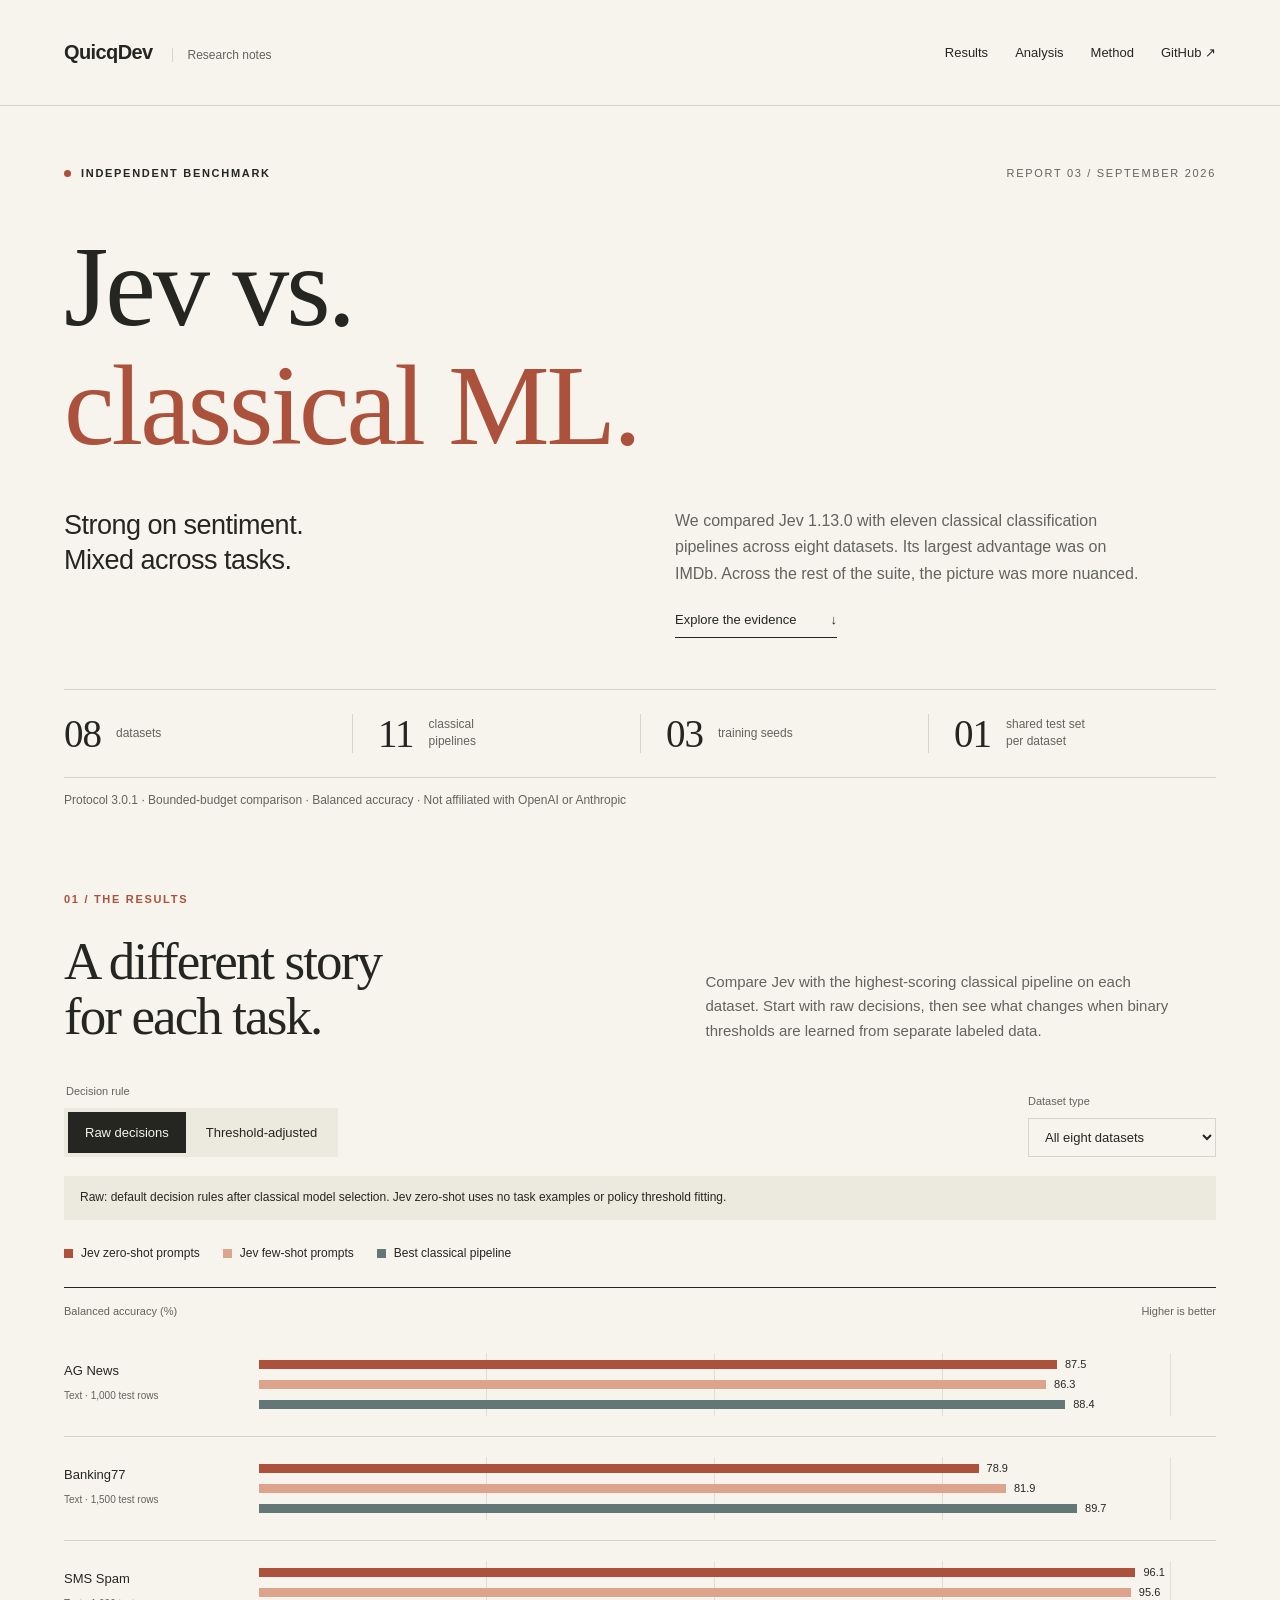
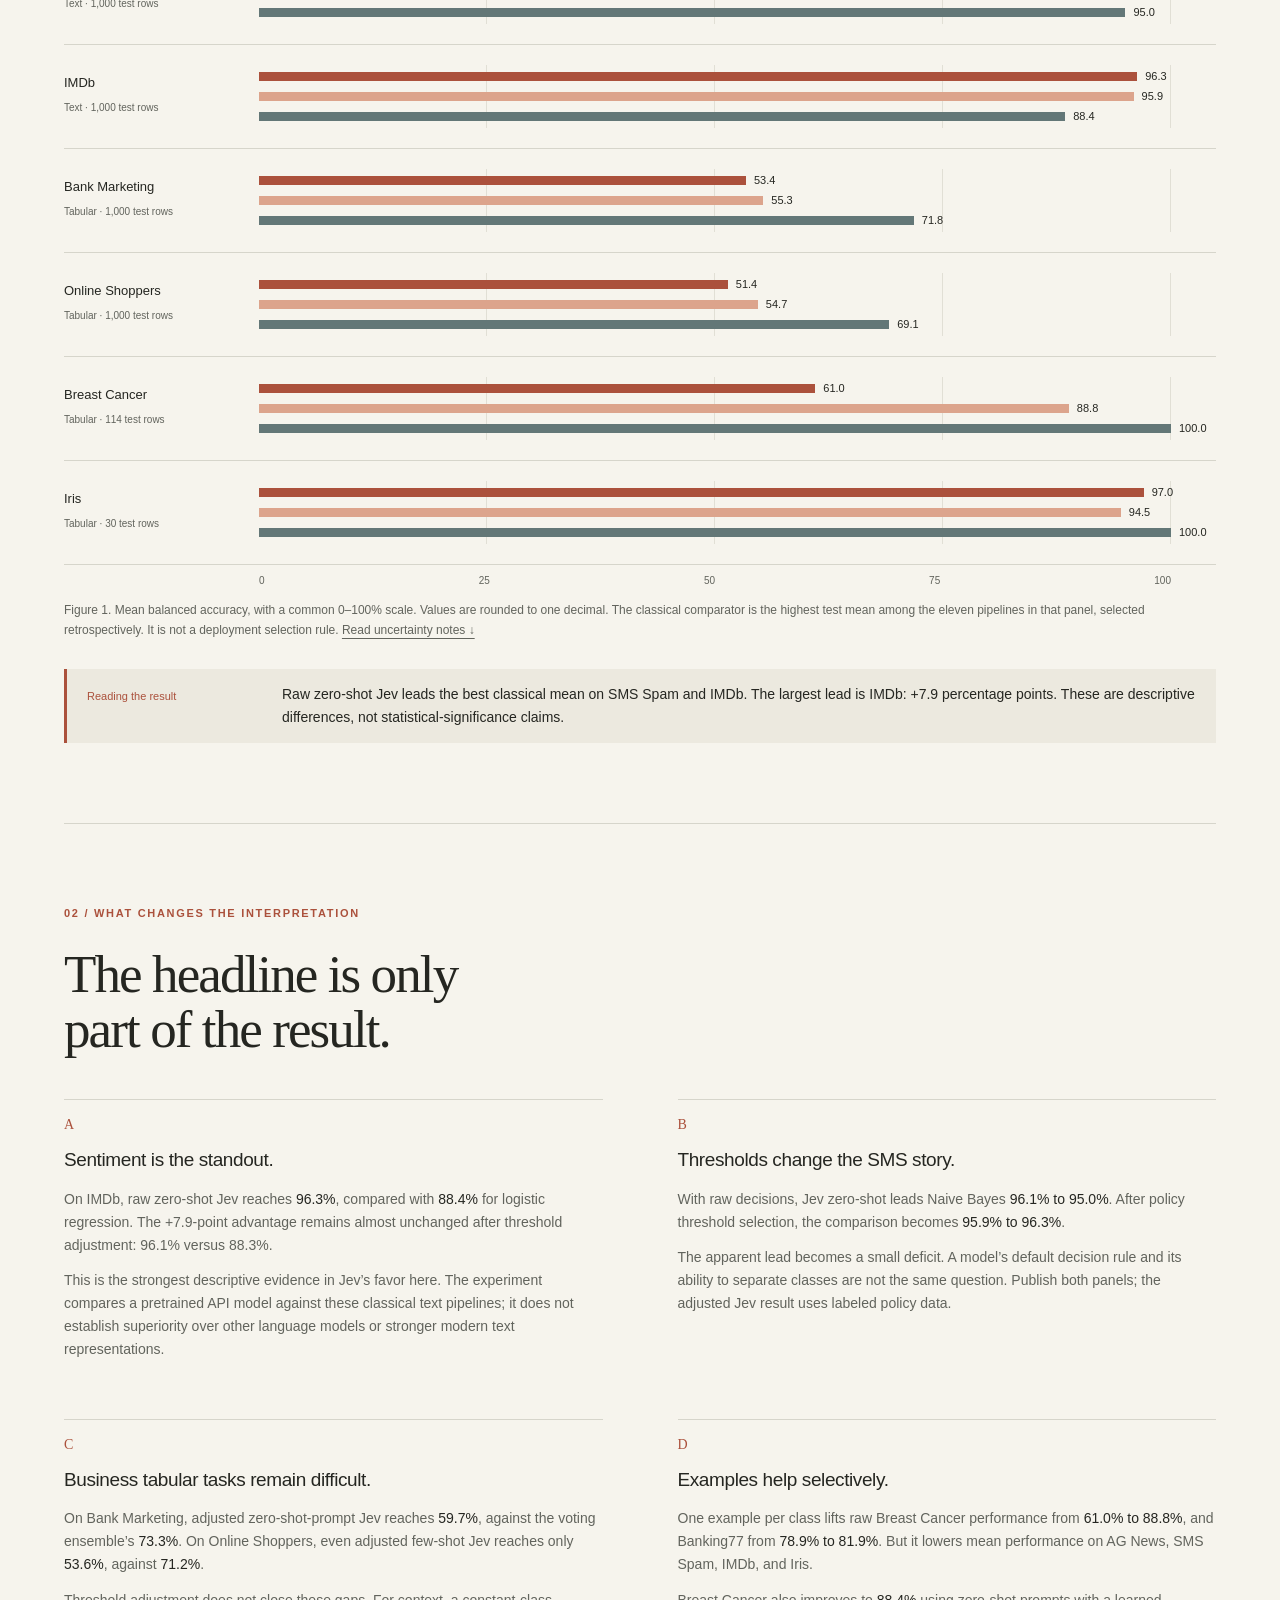
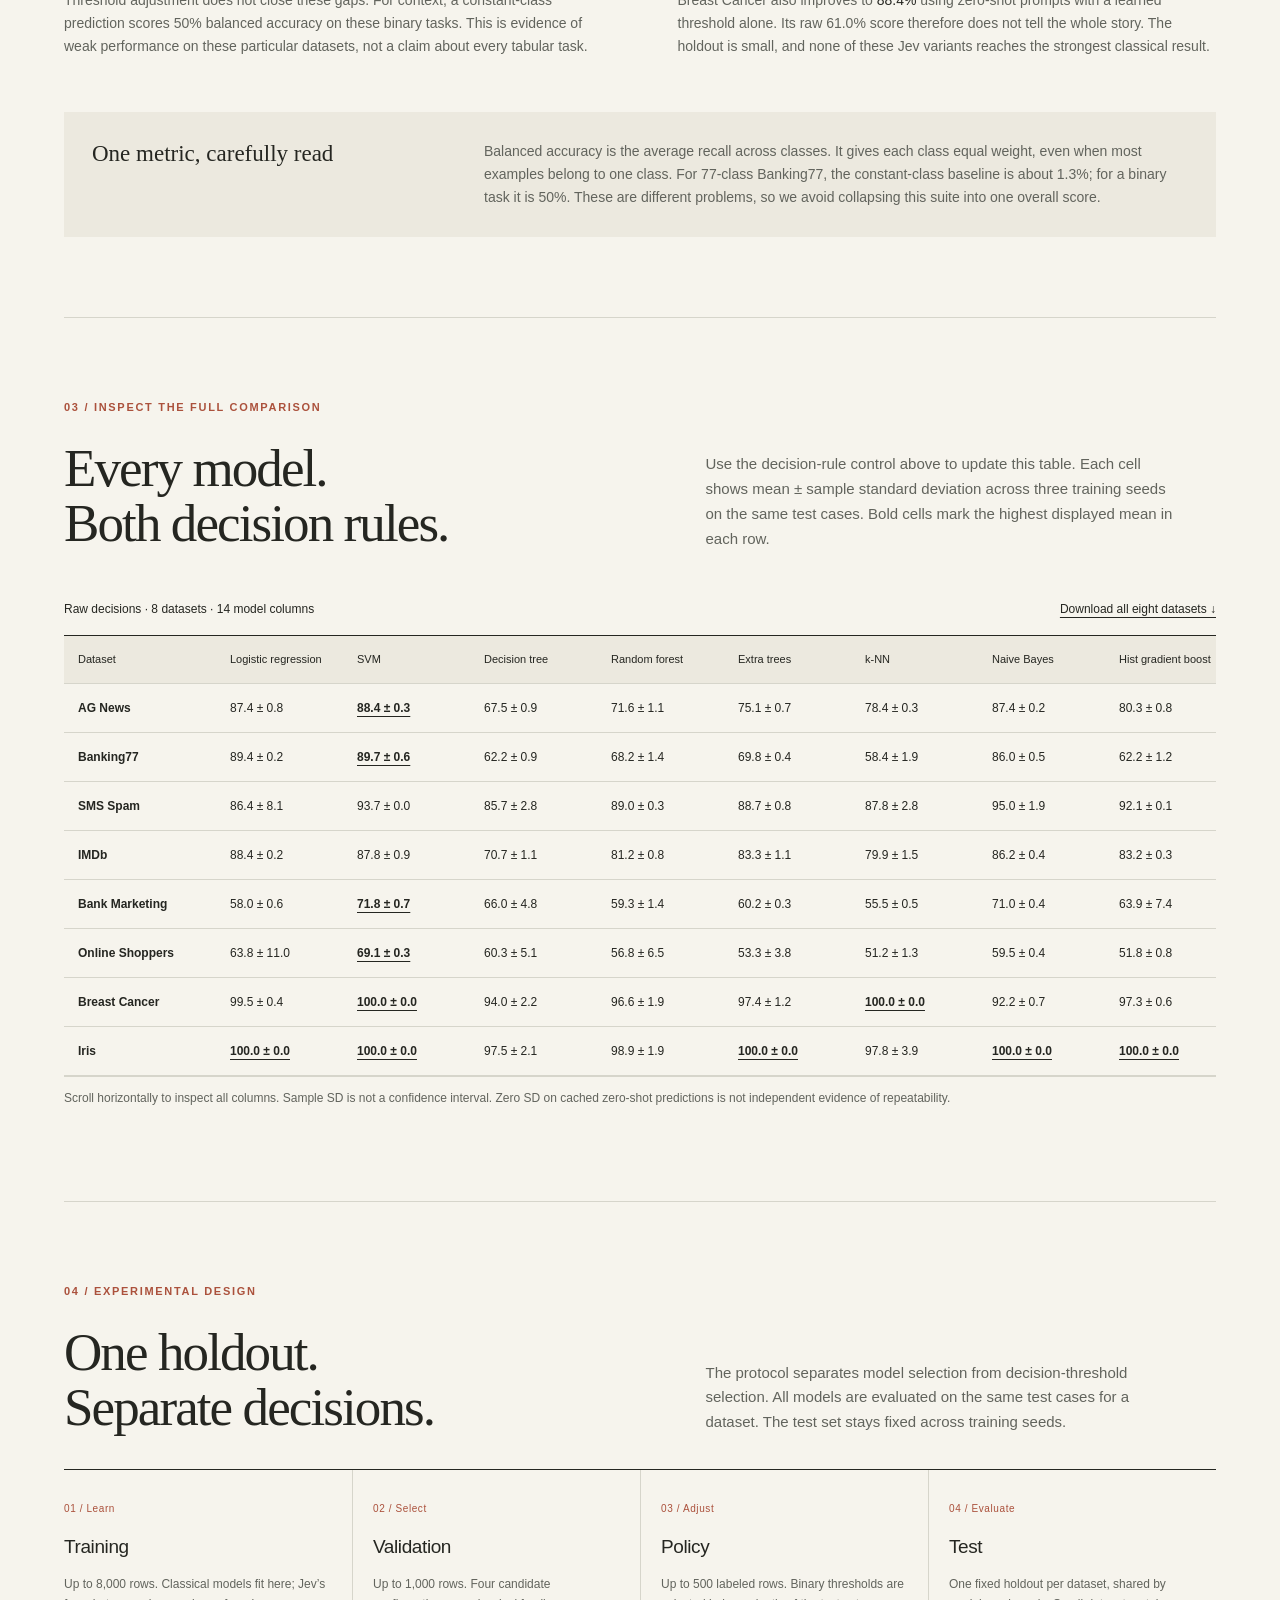
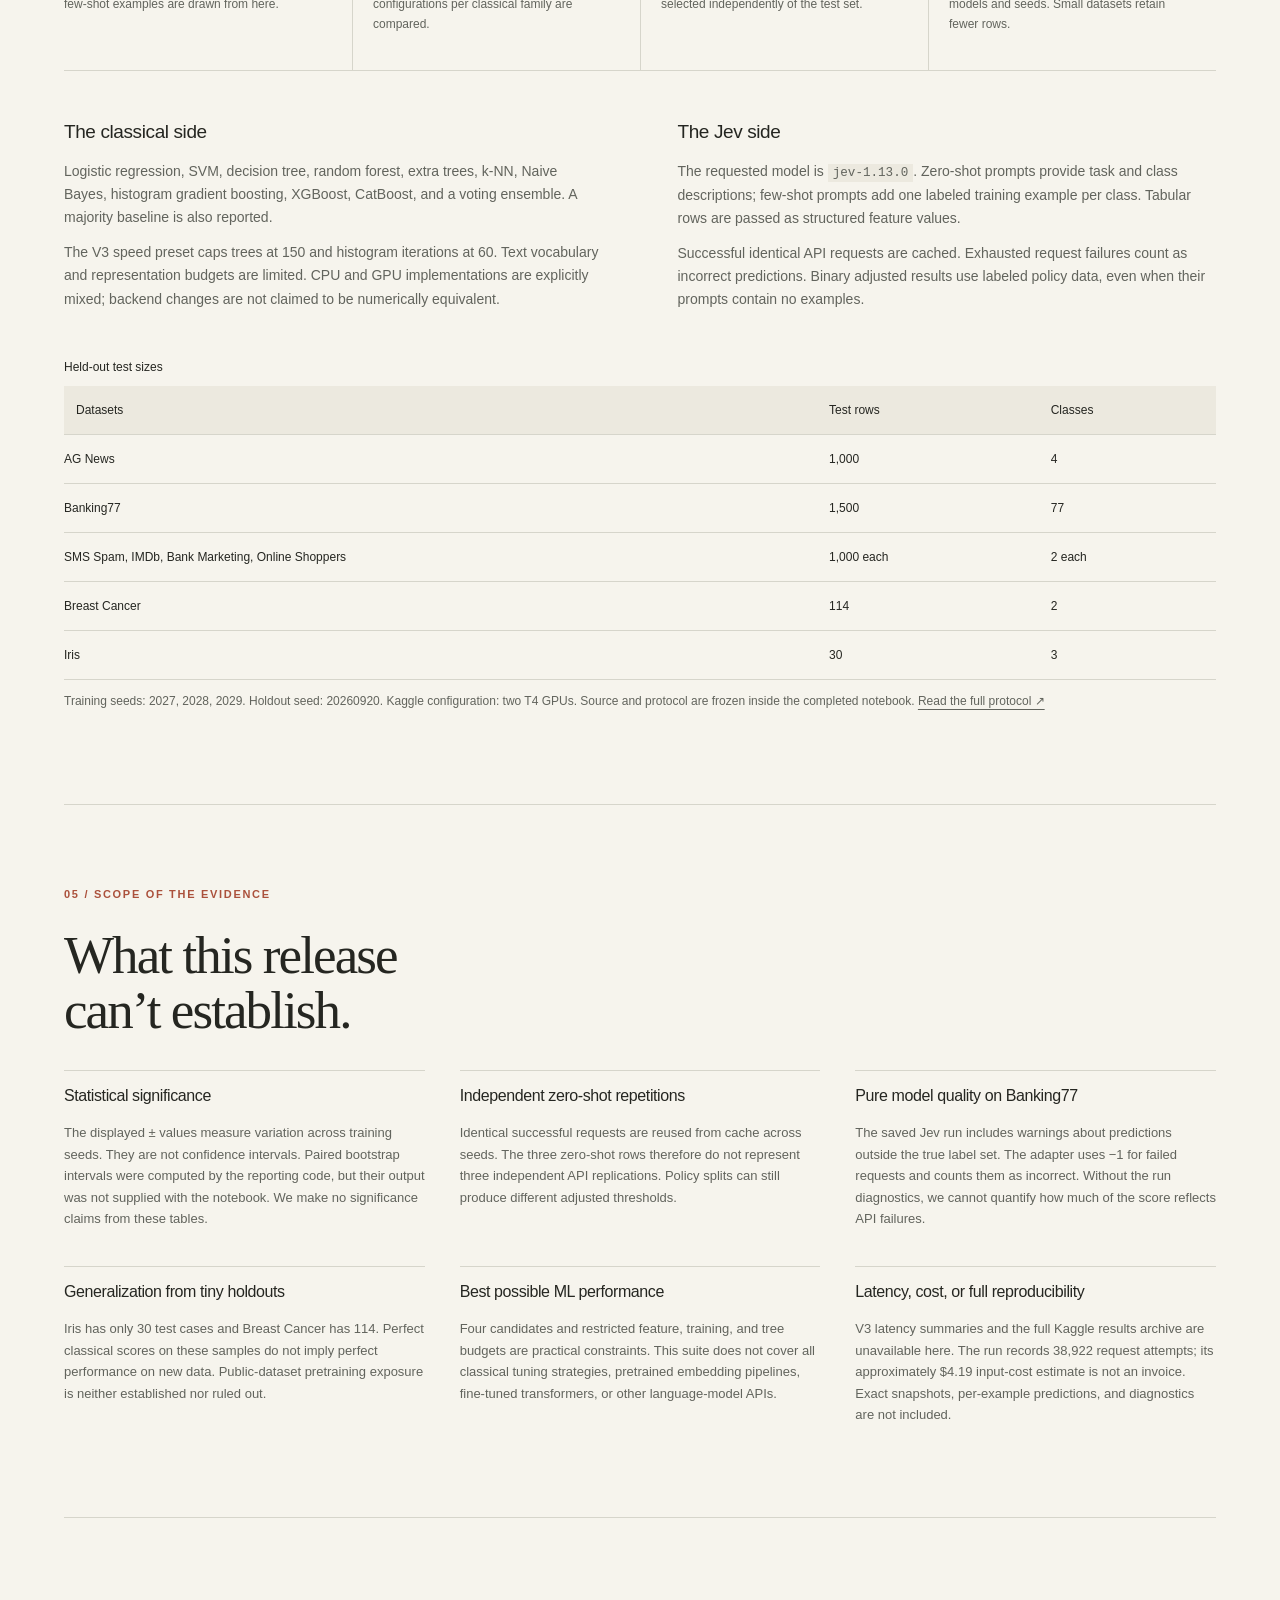
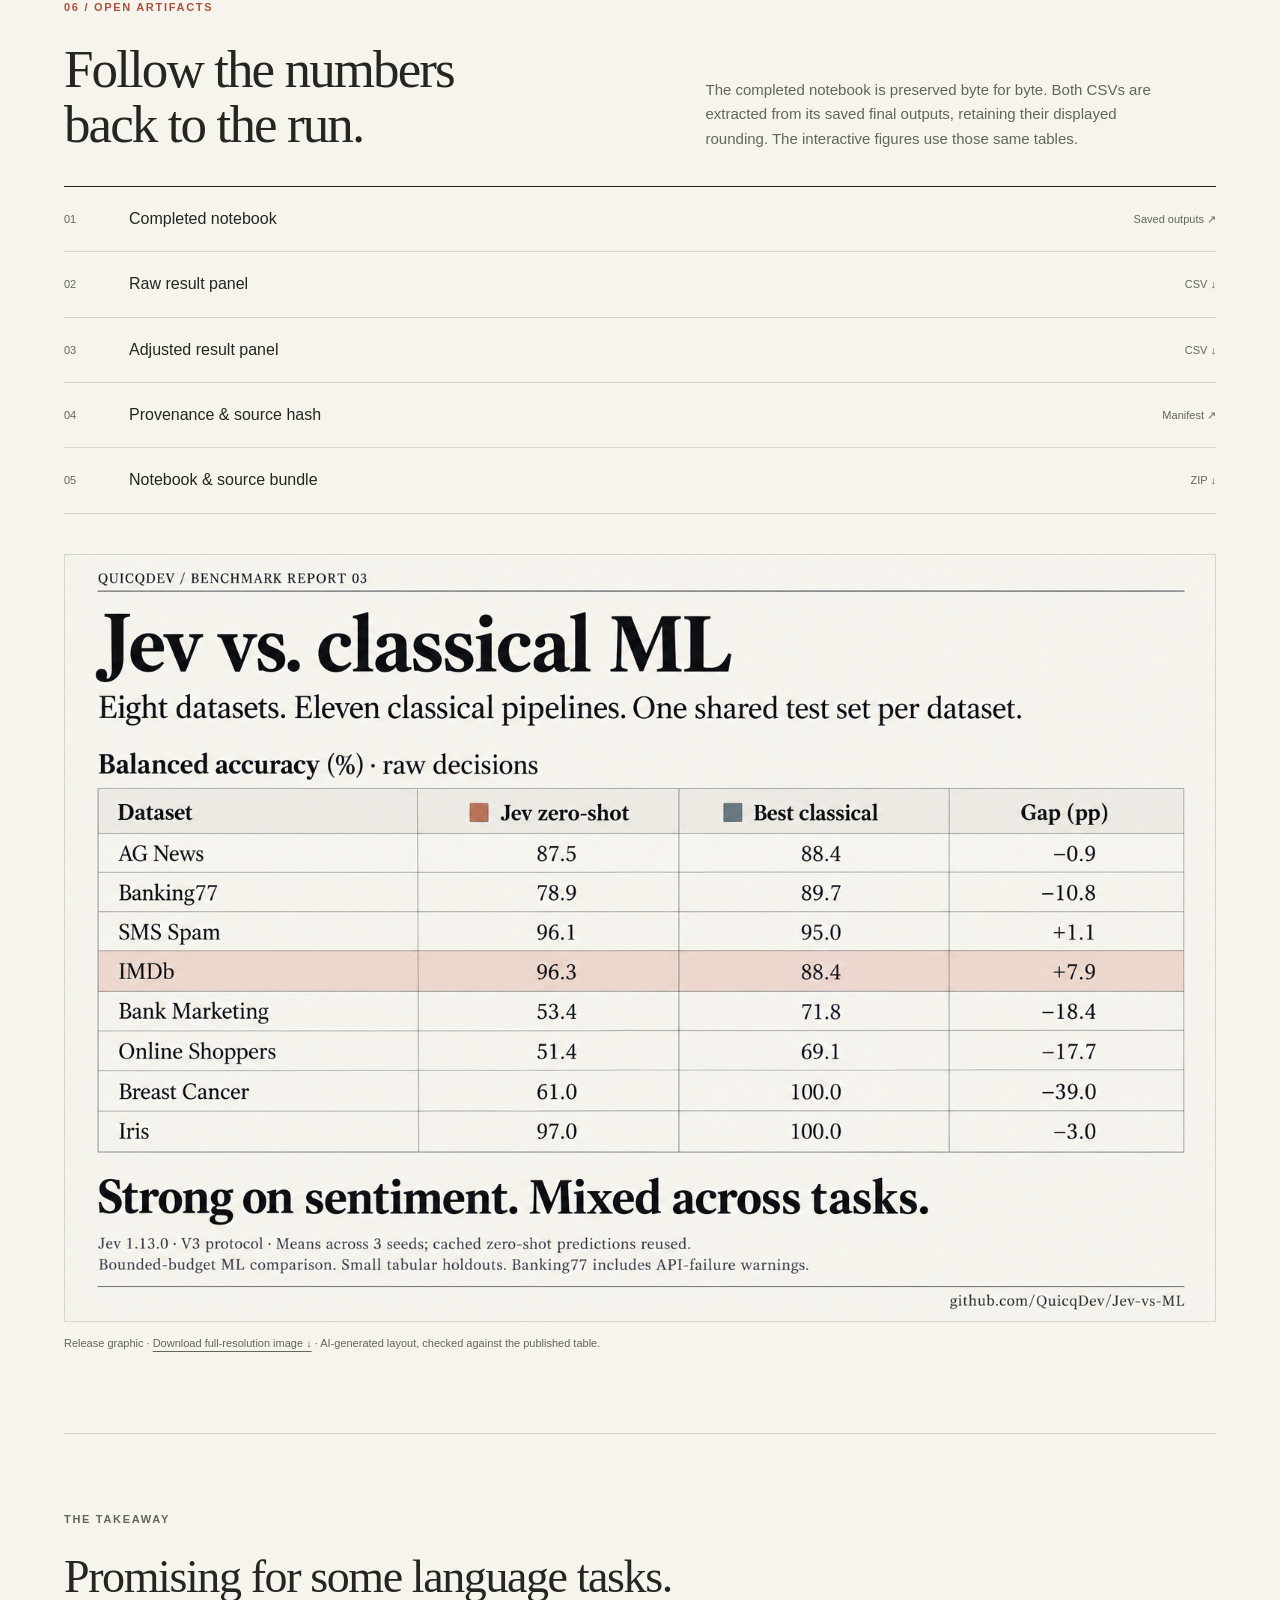
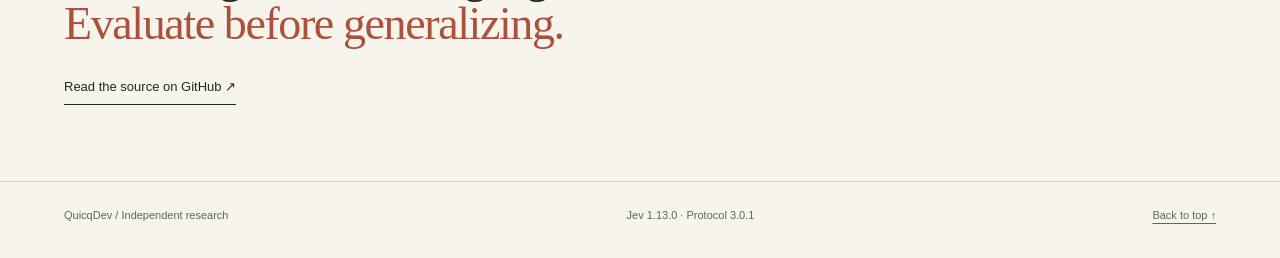
==== docs/index.html @ d221854e "Add benchmark release graphic and interactive GitHub Pages report" ====
<!doctype html>
<html lang="en">
<head>
<meta charset="utf-8"><meta name="viewport" content="width=device-width, initial-scale=1">
<title>Jev vs. classical ML — An eight-dataset benchmark</title>
<meta name="description" content="An independent comparison of Jev 1.13.0 and 11 classical classification pipelines. Explore the completed V3 results, methodology, and limitations.">
<meta property="og:title" content="Jev vs. classical ML"><meta property="og:description" content="Strong on sentiment. Mixed across tasks. An independent eight-dataset benchmark."><meta property="og:type" content="article"><meta property="og:url" content="https://quicqdev.github.io/Jev-vs-ML/"><meta property="og:image" content="https://quicqdev.github.io/Jev-vs-ML/assets/benchmark-release.png"><meta name="twitter:card" content="summary_large_image">
<meta name="theme-color" content="#f6f4ed"><link rel="canonical" href="https://quicqdev.github.io/Jev-vs-ML/">
<link rel="icon" href="assets/favicon.svg" type="image/svg+xml"><link rel="stylesheet" href="assets/report.css">
<script defer src="assets/data.js"></script><script defer src="assets/report.js"></script>
</head>
<body>
<a class="skip" href="#results">Skip to results</a>
<header class="masthead"><a class="wordmark" href="#">QuicqDev <span>Research notes</span></a><nav aria-label="Main"><a href="#results">Results</a><a href="#analysis">Analysis</a><a href="#method">Method</a><a href="https://github.com/QuicqDev/Jev-vs-ML">GitHub ↗</a></nav></header>
<main>
<section class="hero" aria-labelledby="title"><div class="eyebrow"><span class="dot"></span> Independent benchmark <span class="issue">Report 03 / September 2026</span></div>
<h1 id="title">Jev vs.<br><em>classical ML.</em></h1>
<div class="hero-bottom"><p class="dek">Strong on sentiment.<br>Mixed across tasks.</p><div class="intro"><p>We compared Jev 1.13.0 with eleven classical classification pipelines across eight datasets. Its largest advantage was on IMDb. Across the rest of the suite, the picture was more nuanced.</p><a class="text-link" href="#results">Explore the evidence <span>↓</span></a></div></div>
<div class="facts"><div><strong>08</strong><span>datasets</span></div><div><strong>11</strong><span>classical pipelines</span></div><div><strong>03</strong><span>training seeds</span></div><div><strong>01</strong><span>shared test set per dataset</span></div></div>
<p class="margin-note">Protocol 3.0.1 · Bounded-budget comparison · Balanced accuracy · Not affiliated with OpenAI or Anthropic</p></section>
<section id="results" class="section"><div class="section-label">01 / The results</div><div class="section-heading"><h2>A different story<br>for each task.</h2><p>Compare Jev with the highest-scoring classical pipeline on each dataset. Start with raw decisions, then see what changes when binary thresholds are learned from separate labeled data.</p></div>
<div class="controls"><fieldset><legend>Decision rule</legend><div class="segmented"><label><input type="radio" name="panel" value="raw" checked><span>Raw decisions</span></label><label><input type="radio" name="panel" value="adjusted"><span>Threshold-adjusted</span></label></div></fieldset><label class="filter">Dataset type<select id="dataset-filter"><option value="all">All eight datasets</option><option value="text">Text classification</option><option value="tabular">Tabular classification</option></select></label></div>
<p id="panel-note" class="context" aria-live="polite">Raw: default decision rules after classical model selection. Jev zero-shot uses no task examples or policy threshold fitting.</p>
<div class="legend"><span><i class="zero"></i>Jev zero-shot prompts</span><span><i class="few"></i>Jev few-shot prompts</span><span><i class="classic"></i>Best classical pipeline</span></div>
<div class="chart-shell"><div class="chart-head"><span>Balanced accuracy (%)</span><span>Higher is better</span></div><div id="comparison-chart"><div class="chart-row"><div class="chart-label"><strong>AG News</strong><small>Text · 1,000 test rows</small></div><div class="bars"><div class="bar-line" style="--value:87.5%" aria-label="Jev zero-shot prompts: 87.5%"><span class="bar zero"></span><span class="value">87.5</span></div><div class="bar-line" style="--value:86.3%" aria-label="Jev few-shot prompts: 86.3%"><span class="bar few"></span><span class="value">86.3</span></div><div class="bar-line" style="--value:88.4%" aria-label="Best classical pipeline: 88.4%"><span class="bar classic"></span><span class="value">88.4</span></div></div></div><div class="chart-row"><div class="chart-label"><strong>Banking77</strong><small>Text · 1,500 test rows</small></div><div class="bars"><div class="bar-line" style="--value:78.9%" aria-label="Jev zero-shot prompts: 78.9%"><span class="bar zero"></span><span class="value">78.9</span></div><div class="bar-line" style="--value:81.9%" aria-label="Jev few-shot prompts: 81.9%"><span class="bar few"></span><span class="value">81.9</span></div><div class="bar-line" style="--value:89.7%" aria-label="Best classical pipeline: 89.7%"><span class="bar classic"></span><span class="value">89.7</span></div></div></div><div class="chart-row"><div class="chart-label"><strong>SMS Spam</strong><small>Text · 1,000 test rows</small></div><div class="bars"><div class="bar-line" style="--value:96.1%" aria-label="Jev zero-shot prompts: 96.1%"><span class="bar zero"></span><span class="value">96.1</span></div><div class="bar-line" style="--value:95.6%" aria-label="Jev few-shot prompts: 95.6%"><span class="bar few"></span><span class="value">95.6</span></div><div class="bar-line" style="--value:95.0%" aria-label="Best classical pipeline: 95.0%"><span class="bar classic"></span><span class="value">95.0</span></div></div></div><div class="chart-row"><div class="chart-label"><strong>IMDb</strong><small>Text · 1,000 test rows</small></div><div class="bars"><div class="bar-line" style="--value:96.3%" aria-label="Jev zero-shot prompts: 96.3%"><span class="bar zero"></span><span class="value">96.3</span></div><div class="bar-line" style="--value:95.9%" aria-label="Jev few-shot prompts: 95.9%"><span class="bar few"></span><span class="value">95.9</span></div><div class="bar-line" style="--value:88.4%" aria-label="Best classical pipeline: 88.4%"><span class="bar classic"></span><span class="value">88.4</span></div></div></div><div class="chart-row"><div class="chart-label"><strong>Bank Marketing</strong><small>Tabular · 1,000 test rows</small></div><div class="bars"><div class="bar-line" style="--value:53.4%" aria-label="Jev zero-shot prompts: 53.4%"><span class="bar zero"></span><span class="value">53.4</span></div><div class="bar-line" style="--value:55.3%" aria-label="Jev few-shot prompts: 55.3%"><span class="bar few"></span><span class="value">55.3</span></div><div class="bar-line" style="--value:71.8%" aria-label="Best classical pipeline: 71.8%"><span class="bar classic"></span><span class="value">71.8</span></div></div></div><div class="chart-row"><div class="chart-label"><strong>Online Shoppers</strong><small>Tabular · 1,000 test rows</small></div><div class="bars"><div class="bar-line" style="--value:51.4%" aria-label="Jev zero-shot prompts: 51.4%"><span class="bar zero"></span><span class="value">51.4</span></div><div class="bar-line" style="--value:54.7%" aria-label="Jev few-shot prompts: 54.7%"><span class="bar few"></span><span class="value">54.7</span></div><div class="bar-line" style="--value:69.1%" aria-label="Best classical pipeline: 69.1%"><span class="bar classic"></span><span class="value">69.1</span></div></div></div><div class="chart-row"><div class="chart-label"><strong>Breast Cancer</strong><small>Tabular · 114 test rows</small></div><div class="bars"><div class="bar-line" style="--value:61.0%" aria-label="Jev zero-shot prompts: 61.0%"><span class="bar zero"></span><span class="value">61.0</span></div><div class="bar-line" style="--value:88.8%" aria-label="Jev few-shot prompts: 88.8%"><span class="bar few"></span><span class="value">88.8</span></div><div class="bar-line" style="--value:100.0%" aria-label="Best classical pipeline: 100.0%"><span class="bar classic"></span><span class="value">100.0</span></div></div></div><div class="chart-row"><div class="chart-label"><strong>Iris</strong><small>Tabular · 30 test rows</small></div><div class="bars"><div class="bar-line" style="--value:97.0%" aria-label="Jev zero-shot prompts: 97.0%"><span class="bar zero"></span><span class="value">97.0</span></div><div class="bar-line" style="--value:94.5%" aria-label="Jev few-shot prompts: 94.5%"><span class="bar few"></span><span class="value">94.5</span></div><div class="bar-line" style="--value:100.0%" aria-label="Best classical pipeline: 100.0%"><span class="bar classic"></span><span class="value">100.0</span></div></div></div><div class="axis" aria-hidden="true"><span>0</span><span>25</span><span>50</span><span>75</span><span>100</span></div></div></div>
<p class="figure-note">Figure 1. Mean balanced accuracy, with a common 0–100% scale. Values are rounded to one decimal. The classical comparator is the highest test mean among the eleven pipelines in that panel, selected retrospectively. It is not a deployment selection rule. <a href="#limits">Read uncertainty notes ↓</a></p>
<div class="takeaway"><span>Reading the result</span><p id="result-takeaway" aria-live="polite">Raw zero-shot Jev leads the best classical mean on IMDb and SMS Spam. The largest lead is IMDb: +7.9 percentage points. These are descriptive differences, not statistical-significance claims.</p></div>
<noscript><p class="context">The raw chart and complete raw table are available without JavaScript. Enable JavaScript to switch panels, or download the adjusted CSV below.</p></noscript>
</section>
<section id="analysis" class="section"><div class="section-label">02 / What changes the interpretation</div><h2>The headline is only<br>part of the result.</h2>
<div class="analysis-grid"><article><div class="article-number">A</div><h3>Sentiment is the standout.</h3><p>On IMDb, raw zero-shot Jev reaches <strong>96.3%</strong>, compared with <strong>88.4%</strong> for logistic regression. The +7.9-point advantage remains almost unchanged after threshold adjustment: 96.1% versus 88.3%.</p><p>This is the strongest descriptive evidence in Jev’s favor here. The experiment compares a pretrained API model against these classical text pipelines; it does not establish superiority over other language models or stronger modern text representations.</p></article>
<article><div class="article-number">B</div><h3>Thresholds change the SMS story.</h3><p>With raw decisions, Jev zero-shot leads Naive Bayes <strong>96.1% to 95.0%</strong>. After policy threshold selection, the comparison becomes <strong>95.9% to 96.3%</strong>.</p><p>The apparent lead becomes a small deficit. A model’s default decision rule and its ability to separate classes are not the same question. Publish both panels; the adjusted Jev result uses labeled policy data.</p></article>
<article><div class="article-number">C</div><h3>Business tabular tasks remain difficult.</h3><p>On Bank Marketing, adjusted zero-shot-prompt Jev reaches <strong>59.7%</strong>, against the voting ensemble’s <strong>73.3%</strong>. On Online Shoppers, even adjusted few-shot Jev reaches only <strong>53.6%</strong>, against <strong>71.2%</strong>.</p><p>Threshold adjustment does not close these gaps. For context, a constant-class prediction scores 50% balanced accuracy on these binary tasks. This is evidence of weak performance on these particular datasets, not a claim about every tabular task.</p></article>
<article><div class="article-number">D</div><h3>Examples help selectively.</h3><p>One example per class lifts raw Breast Cancer performance from <strong>61.0% to 88.8%</strong>, and Banking77 from <strong>78.9% to 81.9%</strong>. But it lowers mean performance on AG News, SMS Spam, IMDb, and Iris.</p><p>Breast Cancer also improves to <strong>88.4%</strong> using zero-shot prompts with a learned threshold alone. Its raw 61.0% score therefore does not tell the whole story. The holdout is small, and none of these Jev variants reaches the strongest classical result.</p></article></div>
<div class="editorial-note"><span>One metric, carefully read</span><p>Balanced accuracy is the average recall across classes. It gives each class equal weight, even when most examples belong to one class. For 77-class Banking77, the constant-class baseline is about 1.3%; for a binary task it is 50%. These are different problems, so we avoid collapsing this suite into one overall score.</p></div>
</section>
<section id="full-results" class="section"><div class="section-label">03 / Inspect the full comparison</div><div class="section-heading"><h2>Every model.<br>Both decision rules.</h2><p>Use the decision-rule control above to update this table. Each cell shows mean ± sample standard deviation across three training seeds on the same test cases. Bold cells mark the highest displayed mean in each row.</p></div>
<div class="table-toolbar"><span id="table-panel">Raw decisions · 14 model columns</span><a id="csv-download" href="data/raw_balanced_accuracy.csv" download>Download this panel ↓</a></div>
<div class="table-scroll" role="region" aria-label="Full benchmark scores; scroll horizontally" tabindex="0"><table id="full-table"><caption class="sr-only">Raw balanced accuracy: mean ± sample standard deviation, three seeds.</caption><thead><tr><th scope="col">Dataset</th><th scope="col">Logistic regression</th><th scope="col">SVM</th><th scope="col">Decision tree</th><th scope="col">Random forest</th><th scope="col">Extra trees</th><th scope="col">k-NN</th><th scope="col">Naive Bayes</th><th scope="col">Hist gradient boost</th><th scope="col">XGBoost</th><th scope="col">CatBoost</th><th scope="col">Voting ensemble</th><th scope="col">Majority baseline</th><th scope="col">Jev zero-shot</th><th scope="col">Jev few-shot</th></tr></thead><tbody><tr><th scope="row">AG News</th><td class="">87.4 ± 0.8</td><td class="best">88.4 ± 0.3</td><td class="">67.5 ± 0.9</td><td class="">71.6 ± 1.1</td><td class="">75.1 ± 0.7</td><td class="">78.4 ± 0.3</td><td class="">87.4 ± 0.2</td><td class="">80.3 ± 0.8</td><td class="">82.6 ± 0.2</td><td class="">82.0 ± 1.0</td><td class="">87.0 ± 1.0</td><td class="">25.0 ± 0.0</td><td class="jev-cell ">87.5 ± 0.0</td><td class="jev-cell ">86.3 ± 0.6</td></tr><tr><th scope="row">Banking77</th><td class="">89.4 ± 0.2</td><td class="best">89.7 ± 0.6</td><td class="">62.2 ± 0.9</td><td class="">68.2 ± 1.4</td><td class="">69.8 ± 0.4</td><td class="">58.4 ± 1.9</td><td class="">86.0 ± 0.5</td><td class="">62.2 ± 1.2</td><td class="">71.9 ± 0.4</td><td class="">68.1 ± 0.7</td><td class="">86.2 ± 0.4</td><td class="">1.3 ± 0.0</td><td class="jev-cell ">78.9 ± 0.0</td><td class="jev-cell ">81.9 ± 1.7</td></tr><tr><th scope="row">SMS Spam</th><td class="">86.4 ± 8.1</td><td class="">93.7 ± 0.0</td><td class="">85.7 ± 2.8</td><td class="">89.0 ± 0.3</td><td class="">88.7 ± 0.8</td><td class="">87.8 ± 2.8</td><td class="">95.0 ± 1.9</td><td class="">92.1 ± 0.1</td><td class="">88.3 ± 2.8</td><td class="">90.7 ± 1.6</td><td class="">89.0 ± 0.8</td><td class="">50.0 ± 0.0</td><td class="jev-cell best">96.1 ± 0.0</td><td class="jev-cell ">95.6 ± 0.9</td></tr><tr><th scope="row">IMDb</th><td class="">88.4 ± 0.2</td><td class="">87.8 ± 0.9</td><td class="">70.7 ± 1.1</td><td class="">81.2 ± 0.8</td><td class="">83.3 ± 1.1</td><td class="">79.9 ± 1.5</td><td class="">86.2 ± 0.4</td><td class="">83.2 ± 0.3</td><td class="">83.6 ± 0.2</td><td class="">84.0 ± 0.2</td><td class="">87.3 ± 0.2</td><td class="">50.0 ± 0.0</td><td class="jev-cell best">96.3 ± 0.0</td><td class="jev-cell ">95.9 ± 0.5</td></tr><tr><th scope="row">Bank Marketing</th><td class="">58.0 ± 0.6</td><td class="best">71.8 ± 0.7</td><td class="">66.0 ± 4.8</td><td class="">59.3 ± 1.4</td><td class="">60.2 ± 0.3</td><td class="">55.5 ± 0.5</td><td class="">71.0 ± 0.4</td><td class="">63.9 ± 7.4</td><td class="">64.1 ± 7.0</td><td class="">62.3 ± 7.8</td><td class="">61.4 ± 5.5</td><td class="">50.0 ± 0.0</td><td class="jev-cell ">53.4 ± 0.0</td><td class="jev-cell ">55.3 ± 3.1</td></tr><tr><th scope="row">Online Shoppers</th><td class="">63.8 ± 11.0</td><td class="best">69.1 ± 0.3</td><td class="">60.3 ± 5.1</td><td class="">56.8 ± 6.5</td><td class="">53.3 ± 3.8</td><td class="">51.2 ± 1.3</td><td class="">59.5 ± 0.4</td><td class="">51.8 ± 0.8</td><td class="">65.1 ± 9.5</td><td class="">63.7 ± 10.0</td><td class="">63.5 ± 10.0</td><td class="">50.0 ± 0.0</td><td class="jev-cell ">51.4 ± 0.0</td><td class="jev-cell ">54.7 ± 9.5</td></tr><tr><th scope="row">Breast Cancer</th><td class="">99.5 ± 0.4</td><td class="best">100.0 ± 0.0</td><td class="">94.0 ± 2.2</td><td class="">96.6 ± 1.9</td><td class="">97.4 ± 1.2</td><td class="best">100.0 ± 0.0</td><td class="">92.2 ± 0.7</td><td class="">97.3 ± 0.6</td><td class="">97.7 ± 0.4</td><td class="">98.0 ± 0.6</td><td class="">99.1 ± 0.4</td><td class="">50.0 ± 0.0</td><td class="jev-cell ">61.0 ± 0.0</td><td class="jev-cell ">88.8 ± 5.5</td></tr><tr><th scope="row">Iris</th><td class="best">100.0 ± 0.0</td><td class="best">100.0 ± 0.0</td><td class="">97.5 ± 2.1</td><td class="">98.9 ± 1.9</td><td class="best">100.0 ± 0.0</td><td class="">97.8 ± 3.9</td><td class="best">100.0 ± 0.0</td><td class="best">100.0 ± 0.0</td><td class="">95.7 ± 2.1</td><td class="">97.5 ± 2.1</td><td class="best">100.0 ± 0.0</td><td class="">33.3 ± 0.0</td><td class="jev-cell ">97.0 ± 0.0</td><td class="jev-cell ">94.5 ± 4.8</td></tr></tbody></table></div><p class="figure-note">Scroll horizontally to inspect all columns. Sample SD is not a confidence interval. Zero SD on cached zero-shot predictions is not independent evidence of repeatability.</p>
</section>
<section id="method" class="section"><div class="section-label">04 / Experimental design</div><div class="section-heading"><h2>One holdout.<br>Separate decisions.</h2><p>The protocol separates model selection from decision-threshold selection. All models are evaluated on the same test cases for a dataset. The test set stays fixed across training seeds.</p></div>
<div class="method-flow"><div><span>01 / Learn</span><h3>Training</h3><p>Up to 8,000 rows. Classical models fit here; Jev’s few-shot examples are drawn from here.</p></div><div><span>02 / Select</span><h3>Validation</h3><p>Up to 1,000 rows. Four candidate configurations per classical family are compared.</p></div><div><span>03 / Adjust</span><h3>Policy</h3><p>Up to 500 labeled rows. Binary thresholds are selected independently of the test set.</p></div><div><span>04 / Evaluate</span><h3>Test</h3><p>One fixed holdout per dataset, shared by models and seeds. Small datasets retain fewer rows.</p></div></div>
<div class="method-details"><div><h3>The classical side</h3><p>Logistic regression, SVM, decision tree, random forest, extra trees, k-NN, Naive Bayes, histogram gradient boosting, XGBoost, CatBoost, and a voting ensemble. A majority baseline is also reported.</p><p>The V3 speed preset caps trees at 150 and histogram iterations at 60. Text vocabulary and representation budgets are limited. CPU and GPU implementations are explicitly mixed; backend changes are not claimed to be numerically equivalent.</p></div><div><h3>The Jev side</h3><p>The requested model is <code>jev-1.13.0</code>. Zero-shot prompts provide task and class descriptions; few-shot prompts add one labeled training example per class. Tabular rows are passed as structured feature values.</p><p>Successful identical API requests are cached. Exhausted request failures count as incorrect predictions. Binary adjusted results use labeled policy data, even when their prompts contain no examples.</p></div></div>
<div class="small-table"><table><caption>Held-out test sizes</caption><thead><tr><th scope="col">Datasets</th><th scope="col">Test rows</th><th scope="col">Classes</th></tr></thead><tbody><tr><th scope="row">AG News</th><td>1,000</td><td>4</td></tr><tr><th scope="row">Banking77</th><td>1,500</td><td>77</td></tr><tr><th scope="row">SMS Spam, IMDb, Bank Marketing, Online Shoppers</th><td>1,000 each</td><td>2 each</td></tr><tr><th scope="row">Breast Cancer</th><td>114</td><td>2</td></tr><tr><th scope="row">Iris</th><td>30</td><td>3</td></tr></tbody></table></div>
<p class="figure-note">Training seeds: 2027, 2028, 2029. Holdout seed: 20260920. Kaggle configuration: two T4 GPUs. Source and protocol are frozen inside the completed notebook. <a href="https://github.com/QuicqDev/Jev-vs-ML/blob/main/BENCHMARK_V3.md">Read the full protocol ↗</a></p>
</section>
<section id="limits" class="section limitations"><div class="section-label">05 / Scope of the evidence</div><h2>What this release<br>can’t establish.</h2><div class="limits-grid"><article><h3>Statistical significance</h3><p>The displayed ± values measure variation across training seeds. They are not confidence intervals. Paired bootstrap intervals were computed by the reporting code, but their output was not supplied with the notebook. We make no significance claims from these tables.</p></article><article><h3>Independent zero-shot repetitions</h3><p>Identical successful requests are reused from cache across seeds. The three zero-shot rows therefore do not represent three independent API replications. Policy splits can still produce different adjusted thresholds.</p></article><article><h3>Pure model quality on Banking77</h3><p>The saved Jev run includes warnings about predictions outside the true label set. The adapter uses −1 for failed requests and counts them as incorrect. Without the run diagnostics, we cannot quantify how much of the score reflects API failures.</p></article><article><h3>Generalization from tiny holdouts</h3><p>Iris has only 30 test cases and Breast Cancer has 114. Perfect classical scores on these samples do not imply perfect performance on new data. Public-dataset pretraining exposure is neither established nor ruled out.</p></article><article><h3>Best possible ML performance</h3><p>Four candidates and restricted feature, training, and tree budgets are practical constraints. This suite does not cover all classical tuning strategies, pretrained embedding pipelines, fine-tuned transformers, or other language-model APIs.</p></article><article><h3>Latency, cost, or full reproducibility</h3><p>V3 latency summaries and the full Kaggle results archive are unavailable here. The run records 38,922 request attempts; its approximately $4.19 input-cost estimate is not an invoice. Exact snapshots, per-example predictions, and diagnostics are not included.</p></article></div></section>
<section id="artifacts" class="section"><div class="section-label">06 / Open artifacts</div><div class="section-heading"><h2>Follow the numbers<br>back to the run.</h2><p>The completed notebook is preserved byte for byte. Both CSVs are extracted from its saved final outputs, retaining their displayed rounding. The interactive figures use those same tables.</p></div>
<div class="artifact-links"><a href="https://github.com/QuicqDev/Jev-vs-ML/blob/main/jev_benchmark_v3.ipynb"><span>01</span><strong>Completed notebook</strong><span>Saved outputs ↗</span></a><a href="data/raw_balanced_accuracy.csv" download><span>02</span><strong>Raw result panel</strong><span>CSV ↓</span></a><a href="data/adjusted_balanced_accuracy.csv" download><span>03</span><strong>Adjusted result panel</strong><span>CSV ↓</span></a><a href="https://github.com/QuicqDev/Jev-vs-ML/blob/main/published_results/manifest.json"><span>04</span><strong>Provenance & source hash</strong><span>Manifest ↗</span></a><a href="https://github.com/QuicqDev/Jev-vs-ML/raw/refs/heads/main/jev_benchmark_v3_bundle.zip"><span>05</span><strong>Notebook & source bundle</strong><span>ZIP ↓</span></a></div>
<figure class="release-figure"><a href="assets/benchmark-release.png" download><img src="assets/benchmark-release.png" alt="Raw balanced accuracy benchmark graphic for all eight datasets. Jev zero-shot leads on IMDb and SMS Spam; classical pipelines lead on the other six. Exact scores are available in the tables above." loading="lazy" width="1536" height="1024"></a><figcaption>Release graphic · <a href="assets/benchmark-release.png" download>Download full-resolution image ↓</a> · AI-generated layout, checked against the published table.</figcaption></figure>
</section>
<section class="closing"><span class="eyebrow">The takeaway</span><p>Promising for some language tasks.<br><em>Evaluate before generalizing.</em></p><a class="text-link" href="https://github.com/QuicqDev/Jev-vs-ML">Read the source on GitHub ↗</a></section>
</main><footer><span>QuicqDev / Independent research</span><span>Jev 1.13.0 · Protocol 3.0.1</span><a href="#">Back to top ↑</a></footer>
</body></html>
---- docs/assets/report.css ----
:root{--paper:#f6f4ed;--ink:#252621;--muted:#62645d;--line:#d6d5cb;--accent:#ab513c;--few:#dca48c;--slate:#637777;--wash:#ece9df}*{box-sizing:border-box}html{scroll-behavior:smooth;scroll-padding-top:28px}body{margin:0;background:var(--paper);color:var(--ink);font:16px/1.65 Arial,Helvetica,sans-serif;-webkit-font-smoothing:antialiased}a{color:inherit;text-decoration-thickness:1px;text-underline-offset:4px}a:hover{color:var(--accent)}button,input,select{font:inherit}a:focus-visible,input:focus-visible+span,select:focus-visible,[tabindex]:focus-visible{outline:2px solid var(--accent);outline-offset:5px}.skip{position:absolute;top:-90px;left:20px;background:var(--ink);color:white;padding:12px;z-index:10}.skip:focus{top:12px}.masthead,main,footer{max-width:1280px;margin:auto;padding-left:64px;padding-right:64px}.masthead{height:106px;display:flex;align-items:center;justify-content:space-between;border-bottom:1px solid var(--line)}.wordmark{text-decoration:none;font-size:20px;letter-spacing:-.6px;font-weight:700}.wordmark span{font-size:12px;font-weight:400;letter-spacing:0;border-left:1px solid var(--line);padding-left:15px;margin-left:14px;color:var(--muted)}nav{display:flex;gap:27px;font-size:13px}nav a{text-decoration:none}.hero{padding:58px 0 0}.eyebrow,.section-label{font-size:11px;font-weight:600;letter-spacing:1.7px;text-transform:uppercase}.eyebrow{display:flex;align-items:center;gap:10px}.dot{width:7px;height:7px;border-radius:50%;background:var(--accent)}.issue{margin-left:auto;color:var(--muted);font-weight:400}h1,h2,.closing p{font-family:Georgia,'Times New Roman',serif;font-weight:400;letter-spacing:-3px;line-height:1.04}h1{font-size:clamp(72px,8.9vw,122px);margin:46px 0 43px}h1 em,.closing em{font-style:normal;color:var(--accent)}.hero-bottom{display:grid;grid-template-columns:1fr 1fr;gap:70px}.dek{font-size:27px;line-height:1.3;letter-spacing:-.5px;margin:0}.intro{max-width:470px;font-size:16px;color:var(--muted)}.intro p{margin:0 0 19px}.text-link{text-decoration:none;border-bottom:1px solid var(--ink);padding-bottom:6px;display:inline-flex;gap:34px;color:var(--ink);font-size:13px}.facts{display:grid;grid-template-columns:repeat(4,1fr);border-top:1px solid var(--line);border-bottom:1px solid var(--line);margin-top:51px;padding:24px 0}.facts div{display:flex;align-items:center;gap:15px;padding:0 25px;border-left:1px solid var(--line)}.facts div:first-child{border:0;padding-left:0}.facts strong{font:39px/1 Georgia,serif;letter-spacing:-1px}.facts span{font-size:12px;line-height:1.4;color:var(--muted);max-width:90px}.margin-note,.figure-note{color:var(--muted);font-size:12px;line-height:1.65}.margin-note{margin:13px 0 0}.section{padding:80px 0;border-bottom:1px solid var(--line)}.section-label{color:var(--accent);margin-bottom:25px}.section-heading{display:grid;grid-template-columns:1.1fr 1fr;gap:80px;align-items:end;margin-bottom:34px}h2{font-size:53px;letter-spacing:-1.9px;margin:0}.section-heading>p{margin:0;font-size:15px;color:var(--muted);max-width:470px}.controls{display:flex;justify-content:space-between;align-items:end;gap:25px;margin-top:38px}fieldset{margin:0;padding:0;border:0}legend,.filter{font-size:11px;color:var(--muted)}legend{margin-bottom:8px}.segmented{display:flex;background:var(--wash);padding:4px;gap:3px}.segmented label{cursor:pointer;position:relative}.segmented input{position:absolute;opacity:0;width:1px;height:1px}.segmented span{display:block;padding:10px 17px;font-size:13px}.segmented input:checked+span{background:var(--ink);color:var(--paper)}.filter{display:flex;flex-direction:column;gap:8px}.filter select{background:transparent;border:1px solid var(--line);padding:10px 34px 10px 12px;border-radius:0;font-size:13px;color:var(--ink)}.context{background:var(--wash);padding:12px 16px;font-size:12px;line-height:1.6;margin:19px 0}.legend{display:flex;flex-wrap:wrap;gap:23px;font-size:12px;margin:24px 0}.legend span{display:flex;align-items:center;gap:8px}.legend i{height:9px;width:9px;display:inline-block}.zero{background:var(--accent)}.few{background:var(--few)}.classic{background:var(--slate)}.chart-shell{border-top:1px solid var(--ink);padding-top:14px}.chart-head{display:flex;justify-content:space-between;font-size:11px;color:var(--muted);margin-bottom:12px}.chart-row{display:grid;grid-template-columns:170px 1fr;gap:25px;border-bottom:1px solid var(--line);padding:20px 0}.chart-label{padding-top:7px}.chart-label strong{font-size:13px;display:block;font-weight:500}.chart-label small{font-size:10px;color:var(--muted)}.bars{padding-right:45px;position:relative;background:repeating-linear-gradient(to right,transparent 0,transparent calc(25% - 1px),#e1dfd5 calc(25% - 1px),#e1dfd5 25%);background-origin:content-box;background-clip:content-box}.bar-line{height:17px;position:relative;margin:3px 0}.bar{position:absolute;left:0;top:4px;height:9px;width:var(--value)}.bar-line .value{position:absolute;left:var(--value);padding-left:8px;font:11px/17px Arial,sans-serif;font-variant-numeric:tabular-nums}.axis{display:flex;justify-content:space-between;margin-left:195px;margin-right:45px;padding-top:8px;font-size:10px;color:var(--muted)}.takeaway{display:grid;grid-template-columns:170px 1fr;gap:25px;margin-top:28px;border-left:3px solid var(--accent);padding:14px 20px;background:var(--wash)}.takeaway>span{font-size:11px;color:var(--accent);padding-top:4px}.takeaway p{font-size:14px;margin:0}.analysis-grid{display:grid;grid-template-columns:1fr 1fr;gap:45px 75px;margin-top:42px}.article-number{font:14px Georgia,serif;color:var(--accent);border-top:1px solid var(--line);padding-top:17px}h3{font-size:19px;line-height:1.3;font-weight:500;letter-spacing:-.4px;margin:15px 0}.analysis-grid p,.method-details p,.limits-grid p{font-size:14px;color:var(--muted);margin:12px 0}.analysis-grid strong{font-weight:500;color:var(--ink)}.editorial-note{display:grid;grid-template-columns:1fr 2fr;gap:40px;background:var(--wash);padding:28px;margin-top:42px}.editorial-note span{font:23px/1.25 Georgia,serif}.editorial-note p{font-size:14px;margin:0;color:var(--muted)}.table-toolbar{display:flex;justify-content:space-between;gap:20px;font-size:12px;padding:15px 0}.table-scroll{overflow:auto;max-height:660px;border-top:1px solid var(--ink);border-bottom:1px solid var(--line)}table{width:100%;border-collapse:collapse;font-size:12px;line-height:1.5;font-variant-numeric:tabular-nums;text-align:left}th,td{padding:15px 14px;border-bottom:1px solid var(--line)}#full-table th,#full-table td{min-width:127px;white-space:nowrap}#full-table thead th{background:var(--wash);position:sticky;top:0;z-index:2;font-weight:500;font-size:11px;white-space:normal}#full-table tr>:first-child{position:sticky;left:0;background:var(--paper);min-width:152px;z-index:1}#full-table thead tr>:first-child{z-index:3;background:var(--wash)}#full-table .jev-cell{background:#eee1d7}#full-table td.best{font-weight:700;text-decoration:underline;text-underline-offset:4px}.method-flow{display:grid;grid-template-columns:repeat(4,1fr);border-top:1px solid var(--ink);border-bottom:1px solid var(--line);margin:34px 0}.method-flow>div{padding:24px 20px;border-left:1px solid var(--line)}.method-flow>div:first-child{padding-left:0;border:0}.method-flow span{font-size:10px;color:var(--accent);letter-spacing:.6px}.method-flow p{font-size:12px;color:var(--muted)}.method-details{display:grid;grid-template-columns:1fr 1fr;gap:75px}.small-table{margin-top:25px}.small-table caption{text-align:left;font-size:12px;padding:10px 0}.small-table th{font-weight:500}.small-table th:first-child{padding-left:0}.small-table thead{background:var(--wash)}.small-table thead th:first-child{padding-left:12px}.limits-grid{display:grid;grid-template-columns:repeat(3,1fr);gap:25px 35px;margin-top:32px}.limits-grid article{border-top:1px solid var(--line)}.limits-grid h3{font-size:16px}.limits-grid p{font-size:13px}code{font-size:.9em;background:var(--wash);padding:2px 5px}.artifact-links{border-top:1px solid var(--ink)}.artifact-links a{display:grid;grid-template-columns:45px 1fr auto;align-items:center;gap:20px;padding:19px 0;border-bottom:1px solid var(--line);text-decoration:none}.artifact-links strong{font-size:16px;font-weight:500}.artifact-links span{font-size:11px;color:var(--muted)}.release-figure{margin:40px 0 0}.release-figure img{width:100%;height:auto;display:block;border:1px solid var(--line)}figcaption{font-size:11px;color:var(--muted);margin-top:12px}.closing{padding:76px 0}.closing p{font-size:46px;letter-spacing:-1.4px;margin:25px 0}.closing .eyebrow{color:var(--muted)}footer{display:flex;justify-content:space-between;gap:20px;padding-top:24px;padding-bottom:35px;border-top:1px solid var(--line);font-size:11px;color:var(--muted)}@media(min-width:1500px){.masthead,main,footer{max-width:1360px}}@media(max-width:900px){.masthead,main,footer{padding-left:30px;padding-right:30px}.wordmark span{display:none}.section-heading{gap:35px}h2{font-size:44px}.facts div{padding:0 15px;gap:10px}.facts strong{font-size:32px}.hero-bottom{gap:40px}.limits-grid{grid-template-columns:1fr 1fr}.analysis-grid,.method-details{gap:35px}.method-flow{grid-template-columns:1fr 1fr}.method-flow>div:nth-child(3){border-left:0;padding-left:0;border-top:1px solid var(--line)}.method-flow>div:nth-child(4){border-top:1px solid var(--line)}}@media(max-width:600px){.masthead,main,footer{padding-left:21px;padding-right:21px}.masthead{height:78px}.wordmark{font-size:17px}nav{gap:15px;font-size:11px}nav a:nth-child(2),nav a:nth-child(3){display:none}.hero{padding-top:34px}.eyebrow{font-size:9px;letter-spacing:1px}.issue{font-size:8px}h1{font-size:75px;margin:35px 0 29px;letter-spacing:-3px}.hero-bottom{grid-template-columns:1fr;gap:20px}.dek{font-size:24px}.intro{font-size:14px}.facts{grid-template-columns:1fr 1fr;margin-top:32px;padding:10px 0}.facts div{padding:15px!important}.facts div:nth-child(3){border-left:0}.facts span{max-width:100px}.facts strong{font-size:32px}.margin-note{font-size:10px}.section{padding:53px 0}.section-heading{grid-template-columns:1fr;gap:22px;margin-bottom:25px}h2{font-size:41px;letter-spacing:-1.5px}.section-heading>p{font-size:14px}.controls{align-items:stretch;flex-direction:column;gap:14px;margin-top:24px}.segmented{display:inline-flex}.segmented span{padding:10px 12px;font-size:12px}.filter select{width:100%}.context{padding:12px;font-size:11px}.legend{gap:12px;font-size:10px}.legend span{gap:5px}.chart-row{grid-template-columns:100px 1fr;gap:12px;padding:15px 0}.chart-label strong{font-size:11px}.chart-label small{font-size:9px}.bars{padding-right:30px}.bar-line .value{font-size:10px;padding-left:4px}.axis{margin-left:112px;margin-right:30px}.takeaway{grid-template-columns:1fr;gap:8px;padding:13px}.analysis-grid,.method-details,.limits-grid{grid-template-columns:1fr;gap:25px}.analysis-grid{margin-top:25px}.editorial-note{grid-template-columns:1fr;gap:16px;padding:21px}.table-toolbar{font-size:10px}.method-flow h3{font-size:17px}.method-flow>div{padding:18px 12px}.method-flow p{font-size:11px}.small-table table{font-size:11px}.small-table td,.small-table th{padding:10px}.artifact-links a{grid-template-columns:22px 1fr auto;gap:8px}.artifact-links strong{font-size:13px}.artifact-links span{font-size:9px}.closing p{font-size:34px}.closing{padding:52px 0}footer{flex-wrap:wrap;font-size:10px}}@media(prefers-reduced-motion:reduce){html{scroll-behavior:auto}}@media print{.masthead nav,.controls{display:none}.section{break-inside:avoid}.table-scroll{overflow:visible;max-height:none}.release-figure{display:none}body{background:white}}
.sr-only{position:absolute;width:1px;height:1px;padding:0;margin:-1px;overflow:hidden;clip:rect(0,0,0,0);white-space:nowrap;border:0}
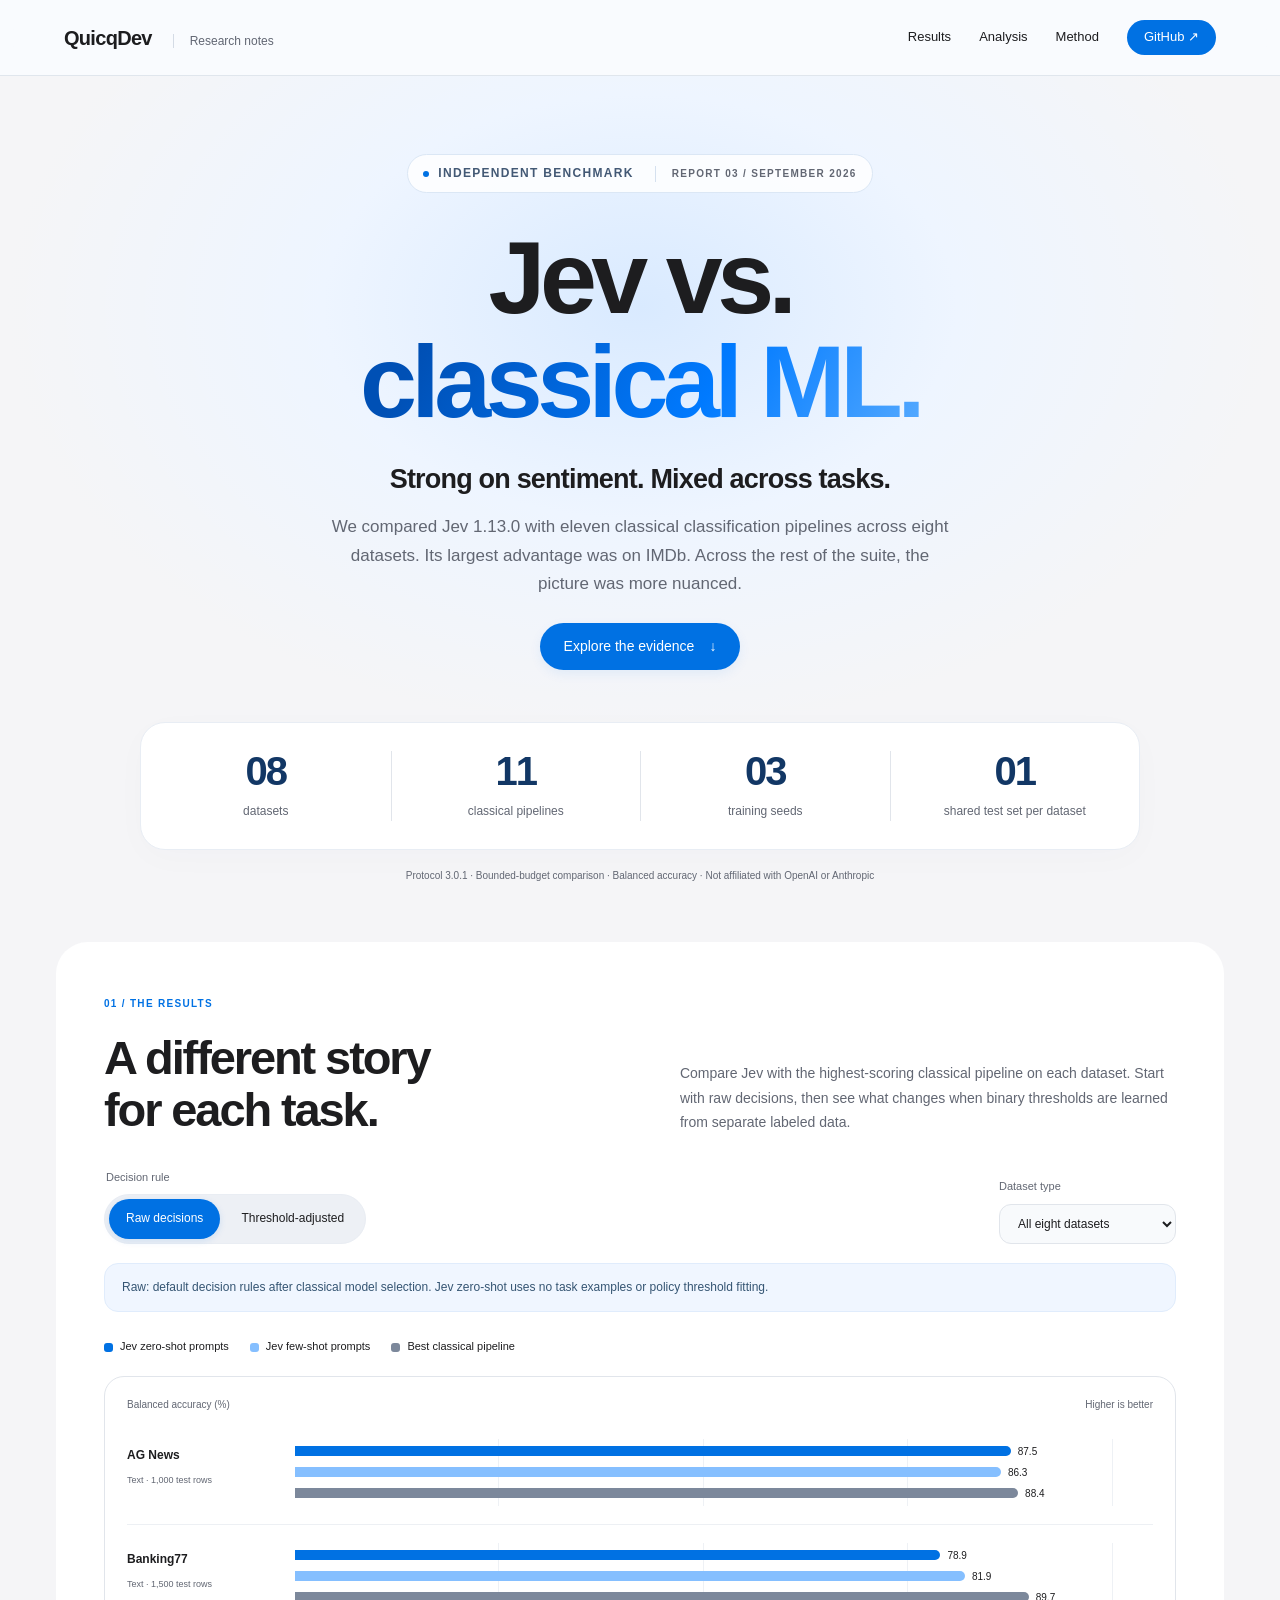
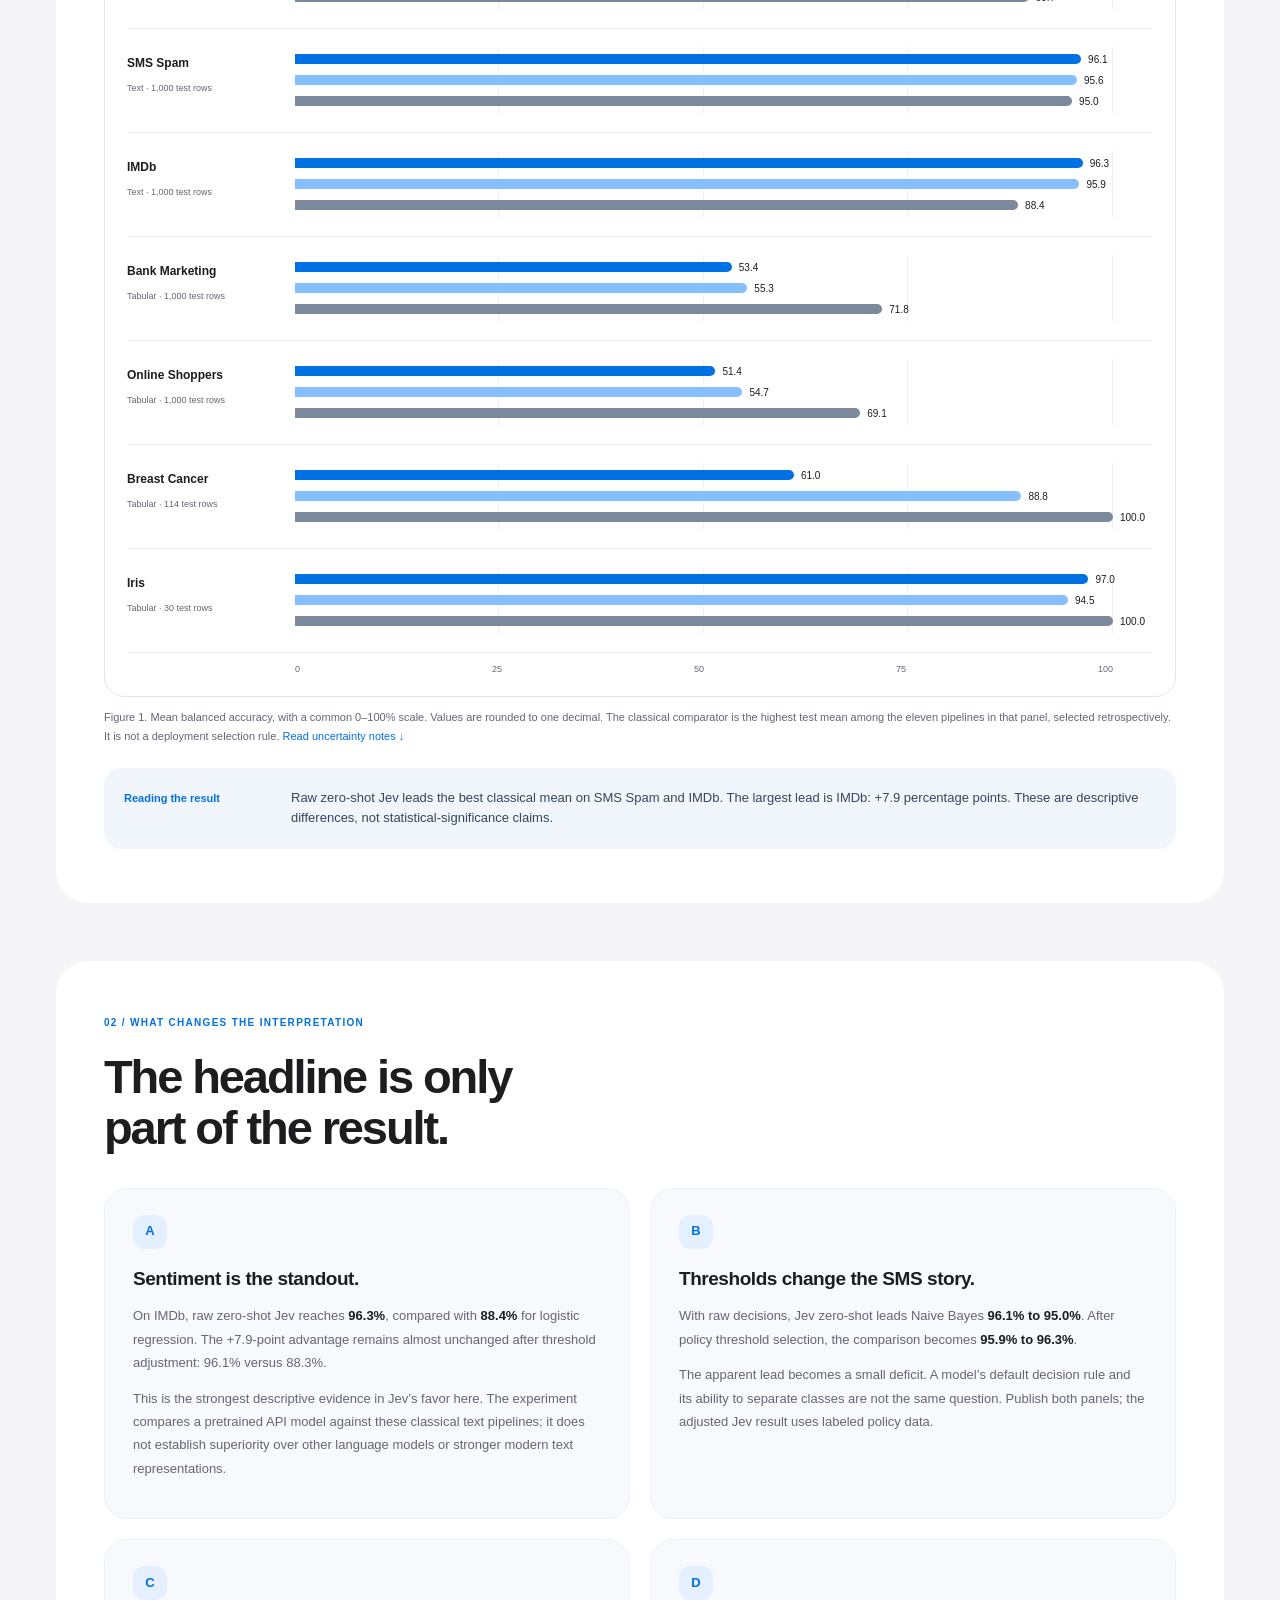
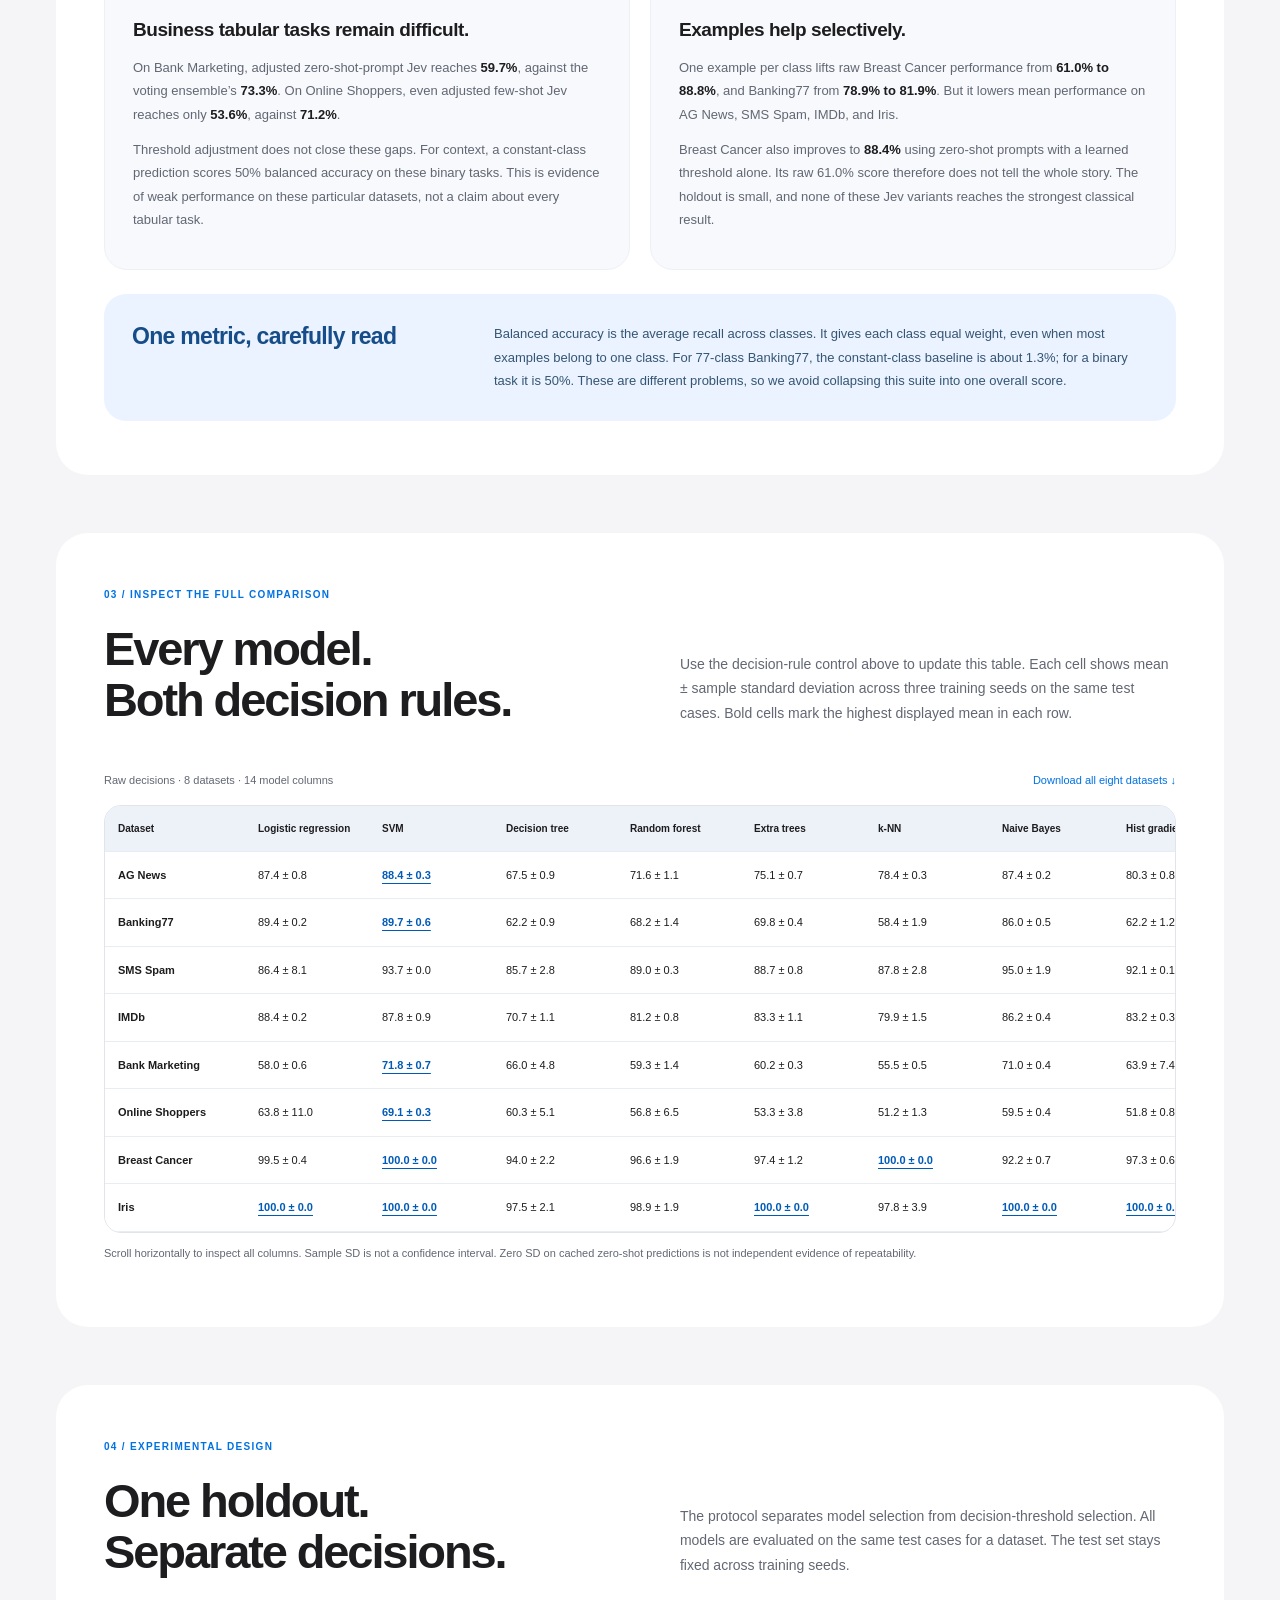
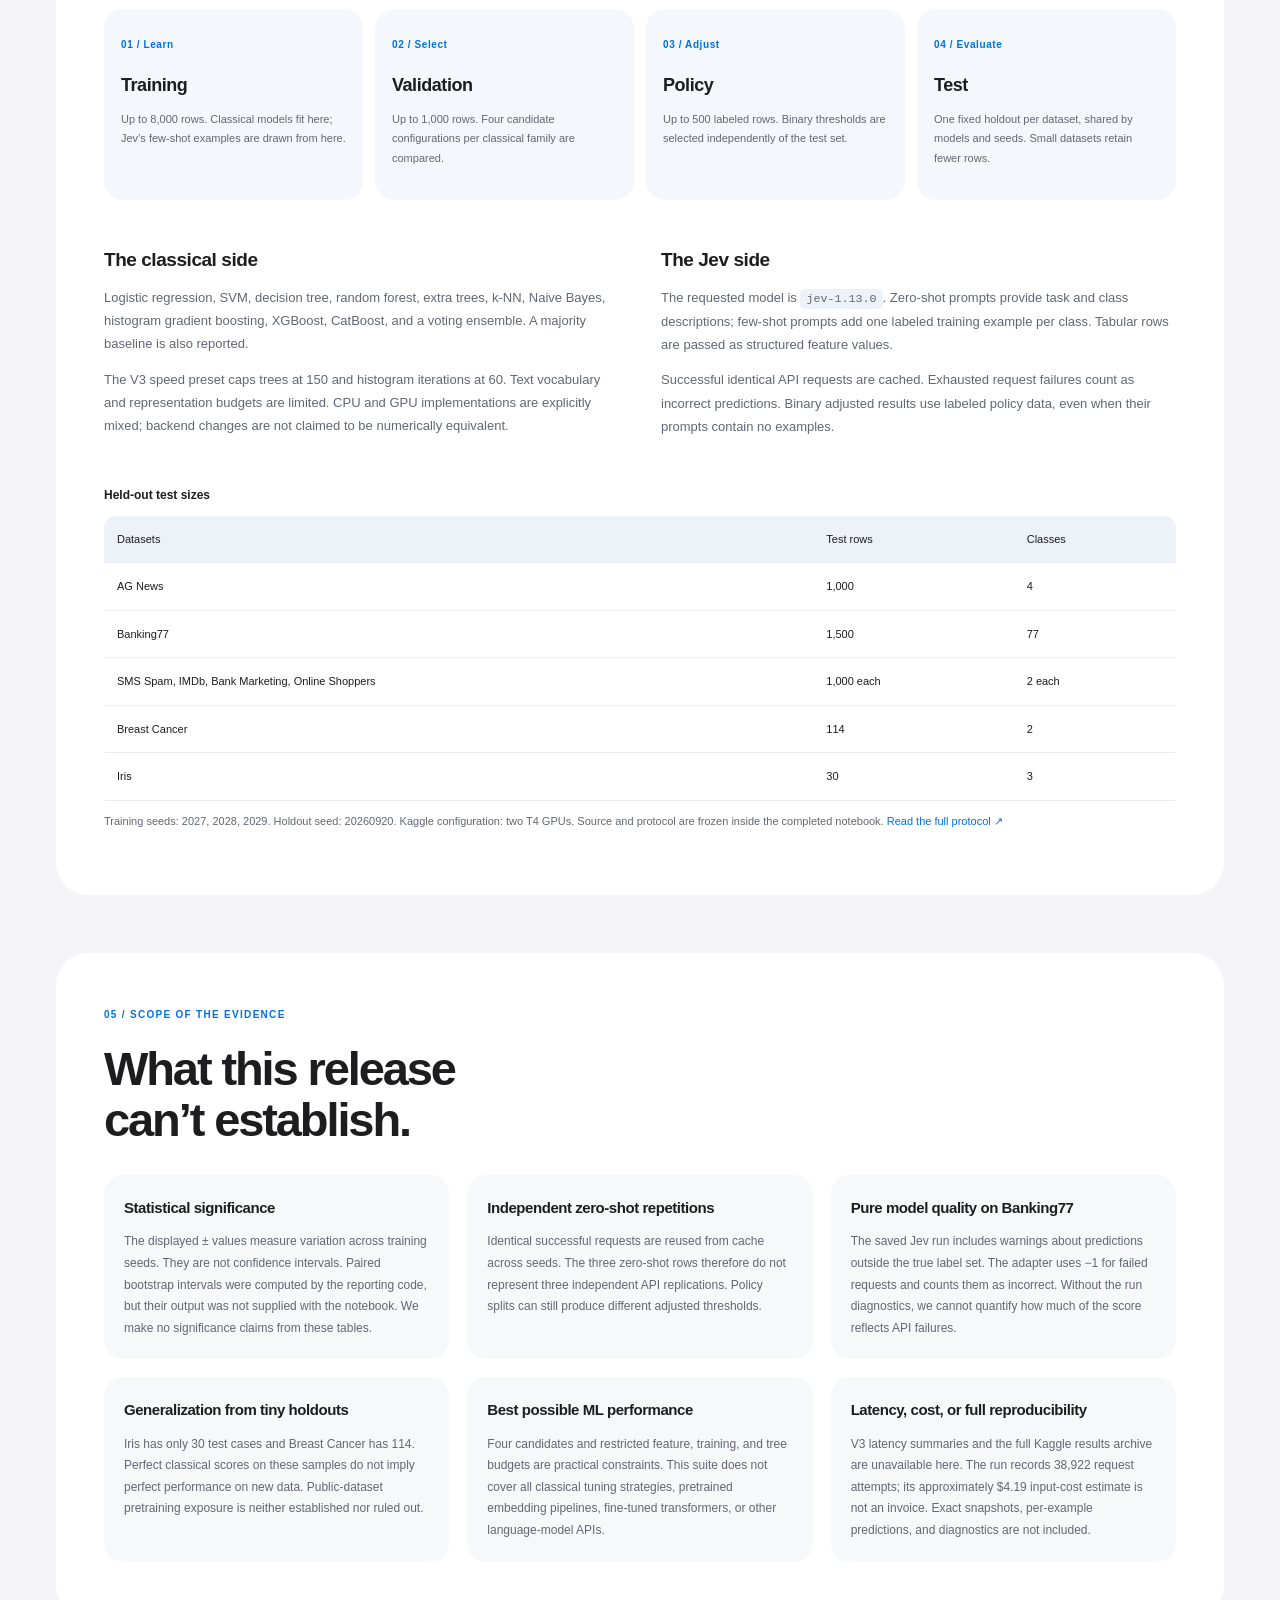
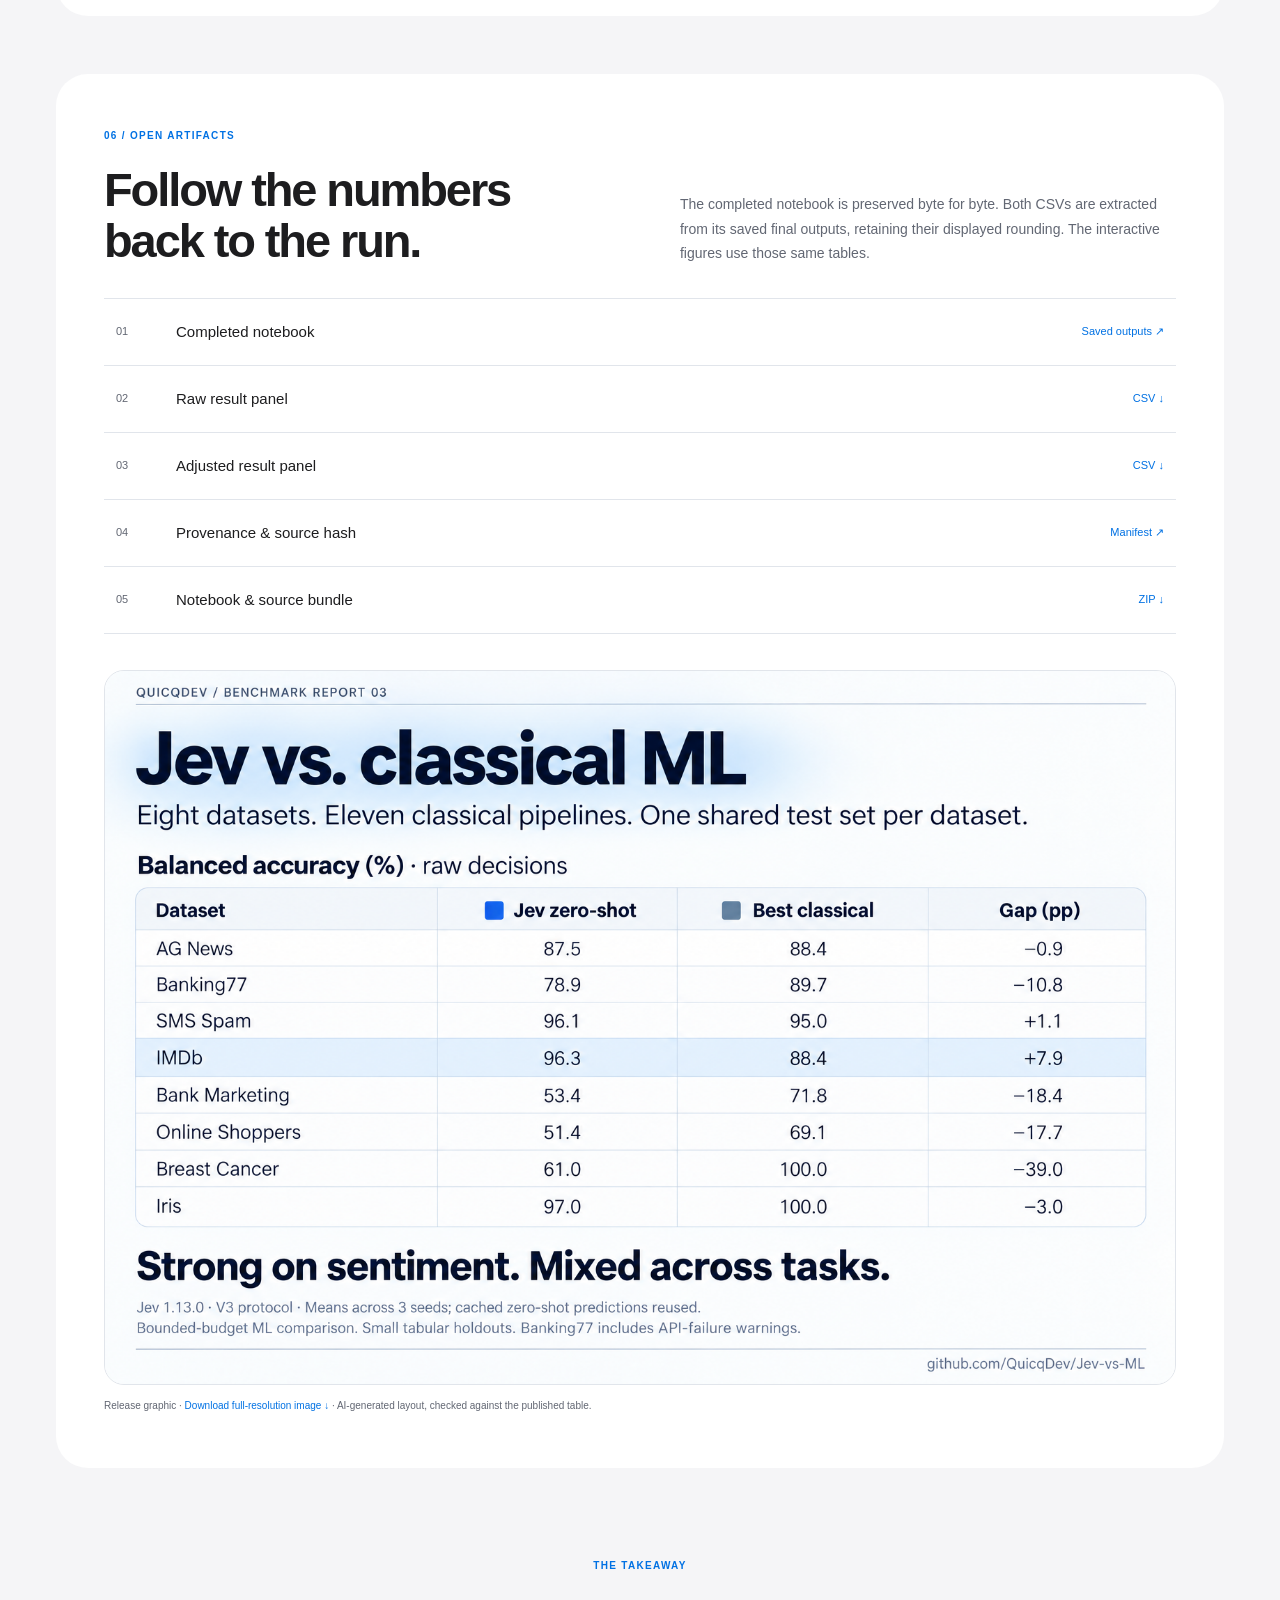
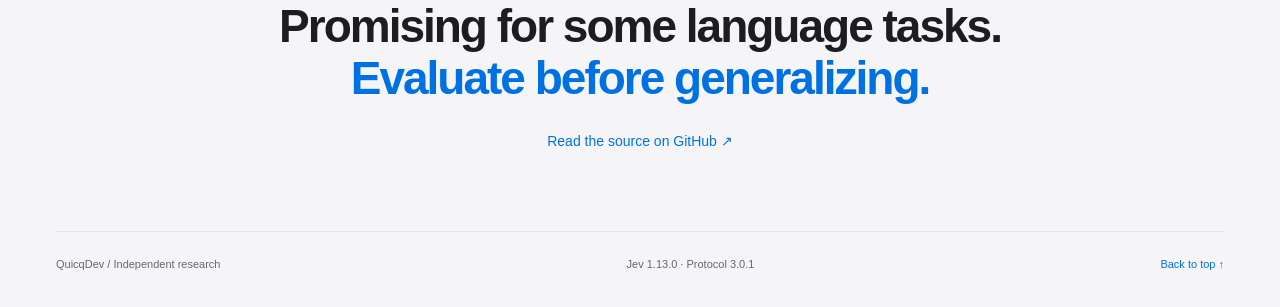
==== commit 6c3792dd: "Restyle report and release graphic with a modern blue visual design" ====
--- a/docs/index.html
+++ b/docs/index.html
@@ -4,8 +4,8 @@
 <meta charset="utf-8"><meta name="viewport" content="width=device-width, initial-scale=1">
 <title>Jev vs. classical ML — An eight-dataset benchmark</title>
 <meta name="description" content="An independent comparison of Jev 1.13.0 and 11 classical classification pipelines. Explore the completed V3 results, methodology, and limitations.">
-<meta property="og:title" content="Jev vs. classical ML"><meta property="og:description" content="Strong on sentiment. Mixed across tasks. An independent eight-dataset benchmark."><meta property="og:type" content="article"><meta property="og:url" content="https://quicqdev.github.io/Jev-vs-ML/"><meta property="og:image" content="https://quicqdev.github.io/Jev-vs-ML/assets/benchmark-release.png"><meta name="twitter:card" content="summary_large_image">
-<meta name="theme-color" content="#f6f4ed"><link rel="canonical" href="https://quicqdev.github.io/Jev-vs-ML/">
+<meta property="og:title" content="Jev vs. classical ML"><meta property="og:description" content="Strong on sentiment. Mixed across tasks. An independent eight-dataset benchmark."><meta property="og:type" content="article"><meta property="og:url" content="https://quicqdev.github.io/Jev-vs-ML/"><meta property="og:image" content="https://quicqdev.github.io/Jev-vs-ML/assets/benchmark-release-blue.png"><meta name="twitter:card" content="summary_large_image">
+<meta name="theme-color" content="#f5f5f7"><link rel="canonical" href="https://quicqdev.github.io/Jev-vs-ML/">
 <link rel="icon" href="assets/favicon.svg" type="image/svg+xml"><link rel="stylesheet" href="assets/report.css">
 <script defer src="assets/data.js"></script><script defer src="assets/report.js"></script>
 </head>
@@ -15,7 +15,7 @@
 <main>
 <section class="hero" aria-labelledby="title"><div class="eyebrow"><span class="dot"></span> Independent benchmark <span class="issue">Report 03 / September 2026</span></div>
 <h1 id="title">Jev vs.<br><em>classical ML.</em></h1>
-<div class="hero-bottom"><p class="dek">Strong on sentiment.<br>Mixed across tasks.</p><div class="intro"><p>We compared Jev 1.13.0 with eleven classical classification pipelines across eight datasets. Its largest advantage was on IMDb. Across the rest of the suite, the picture was more nuanced.</p><a class="text-link" href="#results">Explore the evidence <span>↓</span></a></div></div>
+<div class="hero-bottom"><p class="dek">Strong on sentiment. <br>Mixed across tasks.</p><div class="intro"><p>We compared Jev 1.13.0 with eleven classical classification pipelines across eight datasets. Its largest advantage was on IMDb. Across the rest of the suite, the picture was more nuanced.</p><a class="text-link" href="#results">Explore the evidence <span>↓</span></a></div></div>
 <div class="facts"><div><strong>08</strong><span>datasets</span></div><div><strong>11</strong><span>classical pipelines</span></div><div><strong>03</strong><span>training seeds</span></div><div><strong>01</strong><span>shared test set per dataset</span></div></div>
 <p class="margin-note">Protocol 3.0.1 · Bounded-budget comparison · Balanced accuracy · Not affiliated with OpenAI or Anthropic</p></section>
 <section id="results" class="section"><div class="section-label">01 / The results</div><div class="section-heading"><h2>A different story<br>for each task.</h2><p>Compare Jev with the highest-scoring classical pipeline on each dataset. Start with raw decisions, then see what changes when binary thresholds are learned from separate labeled data.</p></div>
@@ -47,7 +47,7 @@
 <section id="limits" class="section limitations"><div class="section-label">05 / Scope of the evidence</div><h2>What this release<br>can’t establish.</h2><div class="limits-grid"><article><h3>Statistical significance</h3><p>The displayed ± values measure variation across training seeds. They are not confidence intervals. Paired bootstrap intervals were computed by the reporting code, but their output was not supplied with the notebook. We make no significance claims from these tables.</p></article><article><h3>Independent zero-shot repetitions</h3><p>Identical successful requests are reused from cache across seeds. The three zero-shot rows therefore do not represent three independent API replications. Policy splits can still produce different adjusted thresholds.</p></article><article><h3>Pure model quality on Banking77</h3><p>The saved Jev run includes warnings about predictions outside the true label set. The adapter uses −1 for failed requests and counts them as incorrect. Without the run diagnostics, we cannot quantify how much of the score reflects API failures.</p></article><article><h3>Generalization from tiny holdouts</h3><p>Iris has only 30 test cases and Breast Cancer has 114. Perfect classical scores on these samples do not imply perfect performance on new data. Public-dataset pretraining exposure is neither established nor ruled out.</p></article><article><h3>Best possible ML performance</h3><p>Four candidates and restricted feature, training, and tree budgets are practical constraints. This suite does not cover all classical tuning strategies, pretrained embedding pipelines, fine-tuned transformers, or other language-model APIs.</p></article><article><h3>Latency, cost, or full reproducibility</h3><p>V3 latency summaries and the full Kaggle results archive are unavailable here. The run records 38,922 request attempts; its approximately $4.19 input-cost estimate is not an invoice. Exact snapshots, per-example predictions, and diagnostics are not included.</p></article></div></section>
 <section id="artifacts" class="section"><div class="section-label">06 / Open artifacts</div><div class="section-heading"><h2>Follow the numbers<br>back to the run.</h2><p>The completed notebook is preserved byte for byte. Both CSVs are extracted from its saved final outputs, retaining their displayed rounding. The interactive figures use those same tables.</p></div>
 <div class="artifact-links"><a href="https://github.com/QuicqDev/Jev-vs-ML/blob/main/jev_benchmark_v3.ipynb"><span>01</span><strong>Completed notebook</strong><span>Saved outputs ↗</span></a><a href="data/raw_balanced_accuracy.csv" download><span>02</span><strong>Raw result panel</strong><span>CSV ↓</span></a><a href="data/adjusted_balanced_accuracy.csv" download><span>03</span><strong>Adjusted result panel</strong><span>CSV ↓</span></a><a href="https://github.com/QuicqDev/Jev-vs-ML/blob/main/published_results/manifest.json"><span>04</span><strong>Provenance & source hash</strong><span>Manifest ↗</span></a><a href="https://github.com/QuicqDev/Jev-vs-ML/raw/refs/heads/main/jev_benchmark_v3_bundle.zip"><span>05</span><strong>Notebook & source bundle</strong><span>ZIP ↓</span></a></div>
-<figure class="release-figure"><a href="assets/benchmark-release.png" download><img src="assets/benchmark-release.png" alt="Raw balanced accuracy benchmark graphic for all eight datasets. Jev zero-shot leads on IMDb and SMS Spam; classical pipelines lead on the other six. Exact scores are available in the tables above." loading="lazy" width="1536" height="1024"></a><figcaption>Release graphic · <a href="assets/benchmark-release.png" download>Download full-resolution image ↓</a> · AI-generated layout, checked against the published table.</figcaption></figure>
+<figure class="release-figure"><a href="assets/benchmark-release-blue.png" download><img src="assets/benchmark-release-blue.png" alt="Raw balanced accuracy benchmark graphic for all eight datasets. Jev zero-shot leads on IMDb and SMS Spam; classical pipelines lead on the other six. Exact scores are available in the tables above." loading="lazy" width="1536" height="1024"></a><figcaption>Release graphic · <a href="assets/benchmark-release-blue.png" download>Download full-resolution image ↓</a> · AI-generated layout, checked against the published table.</figcaption></figure>
 </section>
 <section class="closing"><span class="eyebrow">The takeaway</span><p>Promising for some language tasks.<br><em>Evaluate before generalizing.</em></p><a class="text-link" href="https://github.com/QuicqDev/Jev-vs-ML">Read the source on GitHub ↗</a></section>
 </main><footer><span>QuicqDev / Independent research</span><span>Jev 1.13.0 · Protocol 3.0.1</span><a href="#">Back to top ↑</a></footer>
--- a/docs/assets/report.css
+++ b/docs/assets/report.css
@@ -1,2 +1 @@
-:root{--paper:#f6f4ed;--ink:#252621;--muted:#62645d;--line:#d6d5cb;--accent:#ab513c;--few:#dca48c;--slate:#637777;--wash:#ece9df}*{box-sizing:border-box}html{scroll-behavior:smooth;scroll-padding-top:28px}body{margin:0;background:var(--paper);color:var(--ink);font:16px/1.65 Arial,Helvetica,sans-serif;-webkit-font-smoothing:antialiased}a{color:inherit;text-decoration-thickness:1px;text-underline-offset:4px}a:hover{color:var(--accent)}button,input,select{font:inherit}a:focus-visible,input:focus-visible+span,select:focus-visible,[tabindex]:focus-visible{outline:2px solid var(--accent);outline-offset:5px}.skip{position:absolute;top:-90px;left:20px;background:var(--ink);color:white;padding:12px;z-index:10}.skip:focus{top:12px}.masthead,main,footer{max-width:1280px;margin:auto;padding-left:64px;padding-right:64px}.masthead{height:106px;display:flex;align-items:center;justify-content:space-between;border-bottom:1px solid var(--line)}.wordmark{text-decoration:none;font-size:20px;letter-spacing:-.6px;font-weight:700}.wordmark span{font-size:12px;font-weight:400;letter-spacing:0;border-left:1px solid var(--line);padding-left:15px;margin-left:14px;color:var(--muted)}nav{display:flex;gap:27px;font-size:13px}nav a{text-decoration:none}.hero{padding:58px 0 0}.eyebrow,.section-label{font-size:11px;font-weight:600;letter-spacing:1.7px;text-transform:uppercase}.eyebrow{display:flex;align-items:center;gap:10px}.dot{width:7px;height:7px;border-radius:50%;background:var(--accent)}.issue{margin-left:auto;color:var(--muted);font-weight:400}h1,h2,.closing p{font-family:Georgia,'Times New Roman',serif;font-weight:400;letter-spacing:-3px;line-height:1.04}h1{font-size:clamp(72px,8.9vw,122px);margin:46px 0 43px}h1 em,.closing em{font-style:normal;color:var(--accent)}.hero-bottom{display:grid;grid-template-columns:1fr 1fr;gap:70px}.dek{font-size:27px;line-height:1.3;letter-spacing:-.5px;margin:0}.intro{max-width:470px;font-size:16px;color:var(--muted)}.intro p{margin:0 0 19px}.text-link{text-decoration:none;border-bottom:1px solid var(--ink);padding-bottom:6px;display:inline-flex;gap:34px;color:var(--ink);font-size:13px}.facts{display:grid;grid-template-columns:repeat(4,1fr);border-top:1px solid var(--line);border-bottom:1px solid var(--line);margin-top:51px;padding:24px 0}.facts div{display:flex;align-items:center;gap:15px;padding:0 25px;border-left:1px solid var(--line)}.facts div:first-child{border:0;padding-left:0}.facts strong{font:39px/1 Georgia,serif;letter-spacing:-1px}.facts span{font-size:12px;line-height:1.4;color:var(--muted);max-width:90px}.margin-note,.figure-note{color:var(--muted);font-size:12px;line-height:1.65}.margin-note{margin:13px 0 0}.section{padding:80px 0;border-bottom:1px solid var(--line)}.section-label{color:var(--accent);margin-bottom:25px}.section-heading{display:grid;grid-template-columns:1.1fr 1fr;gap:80px;align-items:end;margin-bottom:34px}h2{font-size:53px;letter-spacing:-1.9px;margin:0}.section-heading>p{margin:0;font-size:15px;color:var(--muted);max-width:470px}.controls{display:flex;justify-content:space-between;align-items:end;gap:25px;margin-top:38px}fieldset{margin:0;padding:0;border:0}legend,.filter{font-size:11px;color:var(--muted)}legend{margin-bottom:8px}.segmented{display:flex;background:var(--wash);padding:4px;gap:3px}.segmented label{cursor:pointer;position:relative}.segmented input{position:absolute;opacity:0;width:1px;height:1px}.segmented span{display:block;padding:10px 17px;font-size:13px}.segmented input:checked+span{background:var(--ink);color:var(--paper)}.filter{display:flex;flex-direction:column;gap:8px}.filter select{background:transparent;border:1px solid var(--line);padding:10px 34px 10px 12px;border-radius:0;font-size:13px;color:var(--ink)}.context{background:var(--wash);padding:12px 16px;font-size:12px;line-height:1.6;margin:19px 0}.legend{display:flex;flex-wrap:wrap;gap:23px;font-size:12px;margin:24px 0}.legend span{display:flex;align-items:center;gap:8px}.legend i{height:9px;width:9px;display:inline-block}.zero{background:var(--accent)}.few{background:var(--few)}.classic{background:var(--slate)}.chart-shell{border-top:1px solid var(--ink);padding-top:14px}.chart-head{display:flex;justify-content:space-between;font-size:11px;color:var(--muted);margin-bottom:12px}.chart-row{display:grid;grid-template-columns:170px 1fr;gap:25px;border-bottom:1px solid var(--line);padding:20px 0}.chart-label{padding-top:7px}.chart-label strong{font-size:13px;display:block;font-weight:500}.chart-label small{font-size:10px;color:var(--muted)}.bars{padding-right:45px;position:relative;background:repeating-linear-gradient(to right,transparent 0,transparent calc(25% - 1px),#e1dfd5 calc(25% - 1px),#e1dfd5 25%);background-origin:content-box;background-clip:content-box}.bar-line{height:17px;position:relative;margin:3px 0}.bar{position:absolute;left:0;top:4px;height:9px;width:var(--value)}.bar-line .value{position:absolute;left:var(--value);padding-left:8px;font:11px/17px Arial,sans-serif;font-variant-numeric:tabular-nums}.axis{display:flex;justify-content:space-between;margin-left:195px;margin-right:45px;padding-top:8px;font-size:10px;color:var(--muted)}.takeaway{display:grid;grid-template-columns:170px 1fr;gap:25px;margin-top:28px;border-left:3px solid var(--accent);padding:14px 20px;background:var(--wash)}.takeaway>span{font-size:11px;color:var(--accent);padding-top:4px}.takeaway p{font-size:14px;margin:0}.analysis-grid{display:grid;grid-template-columns:1fr 1fr;gap:45px 75px;margin-top:42px}.article-number{font:14px Georgia,serif;color:var(--accent);border-top:1px solid var(--line);padding-top:17px}h3{font-size:19px;line-height:1.3;font-weight:500;letter-spacing:-.4px;margin:15px 0}.analysis-grid p,.method-details p,.limits-grid p{font-size:14px;color:var(--muted);margin:12px 0}.analysis-grid strong{font-weight:500;color:var(--ink)}.editorial-note{display:grid;grid-template-columns:1fr 2fr;gap:40px;background:var(--wash);padding:28px;margin-top:42px}.editorial-note span{font:23px/1.25 Georgia,serif}.editorial-note p{font-size:14px;margin:0;color:var(--muted)}.table-toolbar{display:flex;justify-content:space-between;gap:20px;font-size:12px;padding:15px 0}.table-scroll{overflow:auto;max-height:660px;border-top:1px solid var(--ink);border-bottom:1px solid var(--line)}table{width:100%;border-collapse:collapse;font-size:12px;line-height:1.5;font-variant-numeric:tabular-nums;text-align:left}th,td{padding:15px 14px;border-bottom:1px solid var(--line)}#full-table th,#full-table td{min-width:127px;white-space:nowrap}#full-table thead th{background:var(--wash);position:sticky;top:0;z-index:2;font-weight:500;font-size:11px;white-space:normal}#full-table tr>:first-child{position:sticky;left:0;background:var(--paper);min-width:152px;z-index:1}#full-table thead tr>:first-child{z-index:3;background:var(--wash)}#full-table .jev-cell{background:#eee1d7}#full-table td.best{font-weight:700;text-decoration:underline;text-underline-offset:4px}.method-flow{display:grid;grid-template-columns:repeat(4,1fr);border-top:1px solid var(--ink);border-bottom:1px solid var(--line);margin:34px 0}.method-flow>div{padding:24px 20px;border-left:1px solid var(--line)}.method-flow>div:first-child{padding-left:0;border:0}.method-flow span{font-size:10px;color:var(--accent);letter-spacing:.6px}.method-flow p{font-size:12px;color:var(--muted)}.method-details{display:grid;grid-template-columns:1fr 1fr;gap:75px}.small-table{margin-top:25px}.small-table caption{text-align:left;font-size:12px;padding:10px 0}.small-table th{font-weight:500}.small-table th:first-child{padding-left:0}.small-table thead{background:var(--wash)}.small-table thead th:first-child{padding-left:12px}.limits-grid{display:grid;grid-template-columns:repeat(3,1fr);gap:25px 35px;margin-top:32px}.limits-grid article{border-top:1px solid var(--line)}.limits-grid h3{font-size:16px}.limits-grid p{font-size:13px}code{font-size:.9em;background:var(--wash);padding:2px 5px}.artifact-links{border-top:1px solid var(--ink)}.artifact-links a{display:grid;grid-template-columns:45px 1fr auto;align-items:center;gap:20px;padding:19px 0;border-bottom:1px solid var(--line);text-decoration:none}.artifact-links strong{font-size:16px;font-weight:500}.artifact-links span{font-size:11px;color:var(--muted)}.release-figure{margin:40px 0 0}.release-figure img{width:100%;height:auto;display:block;border:1px solid var(--line)}figcaption{font-size:11px;color:var(--muted);margin-top:12px}.closing{padding:76px 0}.closing p{font-size:46px;letter-spacing:-1.4px;margin:25px 0}.closing .eyebrow{color:var(--muted)}footer{display:flex;justify-content:space-between;gap:20px;padding-top:24px;padding-bottom:35px;border-top:1px solid var(--line);font-size:11px;color:var(--muted)}@media(min-width:1500px){.masthead,main,footer{max-width:1360px}}@media(max-width:900px){.masthead,main,footer{padding-left:30px;padding-right:30px}.wordmark span{display:none}.section-heading{gap:35px}h2{font-size:44px}.facts div{padding:0 15px;gap:10px}.facts strong{font-size:32px}.hero-bottom{gap:40px}.limits-grid{grid-template-columns:1fr 1fr}.analysis-grid,.method-details{gap:35px}.method-flow{grid-template-columns:1fr 1fr}.method-flow>div:nth-child(3){border-left:0;padding-left:0;border-top:1px solid var(--line)}.method-flow>div:nth-child(4){border-top:1px solid var(--line)}}@media(max-width:600px){.masthead,main,footer{padding-left:21px;padding-right:21px}.masthead{height:78px}.wordmark{font-size:17px}nav{gap:15px;font-size:11px}nav a:nth-child(2),nav a:nth-child(3){display:none}.hero{padding-top:34px}.eyebrow{font-size:9px;letter-spacing:1px}.issue{font-size:8px}h1{font-size:75px;margin:35px 0 29px;letter-spacing:-3px}.hero-bottom{grid-template-columns:1fr;gap:20px}.dek{font-size:24px}.intro{font-size:14px}.facts{grid-template-columns:1fr 1fr;margin-top:32px;padding:10px 0}.facts div{padding:15px!important}.facts div:nth-child(3){border-left:0}.facts span{max-width:100px}.facts strong{font-size:32px}.margin-note{font-size:10px}.section{padding:53px 0}.section-heading{grid-template-columns:1fr;gap:22px;margin-bottom:25px}h2{font-size:41px;letter-spacing:-1.5px}.section-heading>p{font-size:14px}.controls{align-items:stretch;flex-direction:column;gap:14px;margin-top:24px}.segmented{display:inline-flex}.segmented span{padding:10px 12px;font-size:12px}.filter select{width:100%}.context{padding:12px;font-size:11px}.legend{gap:12px;font-size:10px}.legend span{gap:5px}.chart-row{grid-template-columns:100px 1fr;gap:12px;padding:15px 0}.chart-label strong{font-size:11px}.chart-label small{font-size:9px}.bars{padding-right:30px}.bar-line .value{font-size:10px;padding-left:4px}.axis{margin-left:112px;margin-right:30px}.takeaway{grid-template-columns:1fr;gap:8px;padding:13px}.analysis-grid,.method-details,.limits-grid{grid-template-columns:1fr;gap:25px}.analysis-grid{margin-top:25px}.editorial-note{grid-template-columns:1fr;gap:16px;padding:21px}.table-toolbar{font-size:10px}.method-flow h3{font-size:17px}.method-flow>div{padding:18px 12px}.method-flow p{font-size:11px}.small-table table{font-size:11px}.small-table td,.small-table th{padding:10px}.artifact-links a{grid-template-columns:22px 1fr auto;gap:8px}.artifact-links strong{font-size:13px}.artifact-links span{font-size:9px}.closing p{font-size:34px}.closing{padding:52px 0}footer{flex-wrap:wrap;font-size:10px}}@media(prefers-reduced-motion:reduce){html{scroll-behavior:auto}}@media print{.masthead nav,.controls{display:none}.section{break-inside:avoid}.table-scroll{overflow:visible;max-height:none}.release-figure{display:none}body{background:white}}
-.sr-only{position:absolute;width:1px;height:1px;padding:0;margin:-1px;overflow:hidden;clip:rect(0,0,0,0);white-space:nowrap;border:0}
+:root{--paper:#f5f5f7;--ink:#1d1d1f;--muted:#626773;--line:#e1e5eb;--accent:#0071e3;--few:#85bfff;--slate:#7c889b;--wash:#f0f5fb}*{box-sizing:border-box}html{scroll-behavior:smooth;scroll-padding-top:95px}body{margin:0;background:var(--paper);color:var(--ink);font:16px/1.6 -apple-system,BlinkMacSystemFont,'Segoe UI',Helvetica,Arial,sans-serif;-webkit-font-smoothing:antialiased}a{color:var(--accent);text-decoration:none}a:hover{text-decoration:underline}input,select{font:inherit}a:focus-visible,input:focus-visible+span,select:focus-visible,[tabindex]:focus-visible{outline:3px solid #0071e3;outline-offset:4px}.skip{position:fixed;top:-90px;left:20px;background:var(--ink);color:white;padding:12px;z-index:50}.skip:focus{top:12px}.masthead{height:76px;position:sticky;top:0;z-index:20;display:flex;align-items:center;justify-content:space-between;padding:0 max(40px,calc((100vw - 1152px)/2));background:rgba(250,252,255,.84);backdrop-filter:blur(24px) saturate(180%);border-bottom:1px solid rgba(210,218,228,.65)}.wordmark{font-size:20px;letter-spacing:-.7px;font-weight:700;color:var(--ink)}.wordmark:hover{text-decoration:none}.wordmark span{font-size:12px;font-weight:400;letter-spacing:0;border-left:1px solid #d4dbe5;padding-left:16px;margin-left:16px;color:var(--muted)}nav{display:flex;align-items:center;gap:28px;font-size:13px}nav a{color:var(--ink)}nav a:last-child{background:var(--accent);color:white;padding:7px 17px;border-radius:22px}main{max-width:1280px;margin:auto;padding:0 56px}.hero{text-align:center;padding:78px 0 0;position:relative;isolation:isolate}.hero:before{content:'';position:absolute;z-index:-1;left:-56px;right:-56px;top:0;height:660px;background:radial-gradient(ellipse at 50% 35%,#d9eaff 0%,#eef5ff 35%,transparent 70%);pointer-events:none}.eyebrow,.section-label{font-size:12px;font-weight:600;letter-spacing:1.3px;text-transform:uppercase}.hero .eyebrow{display:inline-flex;align-items:center;gap:9px;background:rgba(255,255,255,.85);border:1px solid #dbe7f5;border-radius:30px;padding:9px 15px;color:#435975}.dot{height:6px;width:6px;border-radius:50%;background:var(--accent)}.issue{font-size:10px;color:var(--muted);margin-left:12px;padding-left:16px;border-left:1px solid #d5e1ef}h1{font-size:clamp(70px,8vw,108px);line-height:1.01;font-weight:700;letter-spacing:-5.5px;margin:33px 0 28px}h1 em{font-style:normal;background:linear-gradient(120deg,#0050b5 12%,#007aff 62%,#56aaff);color:var(--accent);background-clip:text;-webkit-background-clip:text;-webkit-text-fill-color:transparent}.hero-bottom{max-width:680px;margin:auto}.dek{font-size:27px;line-height:1.35;letter-spacing:-.8px;font-weight:600;margin:0 0 16px}.dek br{display:none}.dek br:after{content:' '}.intro{font-size:17px;color:var(--muted);line-height:1.65;max-width:620px;margin:auto}.intro p{margin:0 0 25px}.text-link{display:inline-flex;align-items:center;gap:15px;font-size:14px;color:var(--accent)}.intro .text-link{background:var(--accent);color:white;padding:12px 24px;border-radius:28px;box-shadow:0 4px 12px #0071e314}.intro .text-link:hover{text-decoration:none;background:#0077ed}.facts{display:grid;grid-template-columns:repeat(4,1fr);background:white;border-radius:25px;margin:52px auto 0;padding:28px 0;box-shadow:0 8px 35px #23395d05;border:1px solid #e8edf4;max-width:1000px}.facts div{padding:0 18px;border-left:1px solid var(--line)}.facts div:first-child{border:0}.facts strong{font-size:40px;line-height:1;font-weight:600;letter-spacing:-2px;display:block;color:#123765}.facts span{font-size:12px;color:var(--muted);display:block;margin-top:11px}.margin-note,.figure-note{color:var(--muted);font-size:12px;line-height:1.65}.margin-note{margin:18px 0 0;font-size:10px}.section{padding:54px 48px;background:#fff;border-radius:32px;margin:58px 0}.section-label{color:var(--accent);margin-bottom:20px;font-size:10px}h2{font-size:47px;letter-spacing:-2.1px;line-height:1.09;font-weight:650;margin:0}.section-heading{display:grid;grid-template-columns:1.05fr 1fr;gap:55px;align-items:end;margin-bottom:32px}.section-heading>p{font-size:14px;color:var(--muted);margin:0;line-height:1.75}.controls{display:flex;justify-content:space-between;align-items:end;gap:20px;margin-top:34px}fieldset{border:0;padding:0;margin:0}legend,.filter{font-size:11px;color:var(--muted)}legend{margin-bottom:8px}.segmented{display:flex;gap:4px;background:#edf0f5;border:1px solid #e9edf3;border-radius:28px;padding:4px}.segmented label{cursor:pointer;position:relative}.segmented input{position:absolute;opacity:0;width:1px;height:1px}.segmented span{display:block;padding:10px 17px;font-size:12px;border-radius:24px;transition:background .18s,color .18s}.segmented input:checked+span{background:var(--accent);color:white;box-shadow:0 2px 7px #0071e322}.filter{display:flex;flex-direction:column;gap:8px}.filter select{background:#f8fafc;color:var(--ink);border:1px solid var(--line);padding:11px 30px 11px 14px;border-radius:12px;font-size:12px}.context{background:#f0f6ff;border:1px solid #e0ecfc;border-radius:14px;padding:14px 17px;font-size:12px;line-height:1.65;color:#355573;margin:19px 0}.legend{display:flex;flex-wrap:wrap;gap:21px;margin:26px 0 20px;font-size:11px}.legend span{display:flex;align-items:center;gap:7px}.legend i{width:9px;height:9px;border-radius:3px}.zero{background:var(--accent)}.few{background:var(--few)}.classic{background:var(--slate)}.chart-shell{border:1px solid var(--line);border-radius:20px;padding:20px 22px}.chart-head{display:flex;justify-content:space-between;color:var(--muted);font-size:10px;margin-bottom:8px}.chart-row{display:grid;grid-template-columns:148px 1fr;gap:20px;border-bottom:1px solid #edf0f4;padding:18px 0}.chart-label{padding-top:7px}.chart-label strong{display:block;font-size:12px;font-weight:600}.chart-label small{font-size:9px;color:var(--muted)}.bars{padding-right:40px;background:repeating-linear-gradient(to right,transparent 0,transparent calc(25% - 1px),#eef1f5 calc(25% - 1px),#eef1f5 25%);background-origin:content-box;background-clip:content-box}.bar-line{height:17px;position:relative;margin:4px 0}.bar{position:absolute;left:0;top:3px;width:var(--value);height:10px;border-radius:0 5px 5px 0}.bar-line .value{position:absolute;left:var(--value);padding-left:7px;font-size:10px;line-height:17px;font-variant-numeric:tabular-nums}.axis{display:flex;justify-content:space-between;margin-left:168px;margin-right:40px;padding-top:9px;font-size:9px;color:var(--muted)}.figure-note{font-size:11px}.takeaway{display:grid;grid-template-columns:145px 1fr;gap:22px;margin-top:23px;padding:20px;background:#f1f6fd;border-radius:17px}.takeaway>span{font-size:11px;color:var(--accent);font-weight:600;padding-top:2px}.takeaway p{font-size:13px;margin:0;color:#33465d}.analysis-grid{display:grid;grid-template-columns:1fr 1fr;gap:20px;margin-top:34px}.analysis-grid article{background:#f7f9fc;border:1px solid #edf1f6;border-radius:23px;padding:26px 28px}.article-number{display:flex;align-items:center;justify-content:center;background:#e4efff;border-radius:12px;width:34px;height:34px;color:var(--accent);font-weight:600;font-size:13px}h3{font-size:19px;letter-spacing:-.45px;line-height:1.35;font-weight:600;margin:17px 0 13px}.analysis-grid p,.method-details p,.limits-grid p{font-size:13px;color:var(--muted);line-height:1.8;margin:12px 0}.analysis-grid strong{font-weight:600;color:var(--ink)}.editorial-note{display:grid;grid-template-columns:1fr 2fr;gap:35px;margin-top:24px;padding:28px;background:#eaf3ff;border-radius:22px}.editorial-note span{font-size:23px;font-weight:600;line-height:1.3;letter-spacing:-.7px;color:#164d88}.editorial-note p{font-size:13px;color:#355573;margin:0;line-height:1.8}.table-toolbar{display:flex;justify-content:space-between;gap:20px;padding:15px 0;font-size:11px;color:var(--muted)}.table-scroll{overflow:auto;max-height:660px;border:1px solid var(--line);border-radius:17px}table{width:100%;border-collapse:separate;border-spacing:0;font-size:11px;line-height:1.5;font-variant-numeric:tabular-nums;text-align:left}th,td{padding:15px 13px;border-bottom:1px solid #e9edf2}#full-table th,#full-table td{min-width:124px;white-space:nowrap}#full-table thead th{background:#edf2f9;position:sticky;top:0;z-index:2;font-weight:600;white-space:normal;font-size:10px}#full-table tr>:first-child{position:sticky;left:0;background:white;min-width:140px;z-index:1}#full-table thead tr>:first-child{z-index:3;background:#edf2f9}#full-table .jev-cell{background:#edf5ff}#full-table td.best{font-weight:700;color:#005bb8;text-decoration:underline;text-underline-offset:4px}.method-flow{display:grid;grid-template-columns:repeat(4,1fr);gap:12px;margin:30px 0}.method-flow>div{padding:21px 17px;background:#f4f7fb;border-radius:19px}.method-flow span{font-size:10px;letter-spacing:.6px;color:var(--accent);font-weight:600}.method-flow h3{font-size:18px}.method-flow p{font-size:11px;color:var(--muted);line-height:1.75}.method-details{display:grid;grid-template-columns:1fr 1fr;gap:42px}.small-table{margin-top:23px}.small-table caption{text-align:left;font-size:12px;padding:12px 0;font-weight:600}.small-table th{font-weight:500}.small-table thead{background:#edf2f9}.small-table thead th:first-child{border-radius:12px 0 0 0}.small-table thead th:last-child{border-radius:0 12px 0 0}.limits-grid{display:grid;grid-template-columns:repeat(3,1fr);gap:18px;margin-top:30px}.limits-grid article{background:#f7f8fa;border-radius:19px;padding:20px}.limits-grid h3{font-size:15px;margin-top:3px}.limits-grid p{font-size:12px;margin-bottom:0}code{font-size:.9em;background:#edf2f9;padding:3px 6px;border-radius:5px}.artifact-links{border-top:1px solid var(--line)}.artifact-links a{display:grid;grid-template-columns:40px 1fr auto;align-items:center;gap:20px;padding:21px 12px;border-bottom:1px solid var(--line);color:var(--ink);transition:background .2s}.artifact-links a:hover{background:#f3f8ff;text-decoration:none}.artifact-links strong{font-size:15px;font-weight:500}.artifact-links span{font-size:11px;color:var(--muted)}.artifact-links a>span:last-child{color:var(--accent)}.release-figure{margin:36px 0 0}.release-figure img{display:block;width:100%;height:auto;border-radius:20px;border:1px solid var(--line)}figcaption{font-size:10px;color:var(--muted);margin-top:13px}.closing{text-align:center;padding:25px 0 78px}.closing .eyebrow{color:var(--accent);font-size:10px}.closing p{font-size:46px;letter-spacing:-2px;line-height:1.14;font-weight:650;margin:23px 0}.closing em{font-style:normal;color:var(--accent)}footer{max-width:1168px;margin:auto;display:flex;justify-content:space-between;gap:20px;border-top:1px solid var(--line);padding:24px 0 34px;font-size:11px;color:var(--muted)}.sr-only{position:absolute;width:1px;height:1px;padding:0;margin:-1px;overflow:hidden;clip:rect(0,0,0,0);white-space:nowrap;border:0}@media(min-width:1500px){main{max-width:1360px}}@media(max-width:1000px){main{padding:0 30px}.section{padding:40px 30px}.section-heading{gap:30px}h2{font-size:40px}.limits-grid{grid-template-columns:1fr 1fr}.wordmark span{display:none}.hero:before{left:-30px;right:-30px}.analysis-grid article{padding:23px}.method-flow{grid-template-columns:1fr 1fr}footer{margin:0 30px}.chart-row{grid-template-columns:125px 1fr;gap:16px}.axis{margin-left:141px}}@media(max-width:600px){html{scroll-padding-top:85px}.masthead{padding:0 21px;height:64px}.wordmark{font-size:19px}nav{gap:18px;font-size:11px}nav a:nth-child(2),nav a:nth-child(3){display:none}nav a:last-child{padding:6px 13px}main{padding:0 16px}.hero{padding-top:46px}.hero:before{left:-16px;right:-16px;height:560px}.hero .eyebrow{font-size:9px;letter-spacing:.8px;padding:7px 11px}.issue{display:none}h1{font-size:clamp(52px,13vw,77px);letter-spacing:-3px;margin:27px 0 22px;line-height:1.06}.dek{font-size:21px;letter-spacing:-.6px;margin-bottom:14px}.dek br{display:block}.intro{font-size:14px;padding:0 13px;line-height:1.7}.intro .text-link{font-size:13px;padding:11px 23px}.facts{grid-template-columns:1fr 1fr;margin-top:34px;padding:9px 0;border-radius:23px}.facts div{padding:16px 10px}.facts div:nth-child(3){border:0}.facts strong{font-size:34px}.facts span{font-size:10px;margin-top:8px}.margin-note{font-size:9px;margin:15px 8px 0}.section{margin:32px 0;padding:30px 20px;border-radius:26px}.section-label{font-size:9px;margin-bottom:18px}h2{font-size:35px;letter-spacing:-1.5px}.section-heading{grid-template-columns:1fr;gap:20px;margin-bottom:23px}.section-heading>p{font-size:13px}.controls{flex-direction:column;align-items:stretch;gap:14px;margin-top:24px}.segmented{display:flex;justify-content:center}.segmented label{flex:1;text-align:center}.segmented span{padding:10px 7px;font-size:11px}.filter select{width:100%;font-size:12px}.context{padding:12px;font-size:10px;border-radius:12px}.legend{font-size:9px;gap:10px 13px;margin:20px 0 16px}.legend span{gap:5px}.chart-shell{padding:14px 10px;border-radius:16px;margin:0 -5px}.chart-head{font-size:9px}.chart-row{grid-template-columns:86px 1fr;gap:8px;padding:15px 0}.chart-label strong{font-size:10px;line-height:1.4}.chart-label small{font-size:8px;display:block;margin-top:4px}.bars{padding-right:30px}.bar-line .value{font-size:9px;padding-left:4px}.axis{margin-left:94px;margin-right:30px;font-size:8px}.takeaway{grid-template-columns:1fr;gap:8px;padding:16px}.takeaway p{font-size:12px}.figure-note{font-size:10px}.analysis-grid,.method-details,.limits-grid{grid-template-columns:1fr;gap:16px}.analysis-grid article{padding:23px}.analysis-grid p,.method-details p{font-size:13px}.editorial-note{grid-template-columns:1fr;gap:14px;padding:22px}.editorial-note span{font-size:22px}.table-toolbar{font-size:9px;gap:12px}.method-flow{gap:10px}.method-flow>div{padding:18px 13px;border-radius:16px}.method-flow h3{font-size:16px}.method-flow p{font-size:10px}.small-table table{font-size:10px}.small-table th,.small-table td{padding:11px 8px}.limits-grid article{padding:21px}.artifact-links a{grid-template-columns:20px 1fr auto;gap:8px;padding:19px 0}.artifact-links strong{font-size:12px}.artifact-links span{font-size:9px}.release-figure img{border-radius:12px}.closing{padding:20px 8px 45px}.closing p{font-size:31px;letter-spacing:-1.2px}.closing .text-link{font-size:13px}footer{margin:0 22px;flex-wrap:wrap;font-size:10px;padding-bottom:25px}}@media(prefers-reduced-motion:reduce){html{scroll-behavior:auto}*{transition:none!important}}@media print{.masthead{position:static}.masthead nav,.controls{display:none}.section{break-inside:avoid;margin:20px 0;padding:20px}.table-scroll{overflow:visible;max-height:none}.release-figure{display:none}body{background:white}}
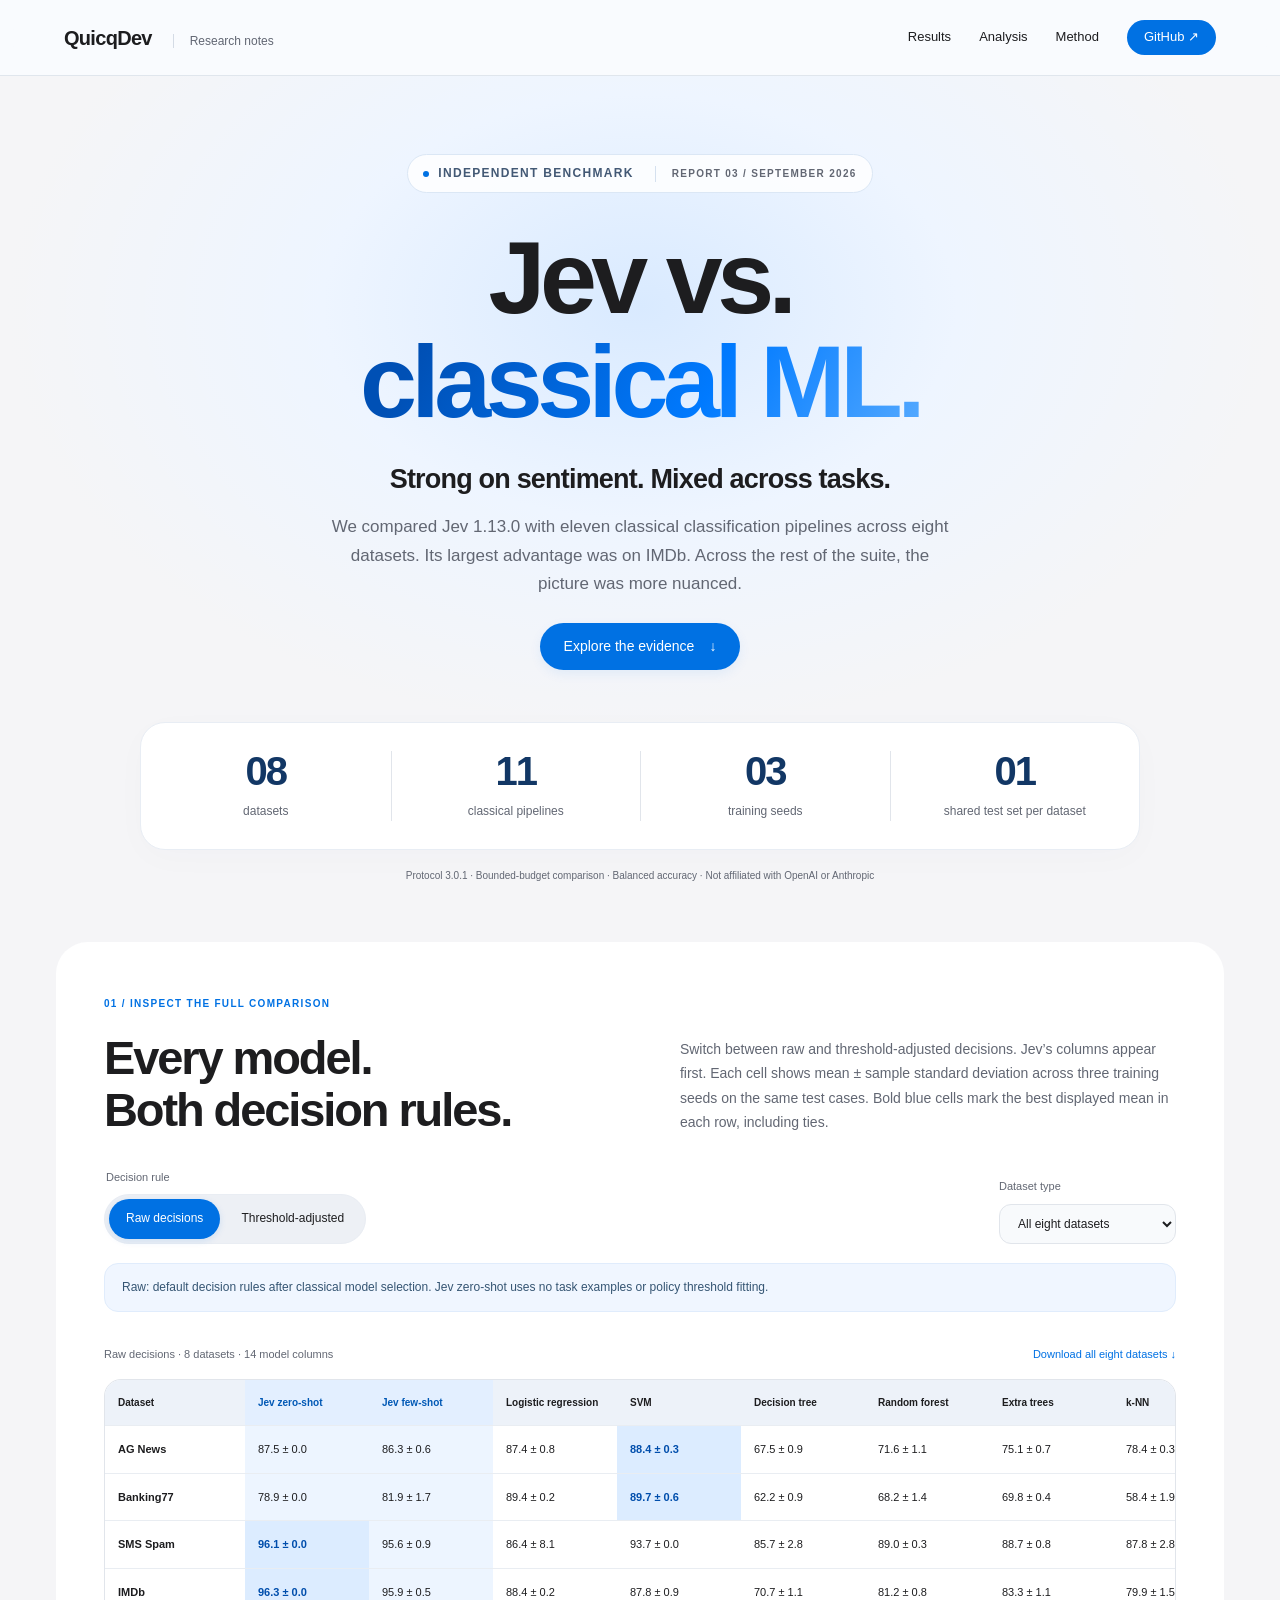
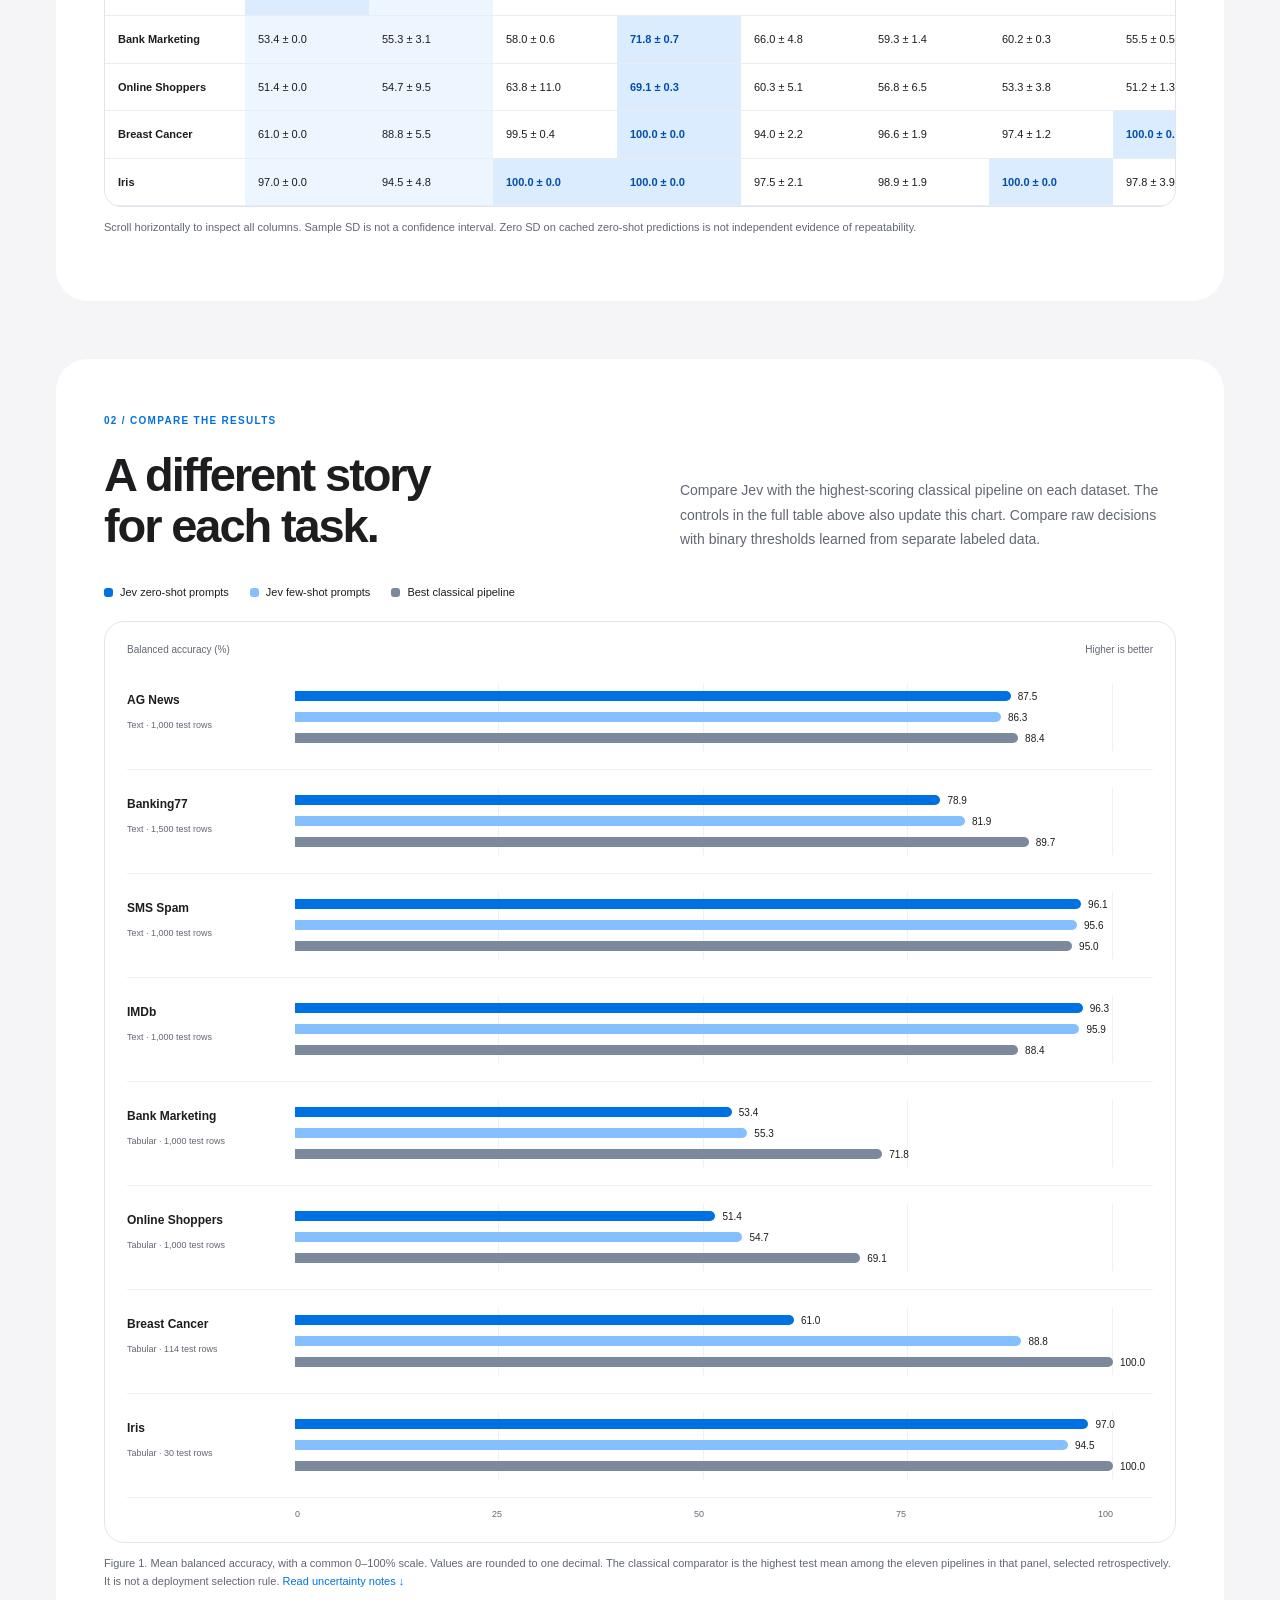
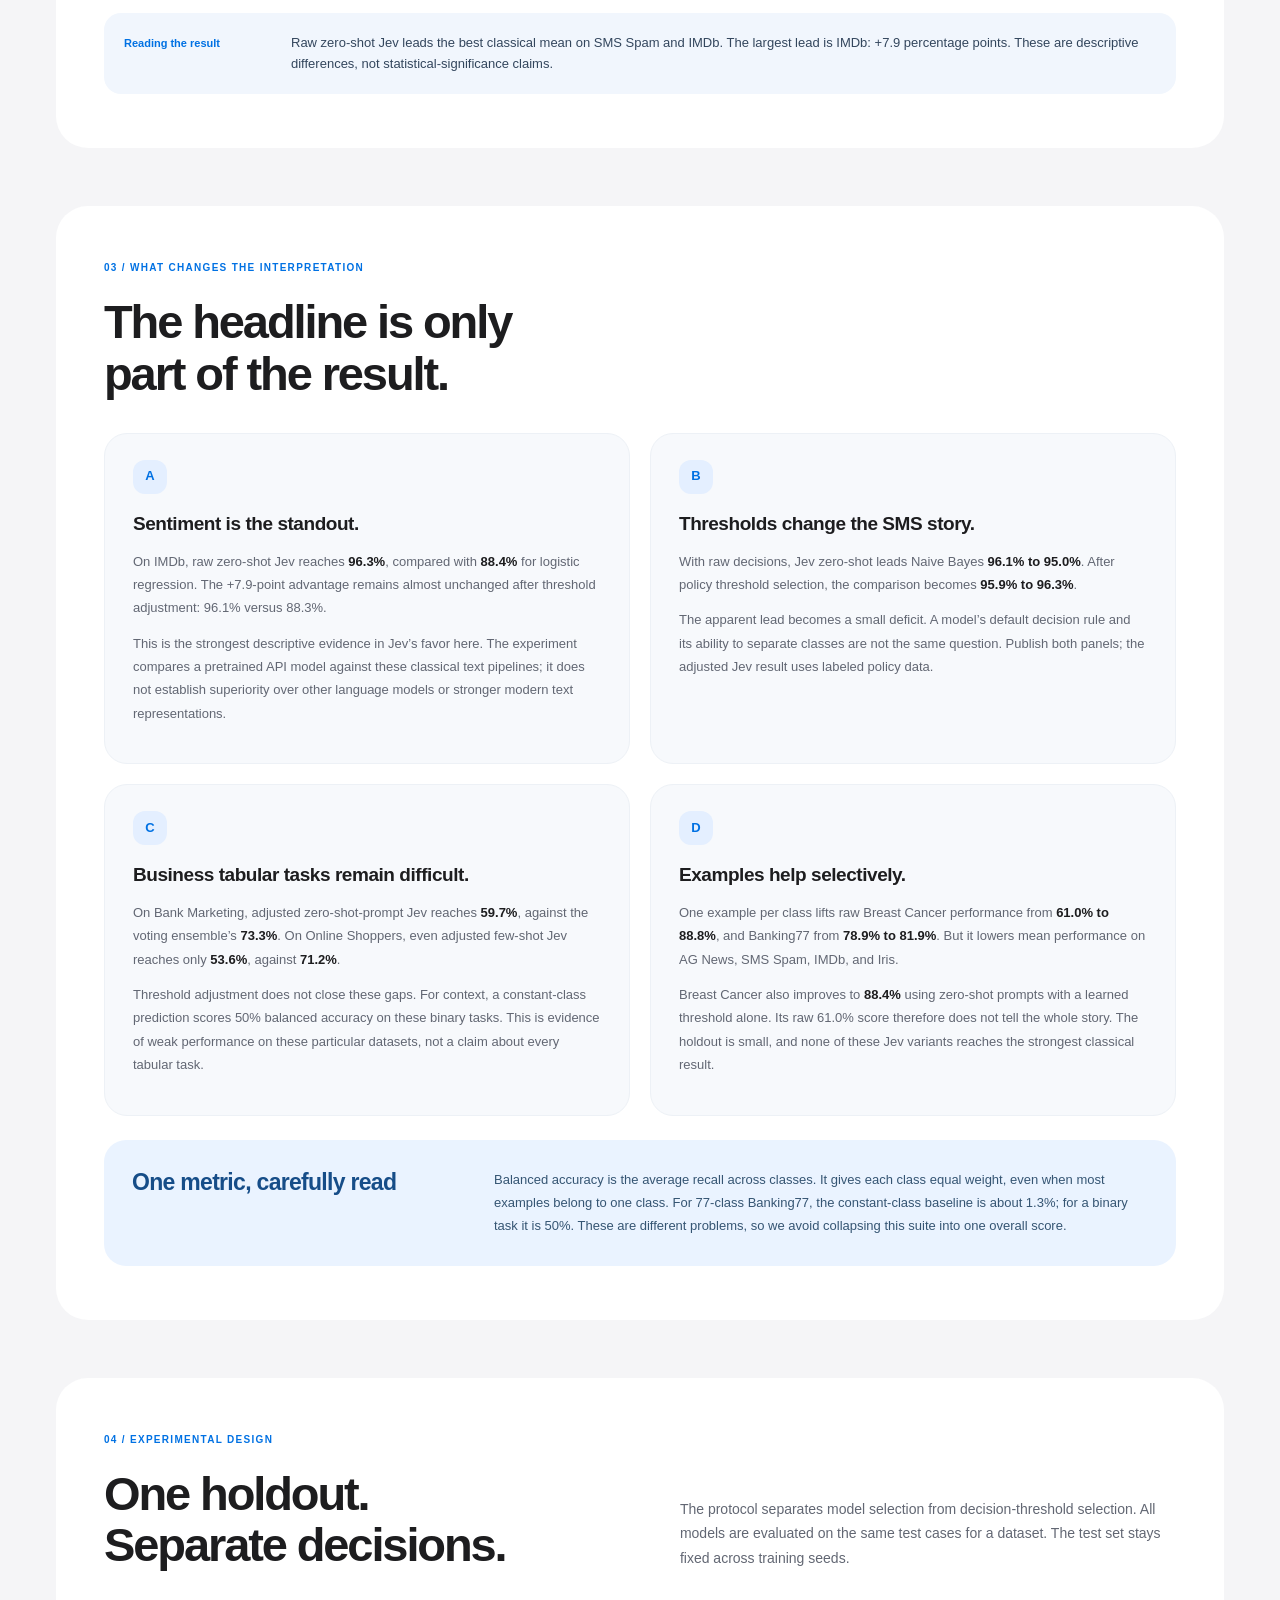
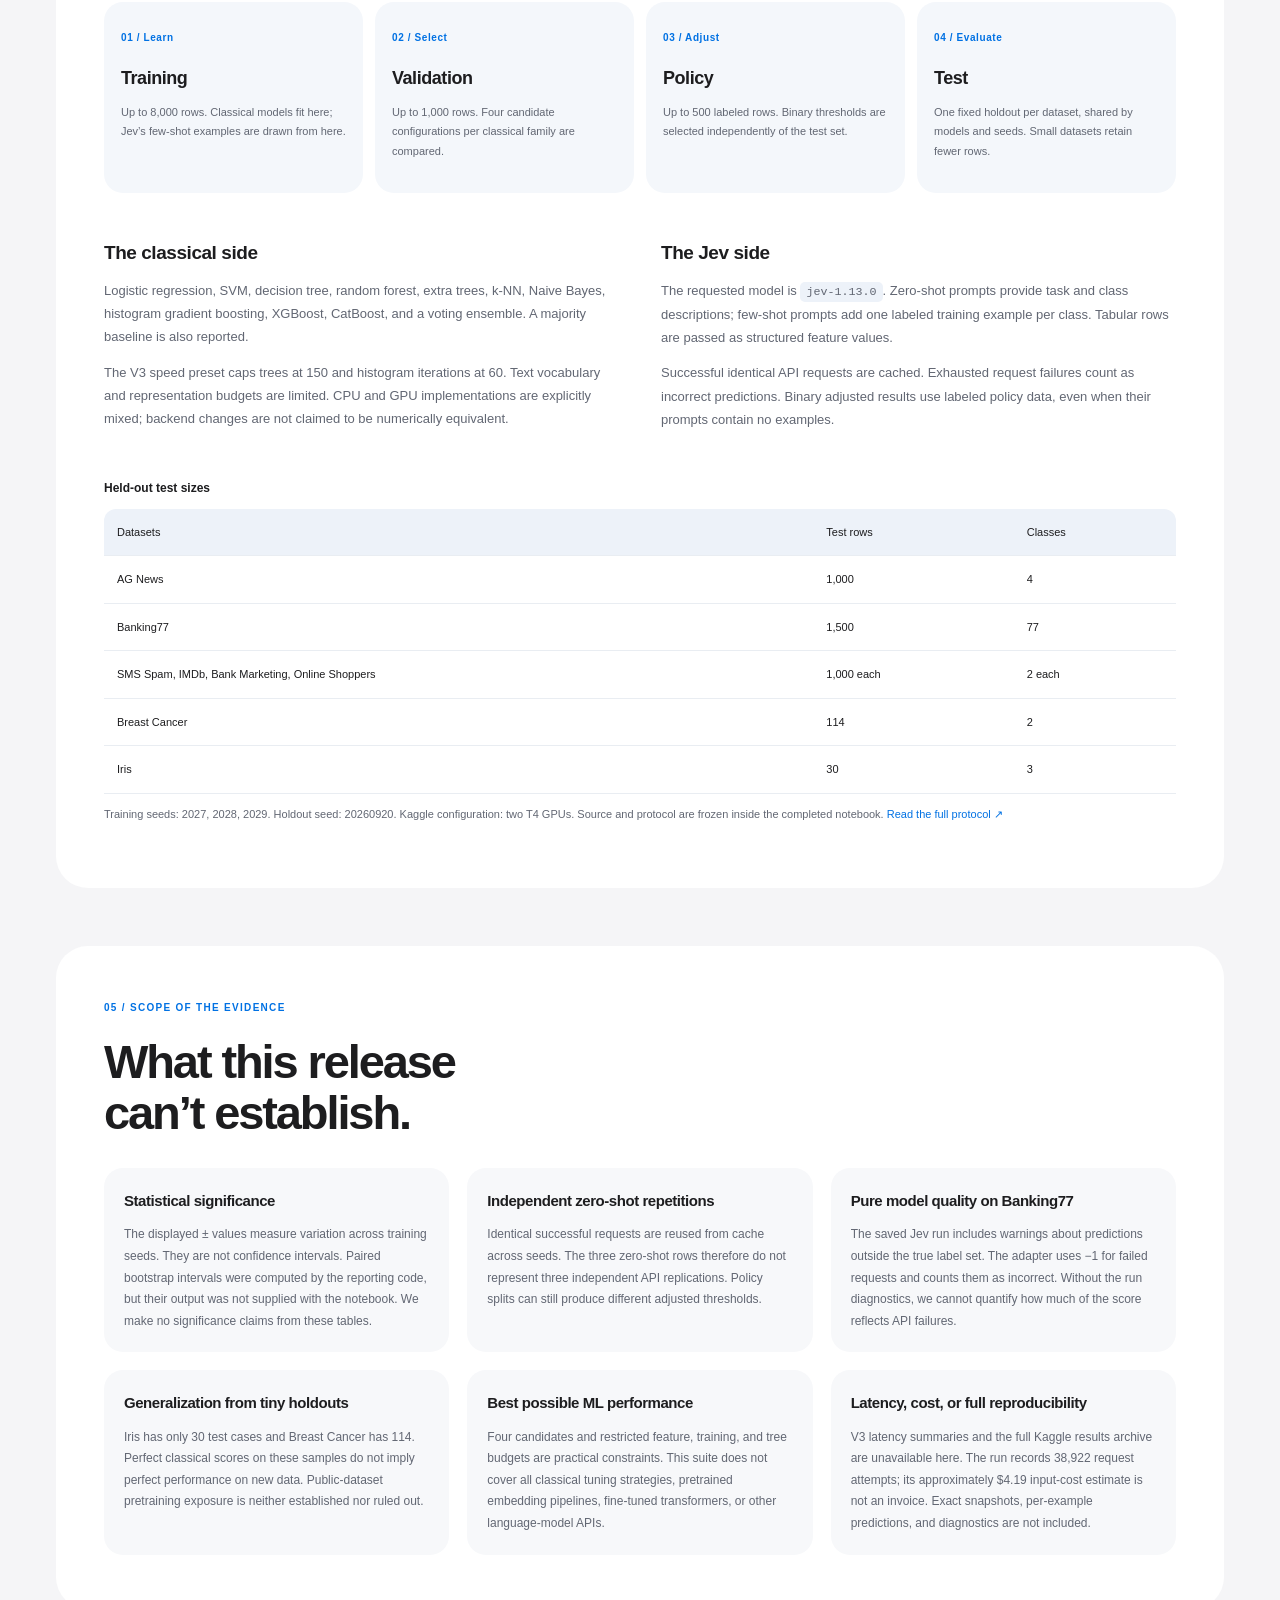
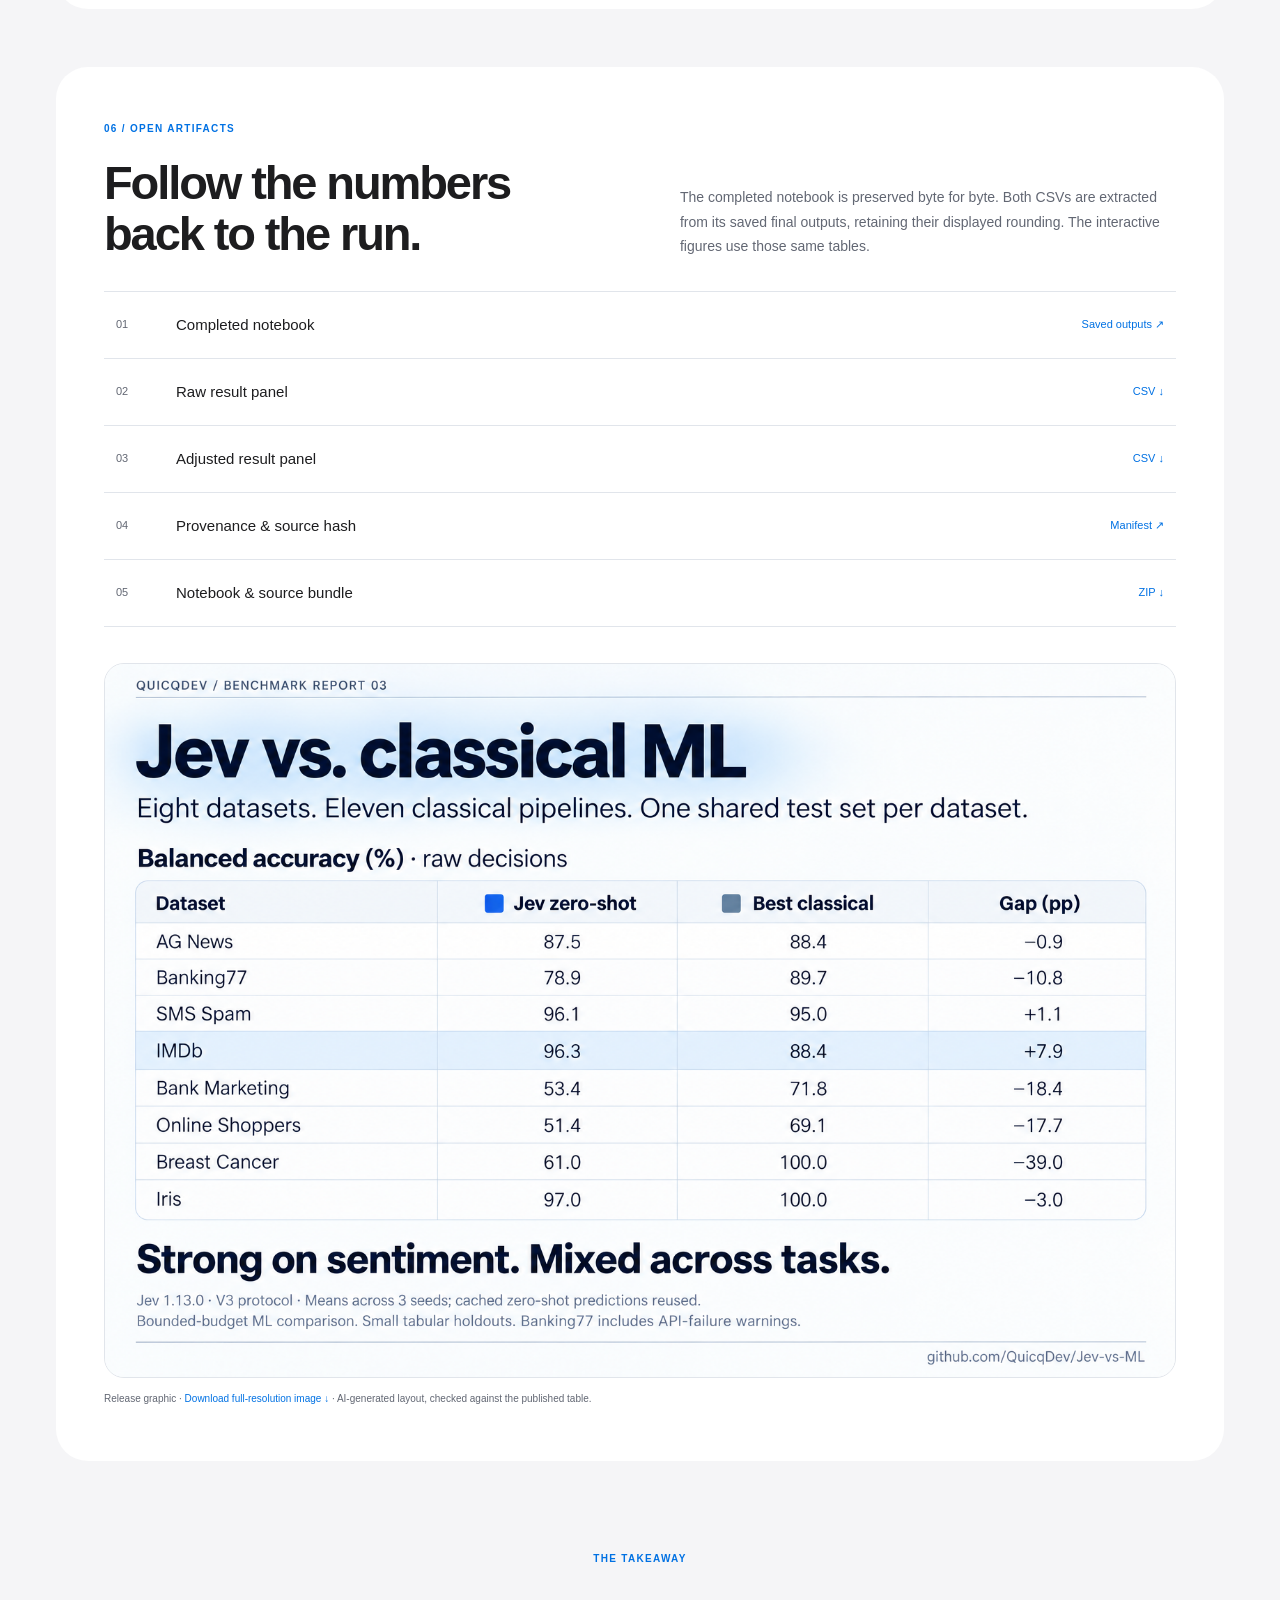
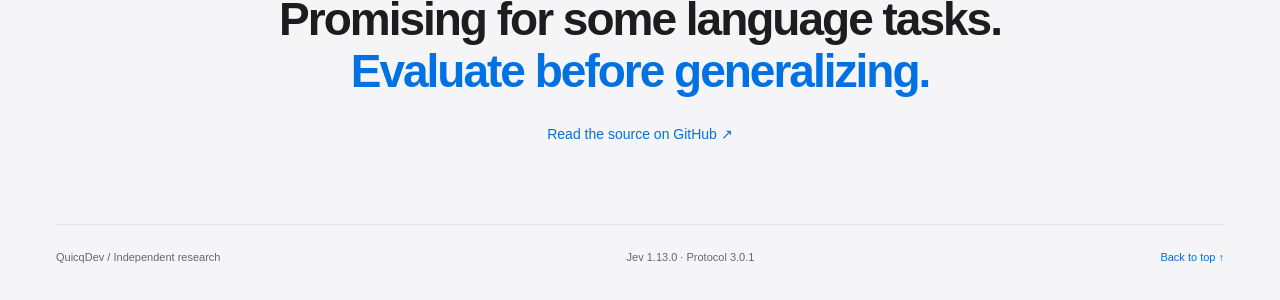
==== commit 9fe2103c: "Lead report with full benchmark table and Jev-first columns" ====
--- a/docs/index.html
+++ b/docs/index.html
@@ -10,33 +10,33 @@
 <script defer src="assets/data.js"></script><script defer src="assets/report.js"></script>
 </head>
 <body>
-<a class="skip" href="#results">Skip to results</a>
-<header class="masthead"><a class="wordmark" href="#">QuicqDev <span>Research notes</span></a><nav aria-label="Main"><a href="#results">Results</a><a href="#analysis">Analysis</a><a href="#method">Method</a><a href="https://github.com/QuicqDev/Jev-vs-ML">GitHub ↗</a></nav></header>
+<a class="skip" href="#full-results">Skip to results</a>
+<header class="masthead"><a class="wordmark" href="#">QuicqDev <span>Research notes</span></a><nav aria-label="Main"><a href="#full-results">Results</a><a href="#analysis">Analysis</a><a href="#method">Method</a><a href="https://github.com/QuicqDev/Jev-vs-ML">GitHub ↗</a></nav></header>
 <main>
 <section class="hero" aria-labelledby="title"><div class="eyebrow"><span class="dot"></span> Independent benchmark <span class="issue">Report 03 / September 2026</span></div>
 <h1 id="title">Jev vs.<br><em>classical ML.</em></h1>
-<div class="hero-bottom"><p class="dek">Strong on sentiment. <br>Mixed across tasks.</p><div class="intro"><p>We compared Jev 1.13.0 with eleven classical classification pipelines across eight datasets. Its largest advantage was on IMDb. Across the rest of the suite, the picture was more nuanced.</p><a class="text-link" href="#results">Explore the evidence <span>↓</span></a></div></div>
+<div class="hero-bottom"><p class="dek">Strong on sentiment. <br>Mixed across tasks.</p><div class="intro"><p>We compared Jev 1.13.0 with eleven classical classification pipelines across eight datasets. Its largest advantage was on IMDb. Across the rest of the suite, the picture was more nuanced.</p><a class="text-link" href="#full-results">Explore the evidence <span>↓</span></a></div></div>
 <div class="facts"><div><strong>08</strong><span>datasets</span></div><div><strong>11</strong><span>classical pipelines</span></div><div><strong>03</strong><span>training seeds</span></div><div><strong>01</strong><span>shared test set per dataset</span></div></div>
 <p class="margin-note">Protocol 3.0.1 · Bounded-budget comparison · Balanced accuracy · Not affiliated with OpenAI or Anthropic</p></section>
-<section id="results" class="section"><div class="section-label">01 / The results</div><div class="section-heading"><h2>A different story<br>for each task.</h2><p>Compare Jev with the highest-scoring classical pipeline on each dataset. Start with raw decisions, then see what changes when binary thresholds are learned from separate labeled data.</p></div>
+<section id="full-results" class="section"><div class="section-label">01 / Inspect the full comparison</div><div class="section-heading"><h2>Every model.<br>Both decision rules.</h2><p>Switch between raw and threshold-adjusted decisions. Jev’s columns appear first. Each cell shows mean ± sample standard deviation across three training seeds on the same test cases. Bold blue cells mark the best displayed mean in each row, including ties.</p></div>
 <div class="controls"><fieldset><legend>Decision rule</legend><div class="segmented"><label><input type="radio" name="panel" value="raw" checked><span>Raw decisions</span></label><label><input type="radio" name="panel" value="adjusted"><span>Threshold-adjusted</span></label></div></fieldset><label class="filter">Dataset type<select id="dataset-filter"><option value="all">All eight datasets</option><option value="text">Text classification</option><option value="tabular">Tabular classification</option></select></label></div>
 <p id="panel-note" class="context" aria-live="polite">Raw: default decision rules after classical model selection. Jev zero-shot uses no task examples or policy threshold fitting.</p>
+<div class="table-toolbar"><span id="table-panel">Raw decisions · 14 model columns</span><a id="csv-download" href="data/raw_balanced_accuracy.csv" download>Download this panel ↓</a></div>
+<div class="table-scroll" role="region" aria-label="Full benchmark scores; scroll horizontally" tabindex="0"><table id="full-table"><caption class="sr-only">Raw balanced accuracy: mean ± sample standard deviation, three seeds.</caption><thead><tr><th scope="col">Dataset</th><th scope="col">Jev zero-shot</th><th scope="col">Jev few-shot</th><th scope="col">Logistic regression</th><th scope="col">SVM</th><th scope="col">Decision tree</th><th scope="col">Random forest</th><th scope="col">Extra trees</th><th scope="col">k-NN</th><th scope="col">Naive Bayes</th><th scope="col">Hist gradient boost</th><th scope="col">XGBoost</th><th scope="col">CatBoost</th><th scope="col">Voting ensemble</th><th scope="col">Majority baseline</th></tr></thead><tbody><tr><th scope="row">AG News</th><td class="jev-cell ">87.5 ± 0.0</td><td class="jev-cell ">86.3 ± 0.6</td><td class="">87.4 ± 0.8</td><td class="best"><strong>88.4 ± 0.3</strong></td><td class="">67.5 ± 0.9</td><td class="">71.6 ± 1.1</td><td class="">75.1 ± 0.7</td><td class="">78.4 ± 0.3</td><td class="">87.4 ± 0.2</td><td class="">80.3 ± 0.8</td><td class="">82.6 ± 0.2</td><td class="">82.0 ± 1.0</td><td class="">87.0 ± 1.0</td><td class="">25.0 ± 0.0</td></tr><tr><th scope="row">Banking77</th><td class="jev-cell ">78.9 ± 0.0</td><td class="jev-cell ">81.9 ± 1.7</td><td class="">89.4 ± 0.2</td><td class="best"><strong>89.7 ± 0.6</strong></td><td class="">62.2 ± 0.9</td><td class="">68.2 ± 1.4</td><td class="">69.8 ± 0.4</td><td class="">58.4 ± 1.9</td><td class="">86.0 ± 0.5</td><td class="">62.2 ± 1.2</td><td class="">71.9 ± 0.4</td><td class="">68.1 ± 0.7</td><td class="">86.2 ± 0.4</td><td class="">1.3 ± 0.0</td></tr><tr><th scope="row">SMS Spam</th><td class="jev-cell best"><strong>96.1 ± 0.0</strong></td><td class="jev-cell ">95.6 ± 0.9</td><td class="">86.4 ± 8.1</td><td class="">93.7 ± 0.0</td><td class="">85.7 ± 2.8</td><td class="">89.0 ± 0.3</td><td class="">88.7 ± 0.8</td><td class="">87.8 ± 2.8</td><td class="">95.0 ± 1.9</td><td class="">92.1 ± 0.1</td><td class="">88.3 ± 2.8</td><td class="">90.7 ± 1.6</td><td class="">89.0 ± 0.8</td><td class="">50.0 ± 0.0</td></tr><tr><th scope="row">IMDb</th><td class="jev-cell best"><strong>96.3 ± 0.0</strong></td><td class="jev-cell ">95.9 ± 0.5</td><td class="">88.4 ± 0.2</td><td class="">87.8 ± 0.9</td><td class="">70.7 ± 1.1</td><td class="">81.2 ± 0.8</td><td class="">83.3 ± 1.1</td><td class="">79.9 ± 1.5</td><td class="">86.2 ± 0.4</td><td class="">83.2 ± 0.3</td><td class="">83.6 ± 0.2</td><td class="">84.0 ± 0.2</td><td class="">87.3 ± 0.2</td><td class="">50.0 ± 0.0</td></tr><tr><th scope="row">Bank Marketing</th><td class="jev-cell ">53.4 ± 0.0</td><td class="jev-cell ">55.3 ± 3.1</td><td class="">58.0 ± 0.6</td><td class="best"><strong>71.8 ± 0.7</strong></td><td class="">66.0 ± 4.8</td><td class="">59.3 ± 1.4</td><td class="">60.2 ± 0.3</td><td class="">55.5 ± 0.5</td><td class="">71.0 ± 0.4</td><td class="">63.9 ± 7.4</td><td class="">64.1 ± 7.0</td><td class="">62.3 ± 7.8</td><td class="">61.4 ± 5.5</td><td class="">50.0 ± 0.0</td></tr><tr><th scope="row">Online Shoppers</th><td class="jev-cell ">51.4 ± 0.0</td><td class="jev-cell ">54.7 ± 9.5</td><td class="">63.8 ± 11.0</td><td class="best"><strong>69.1 ± 0.3</strong></td><td class="">60.3 ± 5.1</td><td class="">56.8 ± 6.5</td><td class="">53.3 ± 3.8</td><td class="">51.2 ± 1.3</td><td class="">59.5 ± 0.4</td><td class="">51.8 ± 0.8</td><td class="">65.1 ± 9.5</td><td class="">63.7 ± 10.0</td><td class="">63.5 ± 10.0</td><td class="">50.0 ± 0.0</td></tr><tr><th scope="row">Breast Cancer</th><td class="jev-cell ">61.0 ± 0.0</td><td class="jev-cell ">88.8 ± 5.5</td><td class="">99.5 ± 0.4</td><td class="best"><strong>100.0 ± 0.0</strong></td><td class="">94.0 ± 2.2</td><td class="">96.6 ± 1.9</td><td class="">97.4 ± 1.2</td><td class="best"><strong>100.0 ± 0.0</strong></td><td class="">92.2 ± 0.7</td><td class="">97.3 ± 0.6</td><td class="">97.7 ± 0.4</td><td class="">98.0 ± 0.6</td><td class="">99.1 ± 0.4</td><td class="">50.0 ± 0.0</td></tr><tr><th scope="row">Iris</th><td class="jev-cell ">97.0 ± 0.0</td><td class="jev-cell ">94.5 ± 4.8</td><td class="best"><strong>100.0 ± 0.0</strong></td><td class="best"><strong>100.0 ± 0.0</strong></td><td class="">97.5 ± 2.1</td><td class="">98.9 ± 1.9</td><td class="best"><strong>100.0 ± 0.0</strong></td><td class="">97.8 ± 3.9</td><td class="best"><strong>100.0 ± 0.0</strong></td><td class="best"><strong>100.0 ± 0.0</strong></td><td class="">95.7 ± 2.1</td><td class="">97.5 ± 2.1</td><td class="best"><strong>100.0 ± 0.0</strong></td><td class="">33.3 ± 0.0</td></tr></tbody></table></div><p class="figure-note">Scroll horizontally to inspect all columns. Sample SD is not a confidence interval. Zero SD on cached zero-shot predictions is not independent evidence of repeatability.</p>
+</section>
+<section id="results" class="section"><div class="section-label">02 / Compare the results</div><div class="section-heading"><h2>A different story<br>for each task.</h2><p>Compare Jev with the highest-scoring classical pipeline on each dataset. The controls in the full table above also update this chart. Compare raw decisions with binary thresholds learned from separate labeled data.</p></div>
 <div class="legend"><span><i class="zero"></i>Jev zero-shot prompts</span><span><i class="few"></i>Jev few-shot prompts</span><span><i class="classic"></i>Best classical pipeline</span></div>
 <div class="chart-shell"><div class="chart-head"><span>Balanced accuracy (%)</span><span>Higher is better</span></div><div id="comparison-chart"><div class="chart-row"><div class="chart-label"><strong>AG News</strong><small>Text · 1,000 test rows</small></div><div class="bars"><div class="bar-line" style="--value:87.5%" aria-label="Jev zero-shot prompts: 87.5%"><span class="bar zero"></span><span class="value">87.5</span></div><div class="bar-line" style="--value:86.3%" aria-label="Jev few-shot prompts: 86.3%"><span class="bar few"></span><span class="value">86.3</span></div><div class="bar-line" style="--value:88.4%" aria-label="Best classical pipeline: 88.4%"><span class="bar classic"></span><span class="value">88.4</span></div></div></div><div class="chart-row"><div class="chart-label"><strong>Banking77</strong><small>Text · 1,500 test rows</small></div><div class="bars"><div class="bar-line" style="--value:78.9%" aria-label="Jev zero-shot prompts: 78.9%"><span class="bar zero"></span><span class="value">78.9</span></div><div class="bar-line" style="--value:81.9%" aria-label="Jev few-shot prompts: 81.9%"><span class="bar few"></span><span class="value">81.9</span></div><div class="bar-line" style="--value:89.7%" aria-label="Best classical pipeline: 89.7%"><span class="bar classic"></span><span class="value">89.7</span></div></div></div><div class="chart-row"><div class="chart-label"><strong>SMS Spam</strong><small>Text · 1,000 test rows</small></div><div class="bars"><div class="bar-line" style="--value:96.1%" aria-label="Jev zero-shot prompts: 96.1%"><span class="bar zero"></span><span class="value">96.1</span></div><div class="bar-line" style="--value:95.6%" aria-label="Jev few-shot prompts: 95.6%"><span class="bar few"></span><span class="value">95.6</span></div><div class="bar-line" style="--value:95.0%" aria-label="Best classical pipeline: 95.0%"><span class="bar classic"></span><span class="value">95.0</span></div></div></div><div class="chart-row"><div class="chart-label"><strong>IMDb</strong><small>Text · 1,000 test rows</small></div><div class="bars"><div class="bar-line" style="--value:96.3%" aria-label="Jev zero-shot prompts: 96.3%"><span class="bar zero"></span><span class="value">96.3</span></div><div class="bar-line" style="--value:95.9%" aria-label="Jev few-shot prompts: 95.9%"><span class="bar few"></span><span class="value">95.9</span></div><div class="bar-line" style="--value:88.4%" aria-label="Best classical pipeline: 88.4%"><span class="bar classic"></span><span class="value">88.4</span></div></div></div><div class="chart-row"><div class="chart-label"><strong>Bank Marketing</strong><small>Tabular · 1,000 test rows</small></div><div class="bars"><div class="bar-line" style="--value:53.4%" aria-label="Jev zero-shot prompts: 53.4%"><span class="bar zero"></span><span class="value">53.4</span></div><div class="bar-line" style="--value:55.3%" aria-label="Jev few-shot prompts: 55.3%"><span class="bar few"></span><span class="value">55.3</span></div><div class="bar-line" style="--value:71.8%" aria-label="Best classical pipeline: 71.8%"><span class="bar classic"></span><span class="value">71.8</span></div></div></div><div class="chart-row"><div class="chart-label"><strong>Online Shoppers</strong><small>Tabular · 1,000 test rows</small></div><div class="bars"><div class="bar-line" style="--value:51.4%" aria-label="Jev zero-shot prompts: 51.4%"><span class="bar zero"></span><span class="value">51.4</span></div><div class="bar-line" style="--value:54.7%" aria-label="Jev few-shot prompts: 54.7%"><span class="bar few"></span><span class="value">54.7</span></div><div class="bar-line" style="--value:69.1%" aria-label="Best classical pipeline: 69.1%"><span class="bar classic"></span><span class="value">69.1</span></div></div></div><div class="chart-row"><div class="chart-label"><strong>Breast Cancer</strong><small>Tabular · 114 test rows</small></div><div class="bars"><div class="bar-line" style="--value:61.0%" aria-label="Jev zero-shot prompts: 61.0%"><span class="bar zero"></span><span class="value">61.0</span></div><div class="bar-line" style="--value:88.8%" aria-label="Jev few-shot prompts: 88.8%"><span class="bar few"></span><span class="value">88.8</span></div><div class="bar-line" style="--value:100.0%" aria-label="Best classical pipeline: 100.0%"><span class="bar classic"></span><span class="value">100.0</span></div></div></div><div class="chart-row"><div class="chart-label"><strong>Iris</strong><small>Tabular · 30 test rows</small></div><div class="bars"><div class="bar-line" style="--value:97.0%" aria-label="Jev zero-shot prompts: 97.0%"><span class="bar zero"></span><span class="value">97.0</span></div><div class="bar-line" style="--value:94.5%" aria-label="Jev few-shot prompts: 94.5%"><span class="bar few"></span><span class="value">94.5</span></div><div class="bar-line" style="--value:100.0%" aria-label="Best classical pipeline: 100.0%"><span class="bar classic"></span><span class="value">100.0</span></div></div></div><div class="axis" aria-hidden="true"><span>0</span><span>25</span><span>50</span><span>75</span><span>100</span></div></div></div>
 <p class="figure-note">Figure 1. Mean balanced accuracy, with a common 0–100% scale. Values are rounded to one decimal. The classical comparator is the highest test mean among the eleven pipelines in that panel, selected retrospectively. It is not a deployment selection rule. <a href="#limits">Read uncertainty notes ↓</a></p>
 <div class="takeaway"><span>Reading the result</span><p id="result-takeaway" aria-live="polite">Raw zero-shot Jev leads the best classical mean on IMDb and SMS Spam. The largest lead is IMDb: +7.9 percentage points. These are descriptive differences, not statistical-significance claims.</p></div>
 <noscript><p class="context">The raw chart and complete raw table are available without JavaScript. Enable JavaScript to switch panels, or download the adjusted CSV below.</p></noscript>
 </section>
-<section id="analysis" class="section"><div class="section-label">02 / What changes the interpretation</div><h2>The headline is only<br>part of the result.</h2>
+<section id="analysis" class="section"><div class="section-label">03 / What changes the interpretation</div><h2>The headline is only<br>part of the result.</h2>
 <div class="analysis-grid"><article><div class="article-number">A</div><h3>Sentiment is the standout.</h3><p>On IMDb, raw zero-shot Jev reaches <strong>96.3%</strong>, compared with <strong>88.4%</strong> for logistic regression. The +7.9-point advantage remains almost unchanged after threshold adjustment: 96.1% versus 88.3%.</p><p>This is the strongest descriptive evidence in Jev’s favor here. The experiment compares a pretrained API model against these classical text pipelines; it does not establish superiority over other language models or stronger modern text representations.</p></article>
 <article><div class="article-number">B</div><h3>Thresholds change the SMS story.</h3><p>With raw decisions, Jev zero-shot leads Naive Bayes <strong>96.1% to 95.0%</strong>. After policy threshold selection, the comparison becomes <strong>95.9% to 96.3%</strong>.</p><p>The apparent lead becomes a small deficit. A model’s default decision rule and its ability to separate classes are not the same question. Publish both panels; the adjusted Jev result uses labeled policy data.</p></article>
 <article><div class="article-number">C</div><h3>Business tabular tasks remain difficult.</h3><p>On Bank Marketing, adjusted zero-shot-prompt Jev reaches <strong>59.7%</strong>, against the voting ensemble’s <strong>73.3%</strong>. On Online Shoppers, even adjusted few-shot Jev reaches only <strong>53.6%</strong>, against <strong>71.2%</strong>.</p><p>Threshold adjustment does not close these gaps. For context, a constant-class prediction scores 50% balanced accuracy on these binary tasks. This is evidence of weak performance on these particular datasets, not a claim about every tabular task.</p></article>
 <article><div class="article-number">D</div><h3>Examples help selectively.</h3><p>One example per class lifts raw Breast Cancer performance from <strong>61.0% to 88.8%</strong>, and Banking77 from <strong>78.9% to 81.9%</strong>. But it lowers mean performance on AG News, SMS Spam, IMDb, and Iris.</p><p>Breast Cancer also improves to <strong>88.4%</strong> using zero-shot prompts with a learned threshold alone. Its raw 61.0% score therefore does not tell the whole story. The holdout is small, and none of these Jev variants reaches the strongest classical result.</p></article></div>
 <div class="editorial-note"><span>One metric, carefully read</span><p>Balanced accuracy is the average recall across classes. It gives each class equal weight, even when most examples belong to one class. For 77-class Banking77, the constant-class baseline is about 1.3%; for a binary task it is 50%. These are different problems, so we avoid collapsing this suite into one overall score.</p></div>
-</section>
-<section id="full-results" class="section"><div class="section-label">03 / Inspect the full comparison</div><div class="section-heading"><h2>Every model.<br>Both decision rules.</h2><p>Use the decision-rule control above to update this table. Each cell shows mean ± sample standard deviation across three training seeds on the same test cases. Bold cells mark the highest displayed mean in each row.</p></div>
-<div class="table-toolbar"><span id="table-panel">Raw decisions · 14 model columns</span><a id="csv-download" href="data/raw_balanced_accuracy.csv" download>Download this panel ↓</a></div>
-<div class="table-scroll" role="region" aria-label="Full benchmark scores; scroll horizontally" tabindex="0"><table id="full-table"><caption class="sr-only">Raw balanced accuracy: mean ± sample standard deviation, three seeds.</caption><thead><tr><th scope="col">Dataset</th><th scope="col">Logistic regression</th><th scope="col">SVM</th><th scope="col">Decision tree</th><th scope="col">Random forest</th><th scope="col">Extra trees</th><th scope="col">k-NN</th><th scope="col">Naive Bayes</th><th scope="col">Hist gradient boost</th><th scope="col">XGBoost</th><th scope="col">CatBoost</th><th scope="col">Voting ensemble</th><th scope="col">Majority baseline</th><th scope="col">Jev zero-shot</th><th scope="col">Jev few-shot</th></tr></thead><tbody><tr><th scope="row">AG News</th><td class="">87.4 ± 0.8</td><td class="best">88.4 ± 0.3</td><td class="">67.5 ± 0.9</td><td class="">71.6 ± 1.1</td><td class="">75.1 ± 0.7</td><td class="">78.4 ± 0.3</td><td class="">87.4 ± 0.2</td><td class="">80.3 ± 0.8</td><td class="">82.6 ± 0.2</td><td class="">82.0 ± 1.0</td><td class="">87.0 ± 1.0</td><td class="">25.0 ± 0.0</td><td class="jev-cell ">87.5 ± 0.0</td><td class="jev-cell ">86.3 ± 0.6</td></tr><tr><th scope="row">Banking77</th><td class="">89.4 ± 0.2</td><td class="best">89.7 ± 0.6</td><td class="">62.2 ± 0.9</td><td class="">68.2 ± 1.4</td><td class="">69.8 ± 0.4</td><td class="">58.4 ± 1.9</td><td class="">86.0 ± 0.5</td><td class="">62.2 ± 1.2</td><td class="">71.9 ± 0.4</td><td class="">68.1 ± 0.7</td><td class="">86.2 ± 0.4</td><td class="">1.3 ± 0.0</td><td class="jev-cell ">78.9 ± 0.0</td><td class="jev-cell ">81.9 ± 1.7</td></tr><tr><th scope="row">SMS Spam</th><td class="">86.4 ± 8.1</td><td class="">93.7 ± 0.0</td><td class="">85.7 ± 2.8</td><td class="">89.0 ± 0.3</td><td class="">88.7 ± 0.8</td><td class="">87.8 ± 2.8</td><td class="">95.0 ± 1.9</td><td class="">92.1 ± 0.1</td><td class="">88.3 ± 2.8</td><td class="">90.7 ± 1.6</td><td class="">89.0 ± 0.8</td><td class="">50.0 ± 0.0</td><td class="jev-cell best">96.1 ± 0.0</td><td class="jev-cell ">95.6 ± 0.9</td></tr><tr><th scope="row">IMDb</th><td class="">88.4 ± 0.2</td><td class="">87.8 ± 0.9</td><td class="">70.7 ± 1.1</td><td class="">81.2 ± 0.8</td><td class="">83.3 ± 1.1</td><td class="">79.9 ± 1.5</td><td class="">86.2 ± 0.4</td><td class="">83.2 ± 0.3</td><td class="">83.6 ± 0.2</td><td class="">84.0 ± 0.2</td><td class="">87.3 ± 0.2</td><td class="">50.0 ± 0.0</td><td class="jev-cell best">96.3 ± 0.0</td><td class="jev-cell ">95.9 ± 0.5</td></tr><tr><th scope="row">Bank Marketing</th><td class="">58.0 ± 0.6</td><td class="best">71.8 ± 0.7</td><td class="">66.0 ± 4.8</td><td class="">59.3 ± 1.4</td><td class="">60.2 ± 0.3</td><td class="">55.5 ± 0.5</td><td class="">71.0 ± 0.4</td><td class="">63.9 ± 7.4</td><td class="">64.1 ± 7.0</td><td class="">62.3 ± 7.8</td><td class="">61.4 ± 5.5</td><td class="">50.0 ± 0.0</td><td class="jev-cell ">53.4 ± 0.0</td><td class="jev-cell ">55.3 ± 3.1</td></tr><tr><th scope="row">Online Shoppers</th><td class="">63.8 ± 11.0</td><td class="best">69.1 ± 0.3</td><td class="">60.3 ± 5.1</td><td class="">56.8 ± 6.5</td><td class="">53.3 ± 3.8</td><td class="">51.2 ± 1.3</td><td class="">59.5 ± 0.4</td><td class="">51.8 ± 0.8</td><td class="">65.1 ± 9.5</td><td class="">63.7 ± 10.0</td><td class="">63.5 ± 10.0</td><td class="">50.0 ± 0.0</td><td class="jev-cell ">51.4 ± 0.0</td><td class="jev-cell ">54.7 ± 9.5</td></tr><tr><th scope="row">Breast Cancer</th><td class="">99.5 ± 0.4</td><td class="best">100.0 ± 0.0</td><td class="">94.0 ± 2.2</td><td class="">96.6 ± 1.9</td><td class="">97.4 ± 1.2</td><td class="best">100.0 ± 0.0</td><td class="">92.2 ± 0.7</td><td class="">97.3 ± 0.6</td><td class="">97.7 ± 0.4</td><td class="">98.0 ± 0.6</td><td class="">99.1 ± 0.4</td><td class="">50.0 ± 0.0</td><td class="jev-cell ">61.0 ± 0.0</td><td class="jev-cell ">88.8 ± 5.5</td></tr><tr><th scope="row">Iris</th><td class="best">100.0 ± 0.0</td><td class="best">100.0 ± 0.0</td><td class="">97.5 ± 2.1</td><td class="">98.9 ± 1.9</td><td class="best">100.0 ± 0.0</td><td class="">97.8 ± 3.9</td><td class="best">100.0 ± 0.0</td><td class="best">100.0 ± 0.0</td><td class="">95.7 ± 2.1</td><td class="">97.5 ± 2.1</td><td class="best">100.0 ± 0.0</td><td class="">33.3 ± 0.0</td><td class="jev-cell ">97.0 ± 0.0</td><td class="jev-cell ">94.5 ± 4.8</td></tr></tbody></table></div><p class="figure-note">Scroll horizontally to inspect all columns. Sample SD is not a confidence interval. Zero SD on cached zero-shot predictions is not independent evidence of repeatability.</p>
 </section>
 <section id="method" class="section"><div class="section-label">04 / Experimental design</div><div class="section-heading"><h2>One holdout.<br>Separate decisions.</h2><p>The protocol separates model selection from decision-threshold selection. All models are evaluated on the same test cases for a dataset. The test set stays fixed across training seeds.</p></div>
 <div class="method-flow"><div><span>01 / Learn</span><h3>Training</h3><p>Up to 8,000 rows. Classical models fit here; Jev’s few-shot examples are drawn from here.</p></div><div><span>02 / Select</span><h3>Validation</h3><p>Up to 1,000 rows. Four candidate configurations per classical family are compared.</p></div><div><span>03 / Adjust</span><h3>Policy</h3><p>Up to 500 labeled rows. Binary thresholds are selected independently of the test set.</p></div><div><span>04 / Evaluate</span><h3>Test</h3><p>One fixed holdout per dataset, shared by models and seeds. Small datasets retain fewer rows.</p></div></div>
--- a/docs/assets/report.css
+++ b/docs/assets/report.css
@@ -1 +1,2 @@
 :root{--paper:#f5f5f7;--ink:#1d1d1f;--muted:#626773;--line:#e1e5eb;--accent:#0071e3;--few:#85bfff;--slate:#7c889b;--wash:#f0f5fb}*{box-sizing:border-box}html{scroll-behavior:smooth;scroll-padding-top:95px}body{margin:0;background:var(--paper);color:var(--ink);font:16px/1.6 -apple-system,BlinkMacSystemFont,'Segoe UI',Helvetica,Arial,sans-serif;-webkit-font-smoothing:antialiased}a{color:var(--accent);text-decoration:none}a:hover{text-decoration:underline}input,select{font:inherit}a:focus-visible,input:focus-visible+span,select:focus-visible,[tabindex]:focus-visible{outline:3px solid #0071e3;outline-offset:4px}.skip{position:fixed;top:-90px;left:20px;background:var(--ink);color:white;padding:12px;z-index:50}.skip:focus{top:12px}.masthead{height:76px;position:sticky;top:0;z-index:20;display:flex;align-items:center;justify-content:space-between;padding:0 max(40px,calc((100vw - 1152px)/2));background:rgba(250,252,255,.84);backdrop-filter:blur(24px) saturate(180%);border-bottom:1px solid rgba(210,218,228,.65)}.wordmark{font-size:20px;letter-spacing:-.7px;font-weight:700;color:var(--ink)}.wordmark:hover{text-decoration:none}.wordmark span{font-size:12px;font-weight:400;letter-spacing:0;border-left:1px solid #d4dbe5;padding-left:16px;margin-left:16px;color:var(--muted)}nav{display:flex;align-items:center;gap:28px;font-size:13px}nav a{color:var(--ink)}nav a:last-child{background:var(--accent);color:white;padding:7px 17px;border-radius:22px}main{max-width:1280px;margin:auto;padding:0 56px}.hero{text-align:center;padding:78px 0 0;position:relative;isolation:isolate}.hero:before{content:'';position:absolute;z-index:-1;left:-56px;right:-56px;top:0;height:660px;background:radial-gradient(ellipse at 50% 35%,#d9eaff 0%,#eef5ff 35%,transparent 70%);pointer-events:none}.eyebrow,.section-label{font-size:12px;font-weight:600;letter-spacing:1.3px;text-transform:uppercase}.hero .eyebrow{display:inline-flex;align-items:center;gap:9px;background:rgba(255,255,255,.85);border:1px solid #dbe7f5;border-radius:30px;padding:9px 15px;color:#435975}.dot{height:6px;width:6px;border-radius:50%;background:var(--accent)}.issue{font-size:10px;color:var(--muted);margin-left:12px;padding-left:16px;border-left:1px solid #d5e1ef}h1{font-size:clamp(70px,8vw,108px);line-height:1.01;font-weight:700;letter-spacing:-5.5px;margin:33px 0 28px}h1 em{font-style:normal;background:linear-gradient(120deg,#0050b5 12%,#007aff 62%,#56aaff);color:var(--accent);background-clip:text;-webkit-background-clip:text;-webkit-text-fill-color:transparent}.hero-bottom{max-width:680px;margin:auto}.dek{font-size:27px;line-height:1.35;letter-spacing:-.8px;font-weight:600;margin:0 0 16px}.dek br{display:none}.dek br:after{content:' '}.intro{font-size:17px;color:var(--muted);line-height:1.65;max-width:620px;margin:auto}.intro p{margin:0 0 25px}.text-link{display:inline-flex;align-items:center;gap:15px;font-size:14px;color:var(--accent)}.intro .text-link{background:var(--accent);color:white;padding:12px 24px;border-radius:28px;box-shadow:0 4px 12px #0071e314}.intro .text-link:hover{text-decoration:none;background:#0077ed}.facts{display:grid;grid-template-columns:repeat(4,1fr);background:white;border-radius:25px;margin:52px auto 0;padding:28px 0;box-shadow:0 8px 35px #23395d05;border:1px solid #e8edf4;max-width:1000px}.facts div{padding:0 18px;border-left:1px solid var(--line)}.facts div:first-child{border:0}.facts strong{font-size:40px;line-height:1;font-weight:600;letter-spacing:-2px;display:block;color:#123765}.facts span{font-size:12px;color:var(--muted);display:block;margin-top:11px}.margin-note,.figure-note{color:var(--muted);font-size:12px;line-height:1.65}.margin-note{margin:18px 0 0;font-size:10px}.section{padding:54px 48px;background:#fff;border-radius:32px;margin:58px 0}.section-label{color:var(--accent);margin-bottom:20px;font-size:10px}h2{font-size:47px;letter-spacing:-2.1px;line-height:1.09;font-weight:650;margin:0}.section-heading{display:grid;grid-template-columns:1.05fr 1fr;gap:55px;align-items:end;margin-bottom:32px}.section-heading>p{font-size:14px;color:var(--muted);margin:0;line-height:1.75}.controls{display:flex;justify-content:space-between;align-items:end;gap:20px;margin-top:34px}fieldset{border:0;padding:0;margin:0}legend,.filter{font-size:11px;color:var(--muted)}legend{margin-bottom:8px}.segmented{display:flex;gap:4px;background:#edf0f5;border:1px solid #e9edf3;border-radius:28px;padding:4px}.segmented label{cursor:pointer;position:relative}.segmented input{position:absolute;opacity:0;width:1px;height:1px}.segmented span{display:block;padding:10px 17px;font-size:12px;border-radius:24px;transition:background .18s,color .18s}.segmented input:checked+span{background:var(--accent);color:white;box-shadow:0 2px 7px #0071e322}.filter{display:flex;flex-direction:column;gap:8px}.filter select{background:#f8fafc;color:var(--ink);border:1px solid var(--line);padding:11px 30px 11px 14px;border-radius:12px;font-size:12px}.context{background:#f0f6ff;border:1px solid #e0ecfc;border-radius:14px;padding:14px 17px;font-size:12px;line-height:1.65;color:#355573;margin:19px 0}.legend{display:flex;flex-wrap:wrap;gap:21px;margin:26px 0 20px;font-size:11px}.legend span{display:flex;align-items:center;gap:7px}.legend i{width:9px;height:9px;border-radius:3px}.zero{background:var(--accent)}.few{background:var(--few)}.classic{background:var(--slate)}.chart-shell{border:1px solid var(--line);border-radius:20px;padding:20px 22px}.chart-head{display:flex;justify-content:space-between;color:var(--muted);font-size:10px;margin-bottom:8px}.chart-row{display:grid;grid-template-columns:148px 1fr;gap:20px;border-bottom:1px solid #edf0f4;padding:18px 0}.chart-label{padding-top:7px}.chart-label strong{display:block;font-size:12px;font-weight:600}.chart-label small{font-size:9px;color:var(--muted)}.bars{padding-right:40px;background:repeating-linear-gradient(to right,transparent 0,transparent calc(25% - 1px),#eef1f5 calc(25% - 1px),#eef1f5 25%);background-origin:content-box;background-clip:content-box}.bar-line{height:17px;position:relative;margin:4px 0}.bar{position:absolute;left:0;top:3px;width:var(--value);height:10px;border-radius:0 5px 5px 0}.bar-line .value{position:absolute;left:var(--value);padding-left:7px;font-size:10px;line-height:17px;font-variant-numeric:tabular-nums}.axis{display:flex;justify-content:space-between;margin-left:168px;margin-right:40px;padding-top:9px;font-size:9px;color:var(--muted)}.figure-note{font-size:11px}.takeaway{display:grid;grid-template-columns:145px 1fr;gap:22px;margin-top:23px;padding:20px;background:#f1f6fd;border-radius:17px}.takeaway>span{font-size:11px;color:var(--accent);font-weight:600;padding-top:2px}.takeaway p{font-size:13px;margin:0;color:#33465d}.analysis-grid{display:grid;grid-template-columns:1fr 1fr;gap:20px;margin-top:34px}.analysis-grid article{background:#f7f9fc;border:1px solid #edf1f6;border-radius:23px;padding:26px 28px}.article-number{display:flex;align-items:center;justify-content:center;background:#e4efff;border-radius:12px;width:34px;height:34px;color:var(--accent);font-weight:600;font-size:13px}h3{font-size:19px;letter-spacing:-.45px;line-height:1.35;font-weight:600;margin:17px 0 13px}.analysis-grid p,.method-details p,.limits-grid p{font-size:13px;color:var(--muted);line-height:1.8;margin:12px 0}.analysis-grid strong{font-weight:600;color:var(--ink)}.editorial-note{display:grid;grid-template-columns:1fr 2fr;gap:35px;margin-top:24px;padding:28px;background:#eaf3ff;border-radius:22px}.editorial-note span{font-size:23px;font-weight:600;line-height:1.3;letter-spacing:-.7px;color:#164d88}.editorial-note p{font-size:13px;color:#355573;margin:0;line-height:1.8}.table-toolbar{display:flex;justify-content:space-between;gap:20px;padding:15px 0;font-size:11px;color:var(--muted)}.table-scroll{overflow:auto;max-height:660px;border:1px solid var(--line);border-radius:17px}table{width:100%;border-collapse:separate;border-spacing:0;font-size:11px;line-height:1.5;font-variant-numeric:tabular-nums;text-align:left}th,td{padding:15px 13px;border-bottom:1px solid #e9edf2}#full-table th,#full-table td{min-width:124px;white-space:nowrap}#full-table thead th{background:#edf2f9;position:sticky;top:0;z-index:2;font-weight:600;white-space:normal;font-size:10px}#full-table tr>:first-child{position:sticky;left:0;background:white;min-width:140px;z-index:1}#full-table thead tr>:first-child{z-index:3;background:#edf2f9}#full-table .jev-cell{background:#edf5ff}#full-table td.best{font-weight:700;color:#005bb8;text-decoration:underline;text-underline-offset:4px}.method-flow{display:grid;grid-template-columns:repeat(4,1fr);gap:12px;margin:30px 0}.method-flow>div{padding:21px 17px;background:#f4f7fb;border-radius:19px}.method-flow span{font-size:10px;letter-spacing:.6px;color:var(--accent);font-weight:600}.method-flow h3{font-size:18px}.method-flow p{font-size:11px;color:var(--muted);line-height:1.75}.method-details{display:grid;grid-template-columns:1fr 1fr;gap:42px}.small-table{margin-top:23px}.small-table caption{text-align:left;font-size:12px;padding:12px 0;font-weight:600}.small-table th{font-weight:500}.small-table thead{background:#edf2f9}.small-table thead th:first-child{border-radius:12px 0 0 0}.small-table thead th:last-child{border-radius:0 12px 0 0}.limits-grid{display:grid;grid-template-columns:repeat(3,1fr);gap:18px;margin-top:30px}.limits-grid article{background:#f7f8fa;border-radius:19px;padding:20px}.limits-grid h3{font-size:15px;margin-top:3px}.limits-grid p{font-size:12px;margin-bottom:0}code{font-size:.9em;background:#edf2f9;padding:3px 6px;border-radius:5px}.artifact-links{border-top:1px solid var(--line)}.artifact-links a{display:grid;grid-template-columns:40px 1fr auto;align-items:center;gap:20px;padding:21px 12px;border-bottom:1px solid var(--line);color:var(--ink);transition:background .2s}.artifact-links a:hover{background:#f3f8ff;text-decoration:none}.artifact-links strong{font-size:15px;font-weight:500}.artifact-links span{font-size:11px;color:var(--muted)}.artifact-links a>span:last-child{color:var(--accent)}.release-figure{margin:36px 0 0}.release-figure img{display:block;width:100%;height:auto;border-radius:20px;border:1px solid var(--line)}figcaption{font-size:10px;color:var(--muted);margin-top:13px}.closing{text-align:center;padding:25px 0 78px}.closing .eyebrow{color:var(--accent);font-size:10px}.closing p{font-size:46px;letter-spacing:-2px;line-height:1.14;font-weight:650;margin:23px 0}.closing em{font-style:normal;color:var(--accent)}footer{max-width:1168px;margin:auto;display:flex;justify-content:space-between;gap:20px;border-top:1px solid var(--line);padding:24px 0 34px;font-size:11px;color:var(--muted)}.sr-only{position:absolute;width:1px;height:1px;padding:0;margin:-1px;overflow:hidden;clip:rect(0,0,0,0);white-space:nowrap;border:0}@media(min-width:1500px){main{max-width:1360px}}@media(max-width:1000px){main{padding:0 30px}.section{padding:40px 30px}.section-heading{gap:30px}h2{font-size:40px}.limits-grid{grid-template-columns:1fr 1fr}.wordmark span{display:none}.hero:before{left:-30px;right:-30px}.analysis-grid article{padding:23px}.method-flow{grid-template-columns:1fr 1fr}footer{margin:0 30px}.chart-row{grid-template-columns:125px 1fr;gap:16px}.axis{margin-left:141px}}@media(max-width:600px){html{scroll-padding-top:85px}.masthead{padding:0 21px;height:64px}.wordmark{font-size:19px}nav{gap:18px;font-size:11px}nav a:nth-child(2),nav a:nth-child(3){display:none}nav a:last-child{padding:6px 13px}main{padding:0 16px}.hero{padding-top:46px}.hero:before{left:-16px;right:-16px;height:560px}.hero .eyebrow{font-size:9px;letter-spacing:.8px;padding:7px 11px}.issue{display:none}h1{font-size:clamp(52px,13vw,77px);letter-spacing:-3px;margin:27px 0 22px;line-height:1.06}.dek{font-size:21px;letter-spacing:-.6px;margin-bottom:14px}.dek br{display:block}.intro{font-size:14px;padding:0 13px;line-height:1.7}.intro .text-link{font-size:13px;padding:11px 23px}.facts{grid-template-columns:1fr 1fr;margin-top:34px;padding:9px 0;border-radius:23px}.facts div{padding:16px 10px}.facts div:nth-child(3){border:0}.facts strong{font-size:34px}.facts span{font-size:10px;margin-top:8px}.margin-note{font-size:9px;margin:15px 8px 0}.section{margin:32px 0;padding:30px 20px;border-radius:26px}.section-label{font-size:9px;margin-bottom:18px}h2{font-size:35px;letter-spacing:-1.5px}.section-heading{grid-template-columns:1fr;gap:20px;margin-bottom:23px}.section-heading>p{font-size:13px}.controls{flex-direction:column;align-items:stretch;gap:14px;margin-top:24px}.segmented{display:flex;justify-content:center}.segmented label{flex:1;text-align:center}.segmented span{padding:10px 7px;font-size:11px}.filter select{width:100%;font-size:12px}.context{padding:12px;font-size:10px;border-radius:12px}.legend{font-size:9px;gap:10px 13px;margin:20px 0 16px}.legend span{gap:5px}.chart-shell{padding:14px 10px;border-radius:16px;margin:0 -5px}.chart-head{font-size:9px}.chart-row{grid-template-columns:86px 1fr;gap:8px;padding:15px 0}.chart-label strong{font-size:10px;line-height:1.4}.chart-label small{font-size:8px;display:block;margin-top:4px}.bars{padding-right:30px}.bar-line .value{font-size:9px;padding-left:4px}.axis{margin-left:94px;margin-right:30px;font-size:8px}.takeaway{grid-template-columns:1fr;gap:8px;padding:16px}.takeaway p{font-size:12px}.figure-note{font-size:10px}.analysis-grid,.method-details,.limits-grid{grid-template-columns:1fr;gap:16px}.analysis-grid article{padding:23px}.analysis-grid p,.method-details p{font-size:13px}.editorial-note{grid-template-columns:1fr;gap:14px;padding:22px}.editorial-note span{font-size:22px}.table-toolbar{font-size:9px;gap:12px}.method-flow{gap:10px}.method-flow>div{padding:18px 13px;border-radius:16px}.method-flow h3{font-size:16px}.method-flow p{font-size:10px}.small-table table{font-size:10px}.small-table th,.small-table td{padding:11px 8px}.limits-grid article{padding:21px}.artifact-links a{grid-template-columns:20px 1fr auto;gap:8px;padding:19px 0}.artifact-links strong{font-size:12px}.artifact-links span{font-size:9px}.release-figure img{border-radius:12px}.closing{padding:20px 8px 45px}.closing p{font-size:31px;letter-spacing:-1.2px}.closing .text-link{font-size:13px}footer{margin:0 22px;flex-wrap:wrap;font-size:10px;padding-bottom:25px}}@media(prefers-reduced-motion:reduce){html{scroll-behavior:auto}*{transition:none!important}}@media print{.masthead{position:static}.masthead nav,.controls{display:none}.section{break-inside:avoid;margin:20px 0;padding:20px}.table-scroll{overflow:visible;max-height:none}.release-figure{display:none}body{background:white}}
+#full-table td.best{background:#dcecff;color:#004eac;text-decoration:none;font-weight:750}#full-table td.best strong{font-weight:750}#full-table thead th:nth-child(2),#full-table thead th:nth-child(3){color:#0058b5;background:#e3efff}
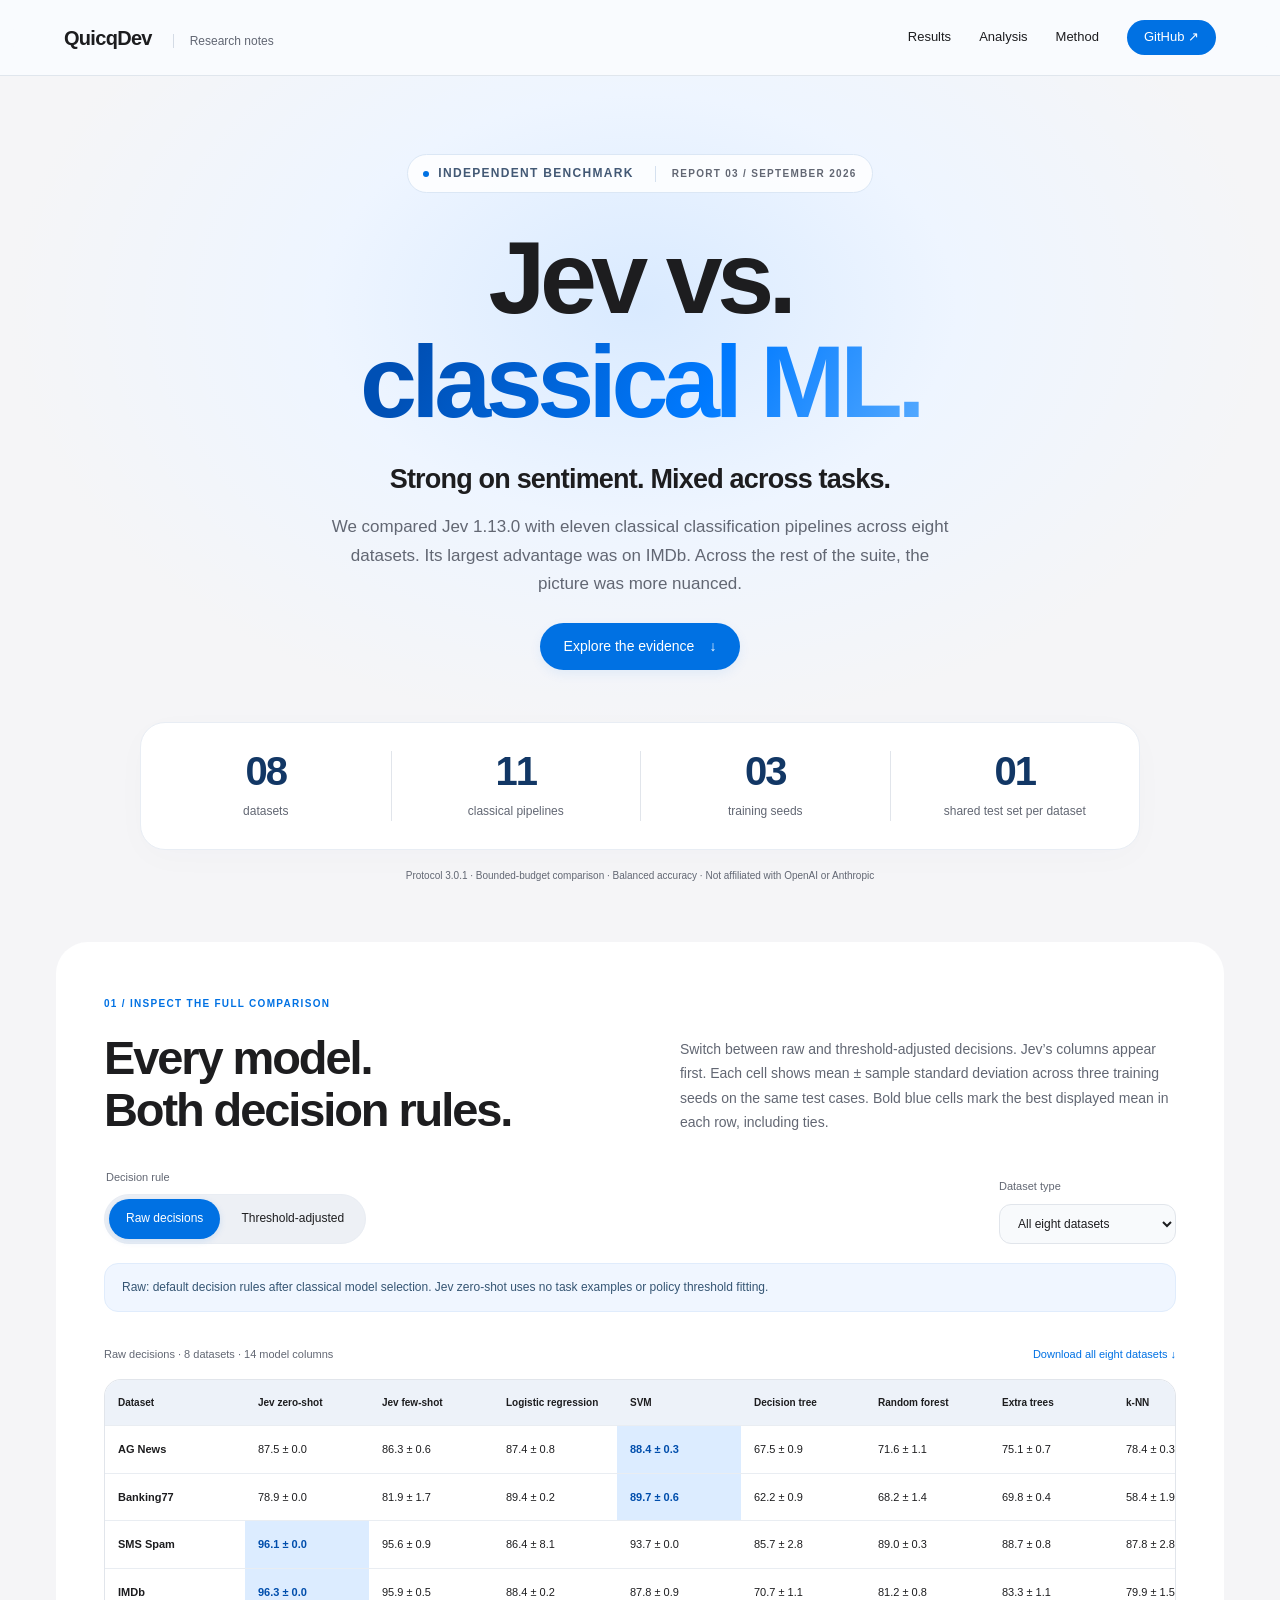
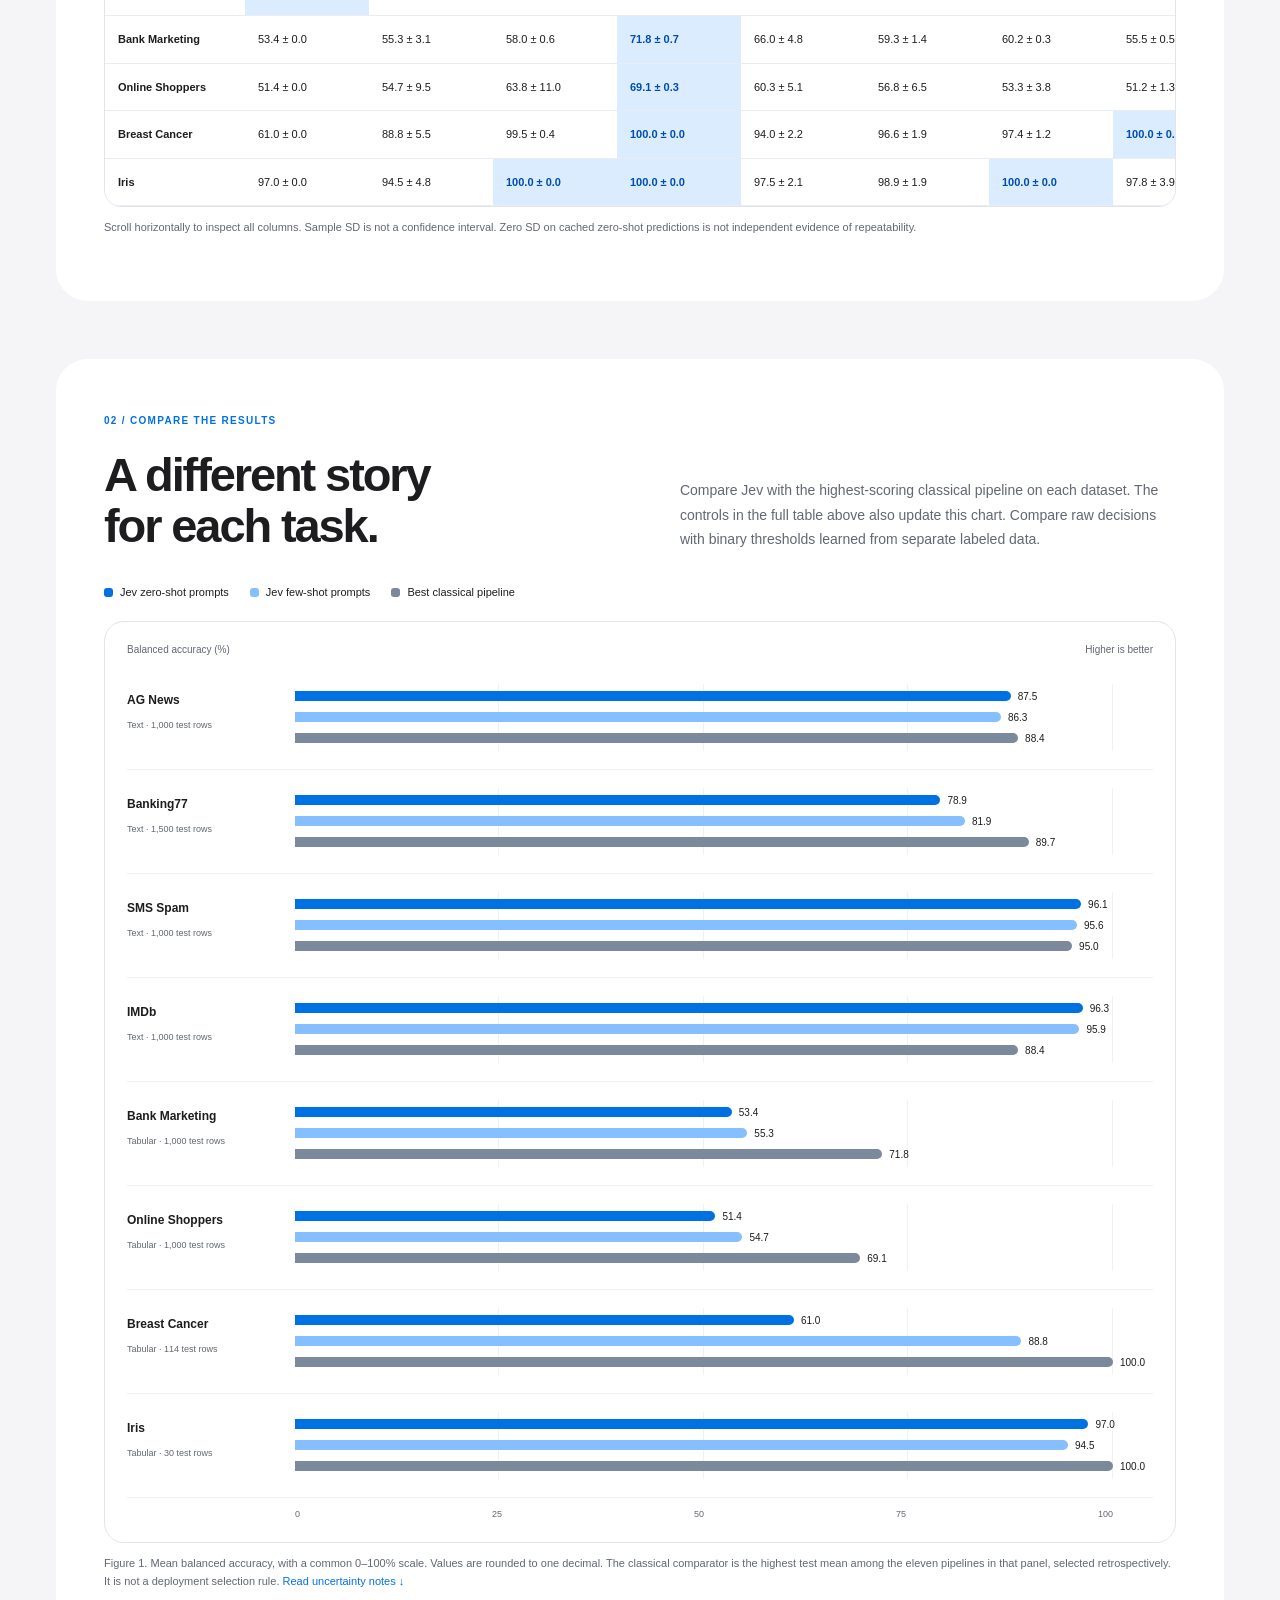
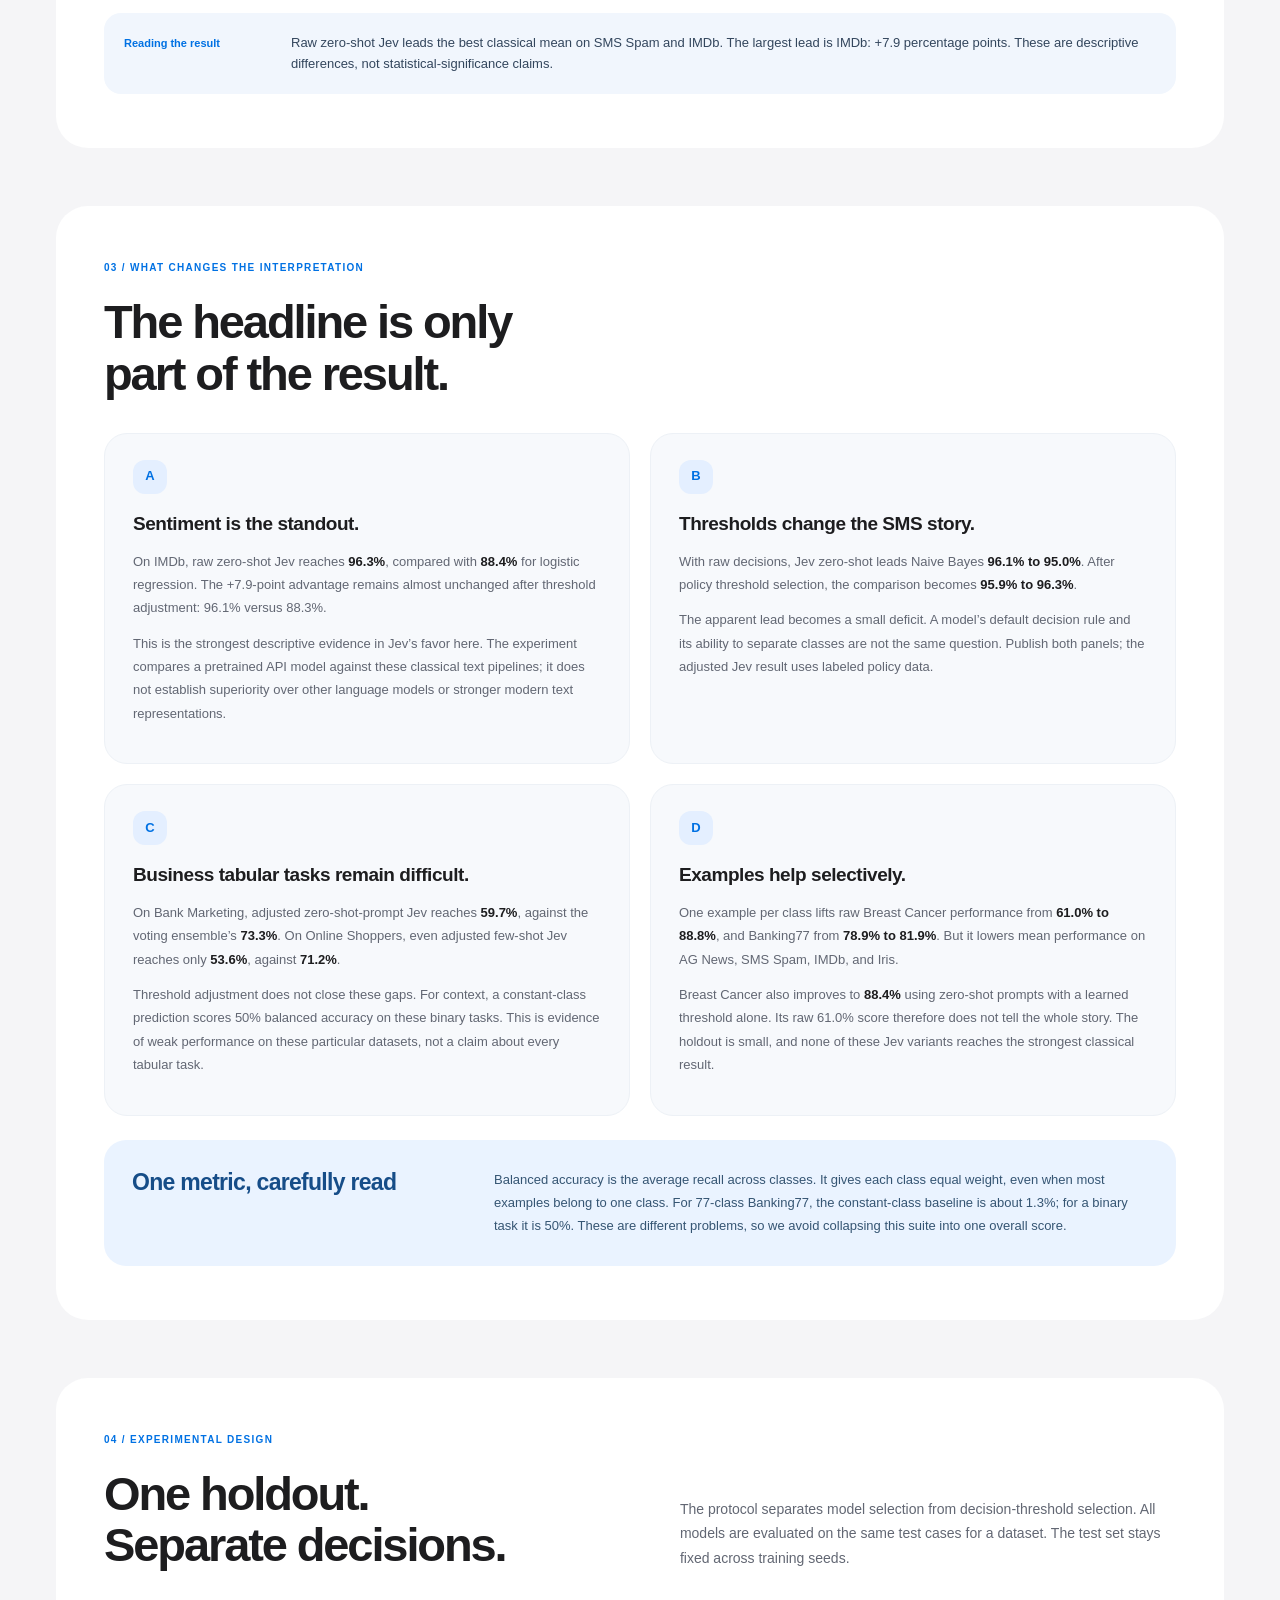
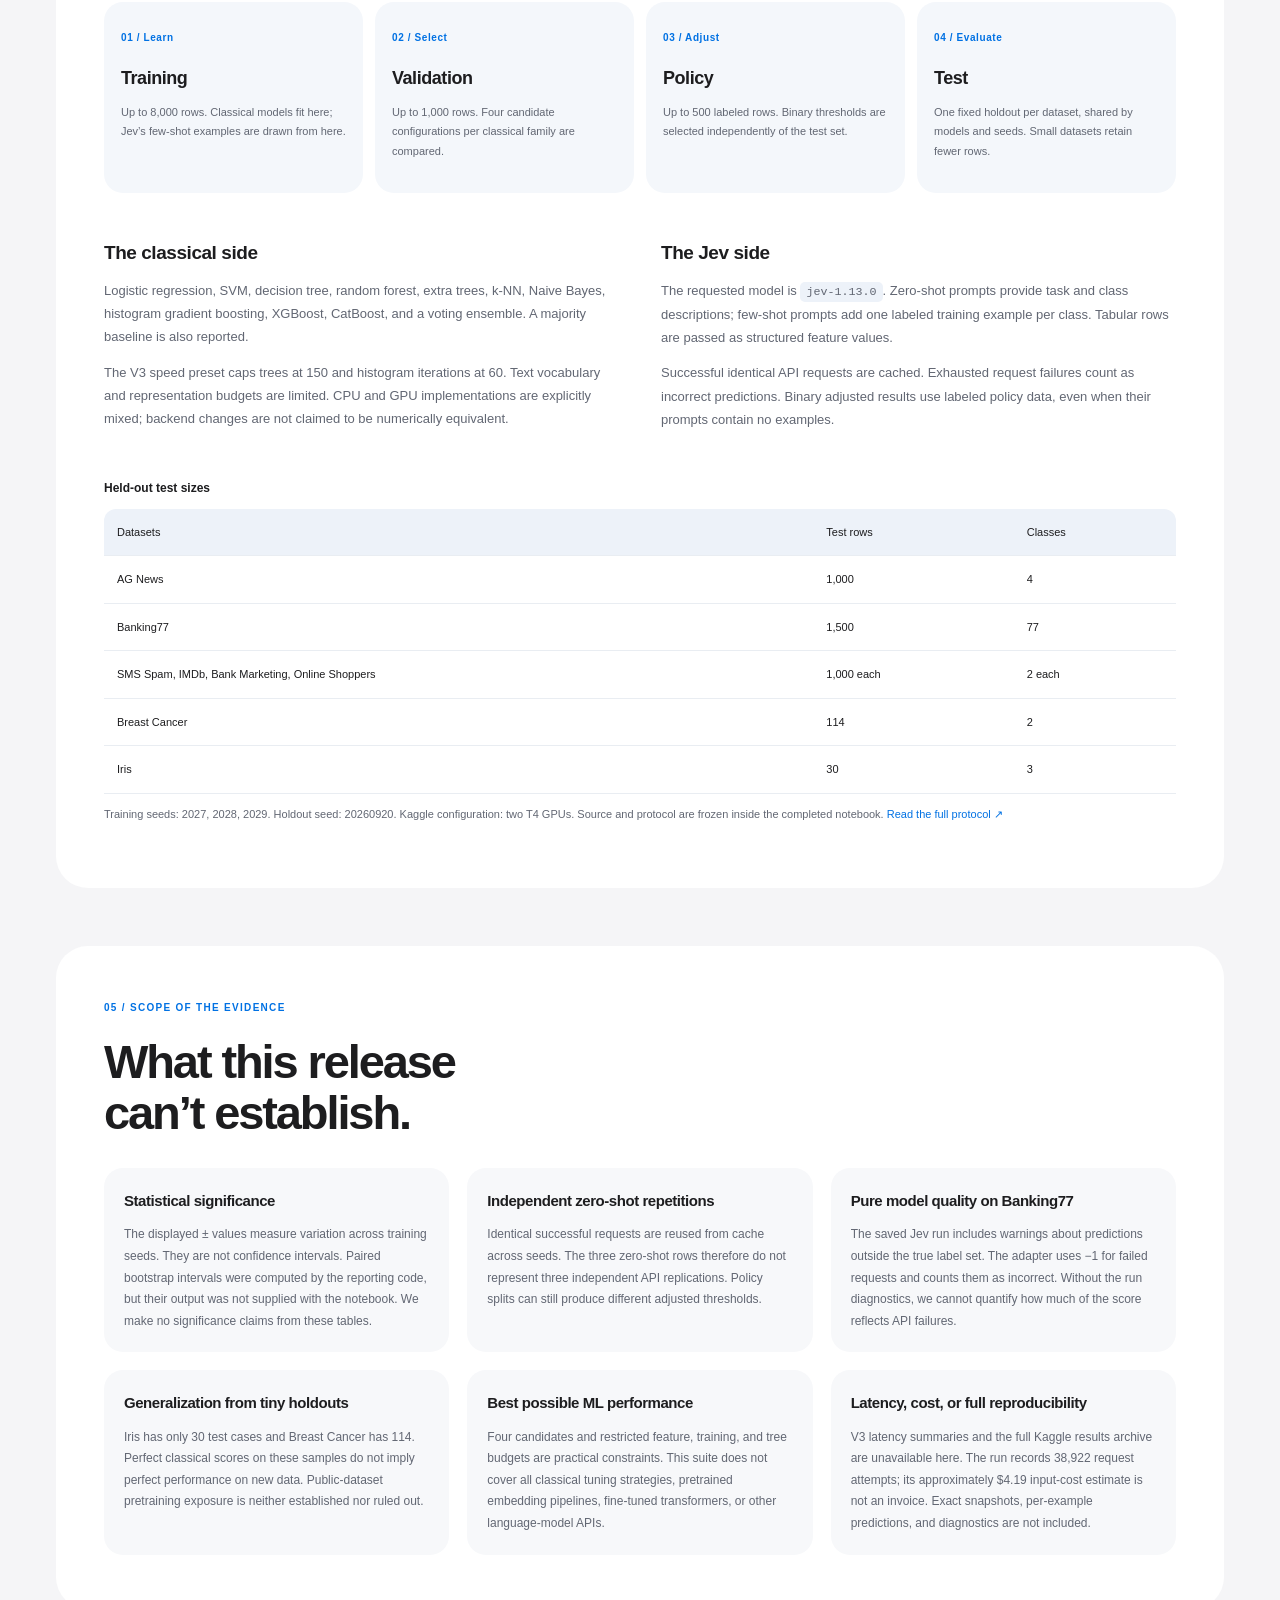
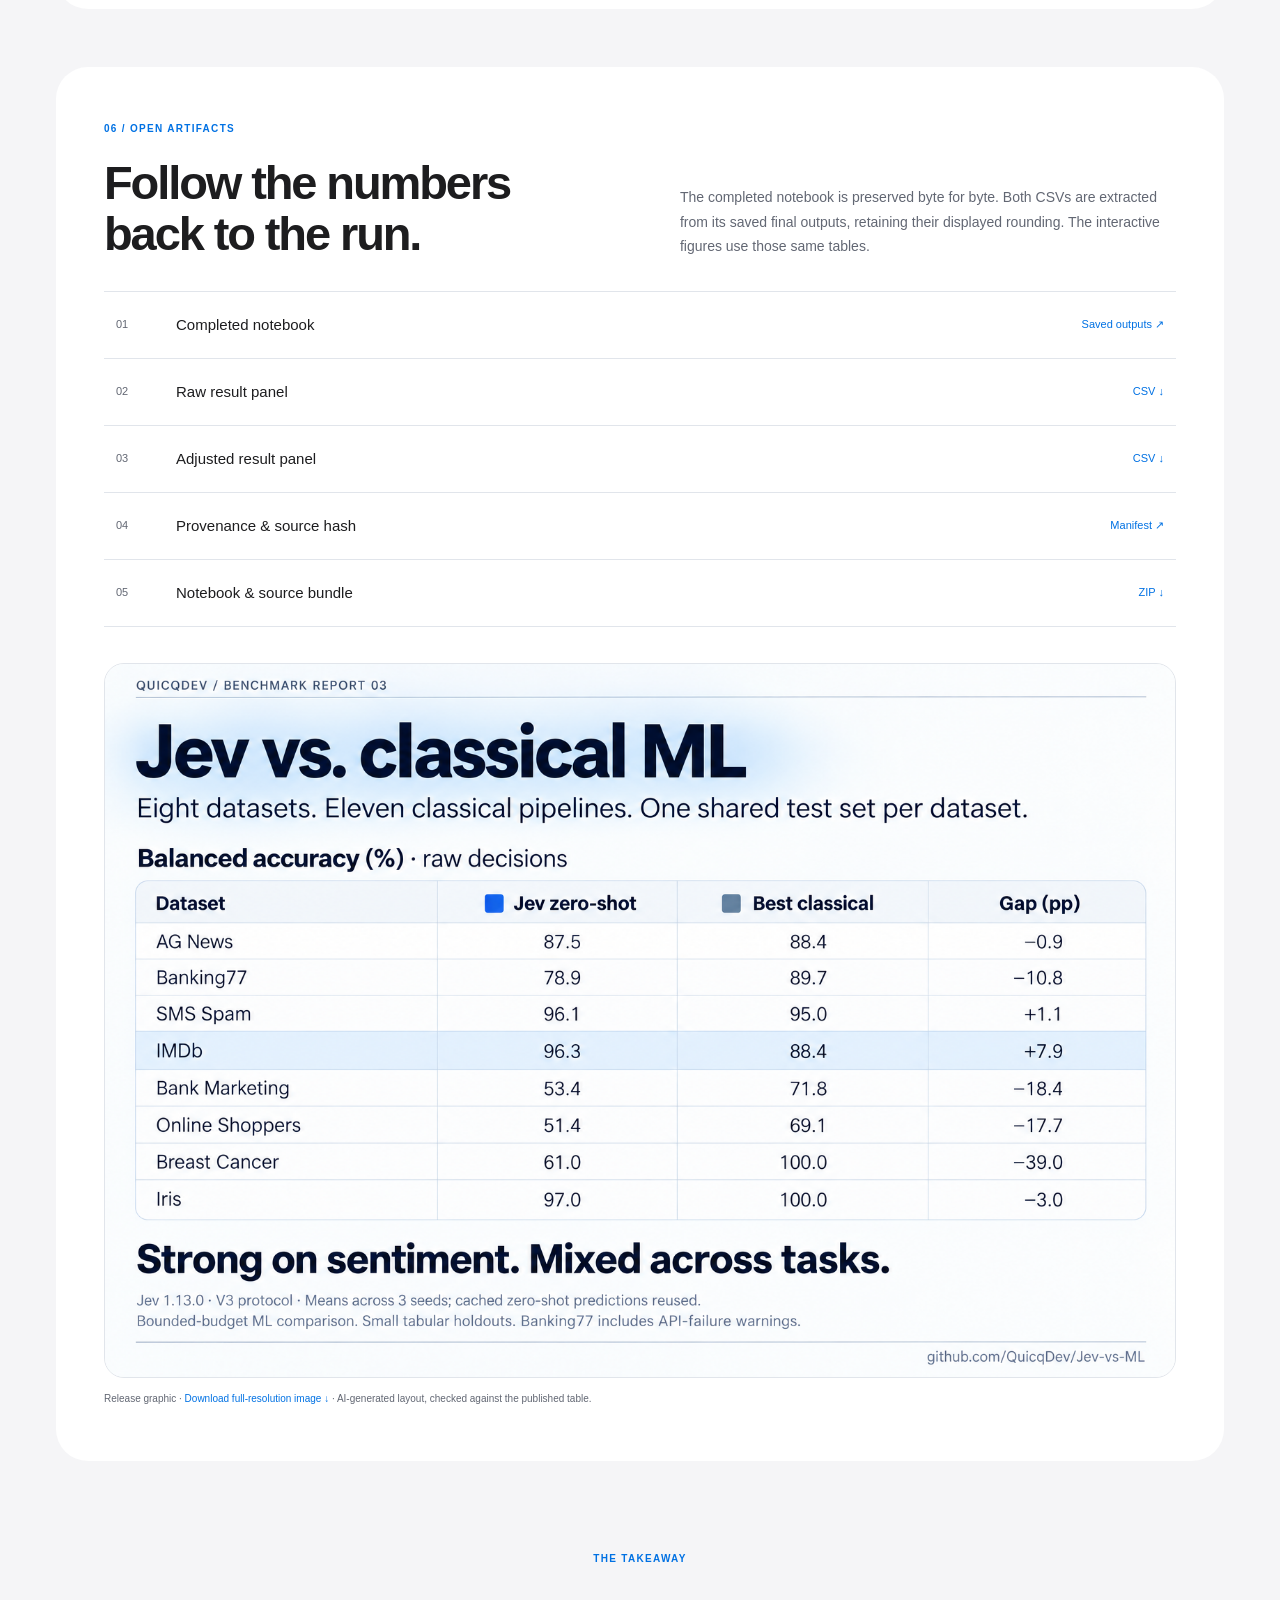
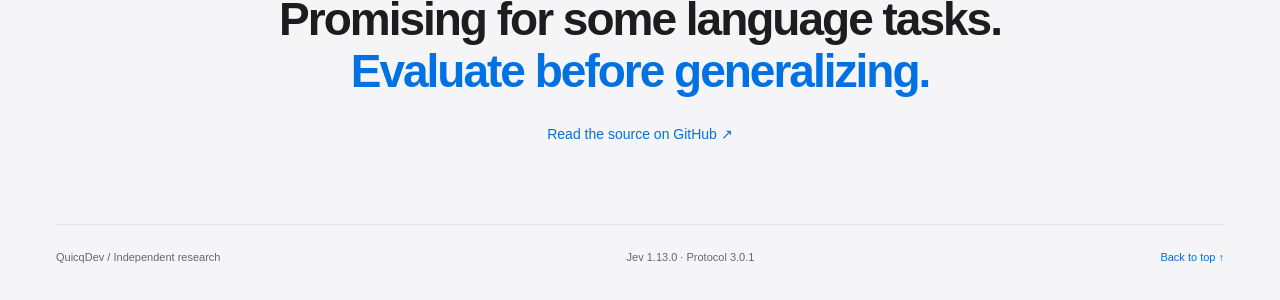
==== commit e2fb9775: "Expand widescreen benchmark table and highlight only row winners" ====
--- a/docs/index.html
+++ b/docs/index.html
@@ -22,7 +22,7 @@
 <div class="controls"><fieldset><legend>Decision rule</legend><div class="segmented"><label><input type="radio" name="panel" value="raw" checked><span>Raw decisions</span></label><label><input type="radio" name="panel" value="adjusted"><span>Threshold-adjusted</span></label></div></fieldset><label class="filter">Dataset type<select id="dataset-filter"><option value="all">All eight datasets</option><option value="text">Text classification</option><option value="tabular">Tabular classification</option></select></label></div>
 <p id="panel-note" class="context" aria-live="polite">Raw: default decision rules after classical model selection. Jev zero-shot uses no task examples or policy threshold fitting.</p>
 <div class="table-toolbar"><span id="table-panel">Raw decisions · 14 model columns</span><a id="csv-download" href="data/raw_balanced_accuracy.csv" download>Download this panel ↓</a></div>
-<div class="table-scroll" role="region" aria-label="Full benchmark scores; scroll horizontally" tabindex="0"><table id="full-table"><caption class="sr-only">Raw balanced accuracy: mean ± sample standard deviation, three seeds.</caption><thead><tr><th scope="col">Dataset</th><th scope="col">Jev zero-shot</th><th scope="col">Jev few-shot</th><th scope="col">Logistic regression</th><th scope="col">SVM</th><th scope="col">Decision tree</th><th scope="col">Random forest</th><th scope="col">Extra trees</th><th scope="col">k-NN</th><th scope="col">Naive Bayes</th><th scope="col">Hist gradient boost</th><th scope="col">XGBoost</th><th scope="col">CatBoost</th><th scope="col">Voting ensemble</th><th scope="col">Majority baseline</th></tr></thead><tbody><tr><th scope="row">AG News</th><td class="jev-cell ">87.5 ± 0.0</td><td class="jev-cell ">86.3 ± 0.6</td><td class="">87.4 ± 0.8</td><td class="best"><strong>88.4 ± 0.3</strong></td><td class="">67.5 ± 0.9</td><td class="">71.6 ± 1.1</td><td class="">75.1 ± 0.7</td><td class="">78.4 ± 0.3</td><td class="">87.4 ± 0.2</td><td class="">80.3 ± 0.8</td><td class="">82.6 ± 0.2</td><td class="">82.0 ± 1.0</td><td class="">87.0 ± 1.0</td><td class="">25.0 ± 0.0</td></tr><tr><th scope="row">Banking77</th><td class="jev-cell ">78.9 ± 0.0</td><td class="jev-cell ">81.9 ± 1.7</td><td class="">89.4 ± 0.2</td><td class="best"><strong>89.7 ± 0.6</strong></td><td class="">62.2 ± 0.9</td><td class="">68.2 ± 1.4</td><td class="">69.8 ± 0.4</td><td class="">58.4 ± 1.9</td><td class="">86.0 ± 0.5</td><td class="">62.2 ± 1.2</td><td class="">71.9 ± 0.4</td><td class="">68.1 ± 0.7</td><td class="">86.2 ± 0.4</td><td class="">1.3 ± 0.0</td></tr><tr><th scope="row">SMS Spam</th><td class="jev-cell best"><strong>96.1 ± 0.0</strong></td><td class="jev-cell ">95.6 ± 0.9</td><td class="">86.4 ± 8.1</td><td class="">93.7 ± 0.0</td><td class="">85.7 ± 2.8</td><td class="">89.0 ± 0.3</td><td class="">88.7 ± 0.8</td><td class="">87.8 ± 2.8</td><td class="">95.0 ± 1.9</td><td class="">92.1 ± 0.1</td><td class="">88.3 ± 2.8</td><td class="">90.7 ± 1.6</td><td class="">89.0 ± 0.8</td><td class="">50.0 ± 0.0</td></tr><tr><th scope="row">IMDb</th><td class="jev-cell best"><strong>96.3 ± 0.0</strong></td><td class="jev-cell ">95.9 ± 0.5</td><td class="">88.4 ± 0.2</td><td class="">87.8 ± 0.9</td><td class="">70.7 ± 1.1</td><td class="">81.2 ± 0.8</td><td class="">83.3 ± 1.1</td><td class="">79.9 ± 1.5</td><td class="">86.2 ± 0.4</td><td class="">83.2 ± 0.3</td><td class="">83.6 ± 0.2</td><td class="">84.0 ± 0.2</td><td class="">87.3 ± 0.2</td><td class="">50.0 ± 0.0</td></tr><tr><th scope="row">Bank Marketing</th><td class="jev-cell ">53.4 ± 0.0</td><td class="jev-cell ">55.3 ± 3.1</td><td class="">58.0 ± 0.6</td><td class="best"><strong>71.8 ± 0.7</strong></td><td class="">66.0 ± 4.8</td><td class="">59.3 ± 1.4</td><td class="">60.2 ± 0.3</td><td class="">55.5 ± 0.5</td><td class="">71.0 ± 0.4</td><td class="">63.9 ± 7.4</td><td class="">64.1 ± 7.0</td><td class="">62.3 ± 7.8</td><td class="">61.4 ± 5.5</td><td class="">50.0 ± 0.0</td></tr><tr><th scope="row">Online Shoppers</th><td class="jev-cell ">51.4 ± 0.0</td><td class="jev-cell ">54.7 ± 9.5</td><td class="">63.8 ± 11.0</td><td class="best"><strong>69.1 ± 0.3</strong></td><td class="">60.3 ± 5.1</td><td class="">56.8 ± 6.5</td><td class="">53.3 ± 3.8</td><td class="">51.2 ± 1.3</td><td class="">59.5 ± 0.4</td><td class="">51.8 ± 0.8</td><td class="">65.1 ± 9.5</td><td class="">63.7 ± 10.0</td><td class="">63.5 ± 10.0</td><td class="">50.0 ± 0.0</td></tr><tr><th scope="row">Breast Cancer</th><td class="jev-cell ">61.0 ± 0.0</td><td class="jev-cell ">88.8 ± 5.5</td><td class="">99.5 ± 0.4</td><td class="best"><strong>100.0 ± 0.0</strong></td><td class="">94.0 ± 2.2</td><td class="">96.6 ± 1.9</td><td class="">97.4 ± 1.2</td><td class="best"><strong>100.0 ± 0.0</strong></td><td class="">92.2 ± 0.7</td><td class="">97.3 ± 0.6</td><td class="">97.7 ± 0.4</td><td class="">98.0 ± 0.6</td><td class="">99.1 ± 0.4</td><td class="">50.0 ± 0.0</td></tr><tr><th scope="row">Iris</th><td class="jev-cell ">97.0 ± 0.0</td><td class="jev-cell ">94.5 ± 4.8</td><td class="best"><strong>100.0 ± 0.0</strong></td><td class="best"><strong>100.0 ± 0.0</strong></td><td class="">97.5 ± 2.1</td><td class="">98.9 ± 1.9</td><td class="best"><strong>100.0 ± 0.0</strong></td><td class="">97.8 ± 3.9</td><td class="best"><strong>100.0 ± 0.0</strong></td><td class="best"><strong>100.0 ± 0.0</strong></td><td class="">95.7 ± 2.1</td><td class="">97.5 ± 2.1</td><td class="best"><strong>100.0 ± 0.0</strong></td><td class="">33.3 ± 0.0</td></tr></tbody></table></div><p class="figure-note">Scroll horizontally to inspect all columns. Sample SD is not a confidence interval. Zero SD on cached zero-shot predictions is not independent evidence of repeatability.</p>
+<div class="table-scroll" role="region" aria-label="Full benchmark scores; scroll horizontally" tabindex="0"><table id="full-table"><caption class="sr-only">Raw balanced accuracy: mean ± sample standard deviation, three seeds.</caption><thead><tr><th scope="col">Dataset</th><th scope="col">Jev zero-shot</th><th scope="col">Jev few-shot</th><th scope="col">Logistic regression</th><th scope="col">SVM</th><th scope="col">Decision tree</th><th scope="col">Random forest</th><th scope="col">Extra trees</th><th scope="col">k-NN</th><th scope="col">Naive Bayes</th><th scope="col">Hist gradient boost</th><th scope="col">XGBoost</th><th scope="col">CatBoost</th><th scope="col">Voting ensemble</th><th scope="col">Majority baseline</th></tr></thead><tbody><tr><th scope="row">AG News</th><td class="">87.5 ± 0.0</td><td class="">86.3 ± 0.6</td><td class="">87.4 ± 0.8</td><td class="best"><strong>88.4 ± 0.3</strong></td><td class="">67.5 ± 0.9</td><td class="">71.6 ± 1.1</td><td class="">75.1 ± 0.7</td><td class="">78.4 ± 0.3</td><td class="">87.4 ± 0.2</td><td class="">80.3 ± 0.8</td><td class="">82.6 ± 0.2</td><td class="">82.0 ± 1.0</td><td class="">87.0 ± 1.0</td><td class="">25.0 ± 0.0</td></tr><tr><th scope="row">Banking77</th><td class="">78.9 ± 0.0</td><td class="">81.9 ± 1.7</td><td class="">89.4 ± 0.2</td><td class="best"><strong>89.7 ± 0.6</strong></td><td class="">62.2 ± 0.9</td><td class="">68.2 ± 1.4</td><td class="">69.8 ± 0.4</td><td class="">58.4 ± 1.9</td><td class="">86.0 ± 0.5</td><td class="">62.2 ± 1.2</td><td class="">71.9 ± 0.4</td><td class="">68.1 ± 0.7</td><td class="">86.2 ± 0.4</td><td class="">1.3 ± 0.0</td></tr><tr><th scope="row">SMS Spam</th><td class="best"><strong>96.1 ± 0.0</strong></td><td class="">95.6 ± 0.9</td><td class="">86.4 ± 8.1</td><td class="">93.7 ± 0.0</td><td class="">85.7 ± 2.8</td><td class="">89.0 ± 0.3</td><td class="">88.7 ± 0.8</td><td class="">87.8 ± 2.8</td><td class="">95.0 ± 1.9</td><td class="">92.1 ± 0.1</td><td class="">88.3 ± 2.8</td><td class="">90.7 ± 1.6</td><td class="">89.0 ± 0.8</td><td class="">50.0 ± 0.0</td></tr><tr><th scope="row">IMDb</th><td class="best"><strong>96.3 ± 0.0</strong></td><td class="">95.9 ± 0.5</td><td class="">88.4 ± 0.2</td><td class="">87.8 ± 0.9</td><td class="">70.7 ± 1.1</td><td class="">81.2 ± 0.8</td><td class="">83.3 ± 1.1</td><td class="">79.9 ± 1.5</td><td class="">86.2 ± 0.4</td><td class="">83.2 ± 0.3</td><td class="">83.6 ± 0.2</td><td class="">84.0 ± 0.2</td><td class="">87.3 ± 0.2</td><td class="">50.0 ± 0.0</td></tr><tr><th scope="row">Bank Marketing</th><td class="">53.4 ± 0.0</td><td class="">55.3 ± 3.1</td><td class="">58.0 ± 0.6</td><td class="best"><strong>71.8 ± 0.7</strong></td><td class="">66.0 ± 4.8</td><td class="">59.3 ± 1.4</td><td class="">60.2 ± 0.3</td><td class="">55.5 ± 0.5</td><td class="">71.0 ± 0.4</td><td class="">63.9 ± 7.4</td><td class="">64.1 ± 7.0</td><td class="">62.3 ± 7.8</td><td class="">61.4 ± 5.5</td><td class="">50.0 ± 0.0</td></tr><tr><th scope="row">Online Shoppers</th><td class="">51.4 ± 0.0</td><td class="">54.7 ± 9.5</td><td class="">63.8 ± 11.0</td><td class="best"><strong>69.1 ± 0.3</strong></td><td class="">60.3 ± 5.1</td><td class="">56.8 ± 6.5</td><td class="">53.3 ± 3.8</td><td class="">51.2 ± 1.3</td><td class="">59.5 ± 0.4</td><td class="">51.8 ± 0.8</td><td class="">65.1 ± 9.5</td><td class="">63.7 ± 10.0</td><td class="">63.5 ± 10.0</td><td class="">50.0 ± 0.0</td></tr><tr><th scope="row">Breast Cancer</th><td class="">61.0 ± 0.0</td><td class="">88.8 ± 5.5</td><td class="">99.5 ± 0.4</td><td class="best"><strong>100.0 ± 0.0</strong></td><td class="">94.0 ± 2.2</td><td class="">96.6 ± 1.9</td><td class="">97.4 ± 1.2</td><td class="best"><strong>100.0 ± 0.0</strong></td><td class="">92.2 ± 0.7</td><td class="">97.3 ± 0.6</td><td class="">97.7 ± 0.4</td><td class="">98.0 ± 0.6</td><td class="">99.1 ± 0.4</td><td class="">50.0 ± 0.0</td></tr><tr><th scope="row">Iris</th><td class="">97.0 ± 0.0</td><td class="">94.5 ± 4.8</td><td class="best"><strong>100.0 ± 0.0</strong></td><td class="best"><strong>100.0 ± 0.0</strong></td><td class="">97.5 ± 2.1</td><td class="">98.9 ± 1.9</td><td class="best"><strong>100.0 ± 0.0</strong></td><td class="">97.8 ± 3.9</td><td class="best"><strong>100.0 ± 0.0</strong></td><td class="best"><strong>100.0 ± 0.0</strong></td><td class="">95.7 ± 2.1</td><td class="">97.5 ± 2.1</td><td class="best"><strong>100.0 ± 0.0</strong></td><td class="">33.3 ± 0.0</td></tr></tbody></table></div><p class="figure-note">Scroll horizontally to inspect all columns. Sample SD is not a confidence interval. Zero SD on cached zero-shot predictions is not independent evidence of repeatability.</p>
 </section>
 <section id="results" class="section"><div class="section-label">02 / Compare the results</div><div class="section-heading"><h2>A different story<br>for each task.</h2><p>Compare Jev with the highest-scoring classical pipeline on each dataset. The controls in the full table above also update this chart. Compare raw decisions with binary thresholds learned from separate labeled data.</p></div>
 <div class="legend"><span><i class="zero"></i>Jev zero-shot prompts</span><span><i class="few"></i>Jev few-shot prompts</span><span><i class="classic"></i>Best classical pipeline</span></div>
--- a/docs/assets/report.css
+++ b/docs/assets/report.css
@@ -1,2 +1,13 @@
-:root{--paper:#f5f5f7;--ink:#1d1d1f;--muted:#626773;--line:#e1e5eb;--accent:#0071e3;--few:#85bfff;--slate:#7c889b;--wash:#f0f5fb}*{box-sizing:border-box}html{scroll-behavior:smooth;scroll-padding-top:95px}body{margin:0;background:var(--paper);color:var(--ink);font:16px/1.6 -apple-system,BlinkMacSystemFont,'Segoe UI',Helvetica,Arial,sans-serif;-webkit-font-smoothing:antialiased}a{color:var(--accent);text-decoration:none}a:hover{text-decoration:underline}input,select{font:inherit}a:focus-visible,input:focus-visible+span,select:focus-visible,[tabindex]:focus-visible{outline:3px solid #0071e3;outline-offset:4px}.skip{position:fixed;top:-90px;left:20px;background:var(--ink);color:white;padding:12px;z-index:50}.skip:focus{top:12px}.masthead{height:76px;position:sticky;top:0;z-index:20;display:flex;align-items:center;justify-content:space-between;padding:0 max(40px,calc((100vw - 1152px)/2));background:rgba(250,252,255,.84);backdrop-filter:blur(24px) saturate(180%);border-bottom:1px solid rgba(210,218,228,.65)}.wordmark{font-size:20px;letter-spacing:-.7px;font-weight:700;color:var(--ink)}.wordmark:hover{text-decoration:none}.wordmark span{font-size:12px;font-weight:400;letter-spacing:0;border-left:1px solid #d4dbe5;padding-left:16px;margin-left:16px;color:var(--muted)}nav{display:flex;align-items:center;gap:28px;font-size:13px}nav a{color:var(--ink)}nav a:last-child{background:var(--accent);color:white;padding:7px 17px;border-radius:22px}main{max-width:1280px;margin:auto;padding:0 56px}.hero{text-align:center;padding:78px 0 0;position:relative;isolation:isolate}.hero:before{content:'';position:absolute;z-index:-1;left:-56px;right:-56px;top:0;height:660px;background:radial-gradient(ellipse at 50% 35%,#d9eaff 0%,#eef5ff 35%,transparent 70%);pointer-events:none}.eyebrow,.section-label{font-size:12px;font-weight:600;letter-spacing:1.3px;text-transform:uppercase}.hero .eyebrow{display:inline-flex;align-items:center;gap:9px;background:rgba(255,255,255,.85);border:1px solid #dbe7f5;border-radius:30px;padding:9px 15px;color:#435975}.dot{height:6px;width:6px;border-radius:50%;background:var(--accent)}.issue{font-size:10px;color:var(--muted);margin-left:12px;padding-left:16px;border-left:1px solid #d5e1ef}h1{font-size:clamp(70px,8vw,108px);line-height:1.01;font-weight:700;letter-spacing:-5.5px;margin:33px 0 28px}h1 em{font-style:normal;background:linear-gradient(120deg,#0050b5 12%,#007aff 62%,#56aaff);color:var(--accent);background-clip:text;-webkit-background-clip:text;-webkit-text-fill-color:transparent}.hero-bottom{max-width:680px;margin:auto}.dek{font-size:27px;line-height:1.35;letter-spacing:-.8px;font-weight:600;margin:0 0 16px}.dek br{display:none}.dek br:after{content:' '}.intro{font-size:17px;color:var(--muted);line-height:1.65;max-width:620px;margin:auto}.intro p{margin:0 0 25px}.text-link{display:inline-flex;align-items:center;gap:15px;font-size:14px;color:var(--accent)}.intro .text-link{background:var(--accent);color:white;padding:12px 24px;border-radius:28px;box-shadow:0 4px 12px #0071e314}.intro .text-link:hover{text-decoration:none;background:#0077ed}.facts{display:grid;grid-template-columns:repeat(4,1fr);background:white;border-radius:25px;margin:52px auto 0;padding:28px 0;box-shadow:0 8px 35px #23395d05;border:1px solid #e8edf4;max-width:1000px}.facts div{padding:0 18px;border-left:1px solid var(--line)}.facts div:first-child{border:0}.facts strong{font-size:40px;line-height:1;font-weight:600;letter-spacing:-2px;display:block;color:#123765}.facts span{font-size:12px;color:var(--muted);display:block;margin-top:11px}.margin-note,.figure-note{color:var(--muted);font-size:12px;line-height:1.65}.margin-note{margin:18px 0 0;font-size:10px}.section{padding:54px 48px;background:#fff;border-radius:32px;margin:58px 0}.section-label{color:var(--accent);margin-bottom:20px;font-size:10px}h2{font-size:47px;letter-spacing:-2.1px;line-height:1.09;font-weight:650;margin:0}.section-heading{display:grid;grid-template-columns:1.05fr 1fr;gap:55px;align-items:end;margin-bottom:32px}.section-heading>p{font-size:14px;color:var(--muted);margin:0;line-height:1.75}.controls{display:flex;justify-content:space-between;align-items:end;gap:20px;margin-top:34px}fieldset{border:0;padding:0;margin:0}legend,.filter{font-size:11px;color:var(--muted)}legend{margin-bottom:8px}.segmented{display:flex;gap:4px;background:#edf0f5;border:1px solid #e9edf3;border-radius:28px;padding:4px}.segmented label{cursor:pointer;position:relative}.segmented input{position:absolute;opacity:0;width:1px;height:1px}.segmented span{display:block;padding:10px 17px;font-size:12px;border-radius:24px;transition:background .18s,color .18s}.segmented input:checked+span{background:var(--accent);color:white;box-shadow:0 2px 7px #0071e322}.filter{display:flex;flex-direction:column;gap:8px}.filter select{background:#f8fafc;color:var(--ink);border:1px solid var(--line);padding:11px 30px 11px 14px;border-radius:12px;font-size:12px}.context{background:#f0f6ff;border:1px solid #e0ecfc;border-radius:14px;padding:14px 17px;font-size:12px;line-height:1.65;color:#355573;margin:19px 0}.legend{display:flex;flex-wrap:wrap;gap:21px;margin:26px 0 20px;font-size:11px}.legend span{display:flex;align-items:center;gap:7px}.legend i{width:9px;height:9px;border-radius:3px}.zero{background:var(--accent)}.few{background:var(--few)}.classic{background:var(--slate)}.chart-shell{border:1px solid var(--line);border-radius:20px;padding:20px 22px}.chart-head{display:flex;justify-content:space-between;color:var(--muted);font-size:10px;margin-bottom:8px}.chart-row{display:grid;grid-template-columns:148px 1fr;gap:20px;border-bottom:1px solid #edf0f4;padding:18px 0}.chart-label{padding-top:7px}.chart-label strong{display:block;font-size:12px;font-weight:600}.chart-label small{font-size:9px;color:var(--muted)}.bars{padding-right:40px;background:repeating-linear-gradient(to right,transparent 0,transparent calc(25% - 1px),#eef1f5 calc(25% - 1px),#eef1f5 25%);background-origin:content-box;background-clip:content-box}.bar-line{height:17px;position:relative;margin:4px 0}.bar{position:absolute;left:0;top:3px;width:var(--value);height:10px;border-radius:0 5px 5px 0}.bar-line .value{position:absolute;left:var(--value);padding-left:7px;font-size:10px;line-height:17px;font-variant-numeric:tabular-nums}.axis{display:flex;justify-content:space-between;margin-left:168px;margin-right:40px;padding-top:9px;font-size:9px;color:var(--muted)}.figure-note{font-size:11px}.takeaway{display:grid;grid-template-columns:145px 1fr;gap:22px;margin-top:23px;padding:20px;background:#f1f6fd;border-radius:17px}.takeaway>span{font-size:11px;color:var(--accent);font-weight:600;padding-top:2px}.takeaway p{font-size:13px;margin:0;color:#33465d}.analysis-grid{display:grid;grid-template-columns:1fr 1fr;gap:20px;margin-top:34px}.analysis-grid article{background:#f7f9fc;border:1px solid #edf1f6;border-radius:23px;padding:26px 28px}.article-number{display:flex;align-items:center;justify-content:center;background:#e4efff;border-radius:12px;width:34px;height:34px;color:var(--accent);font-weight:600;font-size:13px}h3{font-size:19px;letter-spacing:-.45px;line-height:1.35;font-weight:600;margin:17px 0 13px}.analysis-grid p,.method-details p,.limits-grid p{font-size:13px;color:var(--muted);line-height:1.8;margin:12px 0}.analysis-grid strong{font-weight:600;color:var(--ink)}.editorial-note{display:grid;grid-template-columns:1fr 2fr;gap:35px;margin-top:24px;padding:28px;background:#eaf3ff;border-radius:22px}.editorial-note span{font-size:23px;font-weight:600;line-height:1.3;letter-spacing:-.7px;color:#164d88}.editorial-note p{font-size:13px;color:#355573;margin:0;line-height:1.8}.table-toolbar{display:flex;justify-content:space-between;gap:20px;padding:15px 0;font-size:11px;color:var(--muted)}.table-scroll{overflow:auto;max-height:660px;border:1px solid var(--line);border-radius:17px}table{width:100%;border-collapse:separate;border-spacing:0;font-size:11px;line-height:1.5;font-variant-numeric:tabular-nums;text-align:left}th,td{padding:15px 13px;border-bottom:1px solid #e9edf2}#full-table th,#full-table td{min-width:124px;white-space:nowrap}#full-table thead th{background:#edf2f9;position:sticky;top:0;z-index:2;font-weight:600;white-space:normal;font-size:10px}#full-table tr>:first-child{position:sticky;left:0;background:white;min-width:140px;z-index:1}#full-table thead tr>:first-child{z-index:3;background:#edf2f9}#full-table .jev-cell{background:#edf5ff}#full-table td.best{font-weight:700;color:#005bb8;text-decoration:underline;text-underline-offset:4px}.method-flow{display:grid;grid-template-columns:repeat(4,1fr);gap:12px;margin:30px 0}.method-flow>div{padding:21px 17px;background:#f4f7fb;border-radius:19px}.method-flow span{font-size:10px;letter-spacing:.6px;color:var(--accent);font-weight:600}.method-flow h3{font-size:18px}.method-flow p{font-size:11px;color:var(--muted);line-height:1.75}.method-details{display:grid;grid-template-columns:1fr 1fr;gap:42px}.small-table{margin-top:23px}.small-table caption{text-align:left;font-size:12px;padding:12px 0;font-weight:600}.small-table th{font-weight:500}.small-table thead{background:#edf2f9}.small-table thead th:first-child{border-radius:12px 0 0 0}.small-table thead th:last-child{border-radius:0 12px 0 0}.limits-grid{display:grid;grid-template-columns:repeat(3,1fr);gap:18px;margin-top:30px}.limits-grid article{background:#f7f8fa;border-radius:19px;padding:20px}.limits-grid h3{font-size:15px;margin-top:3px}.limits-grid p{font-size:12px;margin-bottom:0}code{font-size:.9em;background:#edf2f9;padding:3px 6px;border-radius:5px}.artifact-links{border-top:1px solid var(--line)}.artifact-links a{display:grid;grid-template-columns:40px 1fr auto;align-items:center;gap:20px;padding:21px 12px;border-bottom:1px solid var(--line);color:var(--ink);transition:background .2s}.artifact-links a:hover{background:#f3f8ff;text-decoration:none}.artifact-links strong{font-size:15px;font-weight:500}.artifact-links span{font-size:11px;color:var(--muted)}.artifact-links a>span:last-child{color:var(--accent)}.release-figure{margin:36px 0 0}.release-figure img{display:block;width:100%;height:auto;border-radius:20px;border:1px solid var(--line)}figcaption{font-size:10px;color:var(--muted);margin-top:13px}.closing{text-align:center;padding:25px 0 78px}.closing .eyebrow{color:var(--accent);font-size:10px}.closing p{font-size:46px;letter-spacing:-2px;line-height:1.14;font-weight:650;margin:23px 0}.closing em{font-style:normal;color:var(--accent)}footer{max-width:1168px;margin:auto;display:flex;justify-content:space-between;gap:20px;border-top:1px solid var(--line);padding:24px 0 34px;font-size:11px;color:var(--muted)}.sr-only{position:absolute;width:1px;height:1px;padding:0;margin:-1px;overflow:hidden;clip:rect(0,0,0,0);white-space:nowrap;border:0}@media(min-width:1500px){main{max-width:1360px}}@media(max-width:1000px){main{padding:0 30px}.section{padding:40px 30px}.section-heading{gap:30px}h2{font-size:40px}.limits-grid{grid-template-columns:1fr 1fr}.wordmark span{display:none}.hero:before{left:-30px;right:-30px}.analysis-grid article{padding:23px}.method-flow{grid-template-columns:1fr 1fr}footer{margin:0 30px}.chart-row{grid-template-columns:125px 1fr;gap:16px}.axis{margin-left:141px}}@media(max-width:600px){html{scroll-padding-top:85px}.masthead{padding:0 21px;height:64px}.wordmark{font-size:19px}nav{gap:18px;font-size:11px}nav a:nth-child(2),nav a:nth-child(3){display:none}nav a:last-child{padding:6px 13px}main{padding:0 16px}.hero{padding-top:46px}.hero:before{left:-16px;right:-16px;height:560px}.hero .eyebrow{font-size:9px;letter-spacing:.8px;padding:7px 11px}.issue{display:none}h1{font-size:clamp(52px,13vw,77px);letter-spacing:-3px;margin:27px 0 22px;line-height:1.06}.dek{font-size:21px;letter-spacing:-.6px;margin-bottom:14px}.dek br{display:block}.intro{font-size:14px;padding:0 13px;line-height:1.7}.intro .text-link{font-size:13px;padding:11px 23px}.facts{grid-template-columns:1fr 1fr;margin-top:34px;padding:9px 0;border-radius:23px}.facts div{padding:16px 10px}.facts div:nth-child(3){border:0}.facts strong{font-size:34px}.facts span{font-size:10px;margin-top:8px}.margin-note{font-size:9px;margin:15px 8px 0}.section{margin:32px 0;padding:30px 20px;border-radius:26px}.section-label{font-size:9px;margin-bottom:18px}h2{font-size:35px;letter-spacing:-1.5px}.section-heading{grid-template-columns:1fr;gap:20px;margin-bottom:23px}.section-heading>p{font-size:13px}.controls{flex-direction:column;align-items:stretch;gap:14px;margin-top:24px}.segmented{display:flex;justify-content:center}.segmented label{flex:1;text-align:center}.segmented span{padding:10px 7px;font-size:11px}.filter select{width:100%;font-size:12px}.context{padding:12px;font-size:10px;border-radius:12px}.legend{font-size:9px;gap:10px 13px;margin:20px 0 16px}.legend span{gap:5px}.chart-shell{padding:14px 10px;border-radius:16px;margin:0 -5px}.chart-head{font-size:9px}.chart-row{grid-template-columns:86px 1fr;gap:8px;padding:15px 0}.chart-label strong{font-size:10px;line-height:1.4}.chart-label small{font-size:8px;display:block;margin-top:4px}.bars{padding-right:30px}.bar-line .value{font-size:9px;padding-left:4px}.axis{margin-left:94px;margin-right:30px;font-size:8px}.takeaway{grid-template-columns:1fr;gap:8px;padding:16px}.takeaway p{font-size:12px}.figure-note{font-size:10px}.analysis-grid,.method-details,.limits-grid{grid-template-columns:1fr;gap:16px}.analysis-grid article{padding:23px}.analysis-grid p,.method-details p{font-size:13px}.editorial-note{grid-template-columns:1fr;gap:14px;padding:22px}.editorial-note span{font-size:22px}.table-toolbar{font-size:9px;gap:12px}.method-flow{gap:10px}.method-flow>div{padding:18px 13px;border-radius:16px}.method-flow h3{font-size:16px}.method-flow p{font-size:10px}.small-table table{font-size:10px}.small-table th,.small-table td{padding:11px 8px}.limits-grid article{padding:21px}.artifact-links a{grid-template-columns:20px 1fr auto;gap:8px;padding:19px 0}.artifact-links strong{font-size:12px}.artifact-links span{font-size:9px}.release-figure img{border-radius:12px}.closing{padding:20px 8px 45px}.closing p{font-size:31px;letter-spacing:-1.2px}.closing .text-link{font-size:13px}footer{margin:0 22px;flex-wrap:wrap;font-size:10px;padding-bottom:25px}}@media(prefers-reduced-motion:reduce){html{scroll-behavior:auto}*{transition:none!important}}@media print{.masthead{position:static}.masthead nav,.controls{display:none}.section{break-inside:avoid;margin:20px 0;padding:20px}.table-scroll{overflow:visible;max-height:none}.release-figure{display:none}body{background:white}}
-#full-table td.best{background:#dcecff;color:#004eac;text-decoration:none;font-weight:750}#full-table td.best strong{font-weight:750}#full-table thead th:nth-child(2),#full-table thead th:nth-child(3){color:#0058b5;background:#e3efff}
+:root{--paper:#f5f5f7;--ink:#1d1d1f;--muted:#626773;--line:#e1e5eb;--accent:#0071e3;--few:#85bfff;--slate:#7c889b;--wash:#f0f5fb}*{box-sizing:border-box}html{scroll-behavior:smooth;scroll-padding-top:95px}body{margin:0;background:var(--paper);color:var(--ink);font:16px/1.6 -apple-system,BlinkMacSystemFont,'Segoe UI',Helvetica,Arial,sans-serif;-webkit-font-smoothing:antialiased}a{color:var(--accent);text-decoration:none}a:hover{text-decoration:underline}input,select{font:inherit}a:focus-visible,input:focus-visible+span,select:focus-visible,[tabindex]:focus-visible{outline:3px solid #0071e3;outline-offset:4px}.skip{position:fixed;top:-90px;left:20px;background:var(--ink);color:white;padding:12px;z-index:50}.skip:focus{top:12px}.masthead{height:76px;position:sticky;top:0;z-index:20;display:flex;align-items:center;justify-content:space-between;padding:0 max(40px,calc((100vw - 1152px)/2));background:rgba(250,252,255,.84);backdrop-filter:blur(24px) saturate(180%);border-bottom:1px solid rgba(210,218,228,.65)}.wordmark{font-size:20px;letter-spacing:-.7px;font-weight:700;color:var(--ink)}.wordmark:hover{text-decoration:none}.wordmark span{font-size:12px;font-weight:400;letter-spacing:0;border-left:1px solid #d4dbe5;padding-left:16px;margin-left:16px;color:var(--muted)}nav{display:flex;align-items:center;gap:28px;font-size:13px}nav a{color:var(--ink)}nav a:last-child{background:var(--accent);color:white;padding:7px 17px;border-radius:22px}main{max-width:1280px;margin:auto;padding:0 56px}.hero{text-align:center;padding:78px 0 0;position:relative;isolation:isolate}.hero:before{content:'';position:absolute;z-index:-1;left:-56px;right:-56px;top:0;height:660px;background:radial-gradient(ellipse at 50% 35%,#d9eaff 0%,#eef5ff 35%,transparent 70%);pointer-events:none}.eyebrow,.section-label{font-size:12px;font-weight:600;letter-spacing:1.3px;text-transform:uppercase}.hero .eyebrow{display:inline-flex;align-items:center;gap:9px;background:rgba(255,255,255,.85);border:1px solid #dbe7f5;border-radius:30px;padding:9px 15px;color:#435975}.dot{height:6px;width:6px;border-radius:50%;background:var(--accent)}.issue{font-size:10px;color:var(--muted);margin-left:12px;padding-left:16px;border-left:1px solid #d5e1ef}h1{font-size:clamp(70px,8vw,108px);line-height:1.01;font-weight:700;letter-spacing:-5.5px;margin:33px 0 28px}h1 em{font-style:normal;background:linear-gradient(120deg,#0050b5 12%,#007aff 62%,#56aaff);color:var(--accent);background-clip:text;-webkit-background-clip:text;-webkit-text-fill-color:transparent}.hero-bottom{max-width:680px;margin:auto}.dek{font-size:27px;line-height:1.35;letter-spacing:-.8px;font-weight:600;margin:0 0 16px}.dek br{display:none}.dek br:after{content:' '}.intro{font-size:17px;color:var(--muted);line-height:1.65;max-width:620px;margin:auto}.intro p{margin:0 0 25px}.text-link{display:inline-flex;align-items:center;gap:15px;font-size:14px;color:var(--accent)}.intro .text-link{background:var(--accent);color:white;padding:12px 24px;border-radius:28px;box-shadow:0 4px 12px #0071e314}.intro .text-link:hover{text-decoration:none;background:#0077ed}.facts{display:grid;grid-template-columns:repeat(4,1fr);background:white;border-radius:25px;margin:52px auto 0;padding:28px 0;box-shadow:0 8px 35px #23395d05;border:1px solid #e8edf4;max-width:1000px}.facts div{padding:0 18px;border-left:1px solid var(--line)}.facts div:first-child{border:0}.facts strong{font-size:40px;line-height:1;font-weight:600;letter-spacing:-2px;display:block;color:#123765}.facts span{font-size:12px;color:var(--muted);display:block;margin-top:11px}.margin-note,.figure-note{color:var(--muted);font-size:12px;line-height:1.65}.margin-note{margin:18px 0 0;font-size:10px}.section{padding:54px 48px;background:#fff;border-radius:32px;margin:58px 0}.section-label{color:var(--accent);margin-bottom:20px;font-size:10px}h2{font-size:47px;letter-spacing:-2.1px;line-height:1.09;font-weight:650;margin:0}.section-heading{display:grid;grid-template-columns:1.05fr 1fr;gap:55px;align-items:end;margin-bottom:32px}.section-heading>p{font-size:14px;color:var(--muted);margin:0;line-height:1.75}.controls{display:flex;justify-content:space-between;align-items:end;gap:20px;margin-top:34px}fieldset{border:0;padding:0;margin:0}legend,.filter{font-size:11px;color:var(--muted)}legend{margin-bottom:8px}.segmented{display:flex;gap:4px;background:#edf0f5;border:1px solid #e9edf3;border-radius:28px;padding:4px}.segmented label{cursor:pointer;position:relative}.segmented input{position:absolute;opacity:0;width:1px;height:1px}.segmented span{display:block;padding:10px 17px;font-size:12px;border-radius:24px;transition:background .18s,color .18s}.segmented input:checked+span{background:var(--accent);color:white;box-shadow:0 2px 7px #0071e322}.filter{display:flex;flex-direction:column;gap:8px}.filter select{background:#f8fafc;color:var(--ink);border:1px solid var(--line);padding:11px 30px 11px 14px;border-radius:12px;font-size:12px}.context{background:#f0f6ff;border:1px solid #e0ecfc;border-radius:14px;padding:14px 17px;font-size:12px;line-height:1.65;color:#355573;margin:19px 0}.legend{display:flex;flex-wrap:wrap;gap:21px;margin:26px 0 20px;font-size:11px}.legend span{display:flex;align-items:center;gap:7px}.legend i{width:9px;height:9px;border-radius:3px}.zero{background:var(--accent)}.few{background:var(--few)}.classic{background:var(--slate)}.chart-shell{border:1px solid var(--line);border-radius:20px;padding:20px 22px}.chart-head{display:flex;justify-content:space-between;color:var(--muted);font-size:10px;margin-bottom:8px}.chart-row{display:grid;grid-template-columns:148px 1fr;gap:20px;border-bottom:1px solid #edf0f4;padding:18px 0}.chart-label{padding-top:7px}.chart-label strong{display:block;font-size:12px;font-weight:600}.chart-label small{font-size:9px;color:var(--muted)}.bars{padding-right:40px;background:repeating-linear-gradient(to right,transparent 0,transparent calc(25% - 1px),#eef1f5 calc(25% - 1px),#eef1f5 25%);background-origin:content-box;background-clip:content-box}.bar-line{height:17px;position:relative;margin:4px 0}.bar{position:absolute;left:0;top:3px;width:var(--value);height:10px;border-radius:0 5px 5px 0}.bar-line .value{position:absolute;left:var(--value);padding-left:7px;font-size:10px;line-height:17px;font-variant-numeric:tabular-nums}.axis{display:flex;justify-content:space-between;margin-left:168px;margin-right:40px;padding-top:9px;font-size:9px;color:var(--muted)}.figure-note{font-size:11px}.takeaway{display:grid;grid-template-columns:145px 1fr;gap:22px;margin-top:23px;padding:20px;background:#f1f6fd;border-radius:17px}.takeaway>span{font-size:11px;color:var(--accent);font-weight:600;padding-top:2px}.takeaway p{font-size:13px;margin:0;color:#33465d}.analysis-grid{display:grid;grid-template-columns:1fr 1fr;gap:20px;margin-top:34px}.analysis-grid article{background:#f7f9fc;border:1px solid #edf1f6;border-radius:23px;padding:26px 28px}.article-number{display:flex;align-items:center;justify-content:center;background:#e4efff;border-radius:12px;width:34px;height:34px;color:var(--accent);font-weight:600;font-size:13px}h3{font-size:19px;letter-spacing:-.45px;line-height:1.35;font-weight:600;margin:17px 0 13px}.analysis-grid p,.method-details p,.limits-grid p{font-size:13px;color:var(--muted);line-height:1.8;margin:12px 0}.analysis-grid strong{font-weight:600;color:var(--ink)}.editorial-note{display:grid;grid-template-columns:1fr 2fr;gap:35px;margin-top:24px;padding:28px;background:#eaf3ff;border-radius:22px}.editorial-note span{font-size:23px;font-weight:600;line-height:1.3;letter-spacing:-.7px;color:#164d88}.editorial-note p{font-size:13px;color:#355573;margin:0;line-height:1.8}.table-toolbar{display:flex;justify-content:space-between;gap:20px;padding:15px 0;font-size:11px;color:var(--muted)}.table-scroll{overflow:auto;max-height:660px;border:1px solid var(--line);border-radius:17px}table{width:100%;border-collapse:separate;border-spacing:0;font-size:11px;line-height:1.5;font-variant-numeric:tabular-nums;text-align:left}th,td{padding:15px 13px;border-bottom:1px solid #e9edf2}#full-table th,#full-table td{min-width:124px;white-space:nowrap}#full-table thead th{background:#edf2f9;position:sticky;top:0;z-index:2;font-weight:600;white-space:normal;font-size:10px}#full-table tr>:first-child{position:sticky;left:0;background:white;min-width:140px;z-index:1}#full-table thead tr>:first-child{z-index:3;background:#edf2f9}#full-table td.best{font-weight:700;color:#005bb8;text-decoration:underline;text-underline-offset:4px}.method-flow{display:grid;grid-template-columns:repeat(4,1fr);gap:12px;margin:30px 0}.method-flow>div{padding:21px 17px;background:#f4f7fb;border-radius:19px}.method-flow span{font-size:10px;letter-spacing:.6px;color:var(--accent);font-weight:600}.method-flow h3{font-size:18px}.method-flow p{font-size:11px;color:var(--muted);line-height:1.75}.method-details{display:grid;grid-template-columns:1fr 1fr;gap:42px}.small-table{margin-top:23px}.small-table caption{text-align:left;font-size:12px;padding:12px 0;font-weight:600}.small-table th{font-weight:500}.small-table thead{background:#edf2f9}.small-table thead th:first-child{border-radius:12px 0 0 0}.small-table thead th:last-child{border-radius:0 12px 0 0}.limits-grid{display:grid;grid-template-columns:repeat(3,1fr);gap:18px;margin-top:30px}.limits-grid article{background:#f7f8fa;border-radius:19px;padding:20px}.limits-grid h3{font-size:15px;margin-top:3px}.limits-grid p{font-size:12px;margin-bottom:0}code{font-size:.9em;background:#edf2f9;padding:3px 6px;border-radius:5px}.artifact-links{border-top:1px solid var(--line)}.artifact-links a{display:grid;grid-template-columns:40px 1fr auto;align-items:center;gap:20px;padding:21px 12px;border-bottom:1px solid var(--line);color:var(--ink);transition:background .2s}.artifact-links a:hover{background:#f3f8ff;text-decoration:none}.artifact-links strong{font-size:15px;font-weight:500}.artifact-links span{font-size:11px;color:var(--muted)}.artifact-links a>span:last-child{color:var(--accent)}.release-figure{margin:36px 0 0}.release-figure img{display:block;width:100%;height:auto;border-radius:20px;border:1px solid var(--line)}figcaption{font-size:10px;color:var(--muted);margin-top:13px}.closing{text-align:center;padding:25px 0 78px}.closing .eyebrow{color:var(--accent);font-size:10px}.closing p{font-size:46px;letter-spacing:-2px;line-height:1.14;font-weight:650;margin:23px 0}.closing em{font-style:normal;color:var(--accent)}footer{max-width:1168px;margin:auto;display:flex;justify-content:space-between;gap:20px;border-top:1px solid var(--line);padding:24px 0 34px;font-size:11px;color:var(--muted)}.sr-only{position:absolute;width:1px;height:1px;padding:0;margin:-1px;overflow:hidden;clip:rect(0,0,0,0);white-space:nowrap;border:0}@media(min-width:1500px){main{max-width:1360px}}@media(max-width:1000px){main{padding:0 30px}.section{padding:40px 30px}.section-heading{gap:30px}h2{font-size:40px}.limits-grid{grid-template-columns:1fr 1fr}.wordmark span{display:none}.hero:before{left:-30px;right:-30px}.analysis-grid article{padding:23px}.method-flow{grid-template-columns:1fr 1fr}footer{margin:0 30px}.chart-row{grid-template-columns:125px 1fr;gap:16px}.axis{margin-left:141px}}@media(max-width:600px){html{scroll-padding-top:85px}.masthead{padding:0 21px;height:64px}.wordmark{font-size:19px}nav{gap:18px;font-size:11px}nav a:nth-child(2),nav a:nth-child(3){display:none}nav a:last-child{padding:6px 13px}main{padding:0 16px}.hero{padding-top:46px}.hero:before{left:-16px;right:-16px;height:560px}.hero .eyebrow{font-size:9px;letter-spacing:.8px;padding:7px 11px}.issue{display:none}h1{font-size:clamp(52px,13vw,77px);letter-spacing:-3px;margin:27px 0 22px;line-height:1.06}.dek{font-size:21px;letter-spacing:-.6px;margin-bottom:14px}.dek br{display:block}.intro{font-size:14px;padding:0 13px;line-height:1.7}.intro .text-link{font-size:13px;padding:11px 23px}.facts{grid-template-columns:1fr 1fr;margin-top:34px;padding:9px 0;border-radius:23px}.facts div{padding:16px 10px}.facts div:nth-child(3){border:0}.facts strong{font-size:34px}.facts span{font-size:10px;margin-top:8px}.margin-note{font-size:9px;margin:15px 8px 0}.section{margin:32px 0;padding:30px 20px;border-radius:26px}.section-label{font-size:9px;margin-bottom:18px}h2{font-size:35px;letter-spacing:-1.5px}.section-heading{grid-template-columns:1fr;gap:20px;margin-bottom:23px}.section-heading>p{font-size:13px}.controls{flex-direction:column;align-items:stretch;gap:14px;margin-top:24px}.segmented{display:flex;justify-content:center}.segmented label{flex:1;text-align:center}.segmented span{padding:10px 7px;font-size:11px}.filter select{width:100%;font-size:12px}.context{padding:12px;font-size:10px;border-radius:12px}.legend{font-size:9px;gap:10px 13px;margin:20px 0 16px}.legend span{gap:5px}.chart-shell{padding:14px 10px;border-radius:16px;margin:0 -5px}.chart-head{font-size:9px}.chart-row{grid-template-columns:86px 1fr;gap:8px;padding:15px 0}.chart-label strong{font-size:10px;line-height:1.4}.chart-label small{font-size:8px;display:block;margin-top:4px}.bars{padding-right:30px}.bar-line .value{font-size:9px;padding-left:4px}.axis{margin-left:94px;margin-right:30px;font-size:8px}.takeaway{grid-template-columns:1fr;gap:8px;padding:16px}.takeaway p{font-size:12px}.figure-note{font-size:10px}.analysis-grid,.method-details,.limits-grid{grid-template-columns:1fr;gap:16px}.analysis-grid article{padding:23px}.analysis-grid p,.method-details p{font-size:13px}.editorial-note{grid-template-columns:1fr;gap:14px;padding:22px}.editorial-note span{font-size:22px}.table-toolbar{font-size:9px;gap:12px}.method-flow{gap:10px}.method-flow>div{padding:18px 13px;border-radius:16px}.method-flow h3{font-size:16px}.method-flow p{font-size:10px}.small-table table{font-size:10px}.small-table th,.small-table td{padding:11px 8px}.limits-grid article{padding:21px}.artifact-links a{grid-template-columns:20px 1fr auto;gap:8px;padding:19px 0}.artifact-links strong{font-size:12px}.artifact-links span{font-size:9px}.release-figure img{border-radius:12px}.closing{padding:20px 8px 45px}.closing p{font-size:31px;letter-spacing:-1.2px}.closing .text-link{font-size:13px}footer{margin:0 22px;flex-wrap:wrap;font-size:10px;padding-bottom:25px}}@media(prefers-reduced-motion:reduce){html{scroll-behavior:auto}*{transition:none!important}}@media print{.masthead{position:static}.masthead nav,.controls{display:none}.section{break-inside:avoid;margin:20px 0;padding:20px}.table-scroll{overflow:visible;max-height:none}.release-figure{display:none}body{background:white}}
+#full-table td.best{background:#dcecff;color:#004eac;text-decoration:none;font-weight:750}#full-table td.best strong{font-weight:750}
+
+/* Let the full comparison use the screen while prose retains its reading width. */
+@media screen and (min-width:1440px){
+  #full-results{width:calc(100vw - 64px);position:relative;left:50%;transform:translateX(-50%);padding:48px 32px}
+}
+@media screen and (min-width:1800px){
+  #full-table{table-layout:fixed;font-size:12px}
+  #full-table th,#full-table td{min-width:0;padding:16px 10px}
+  #full-table thead th{font-size:11px}
+  #full-table tr>:first-child{min-width:0;width:135px}
+}
